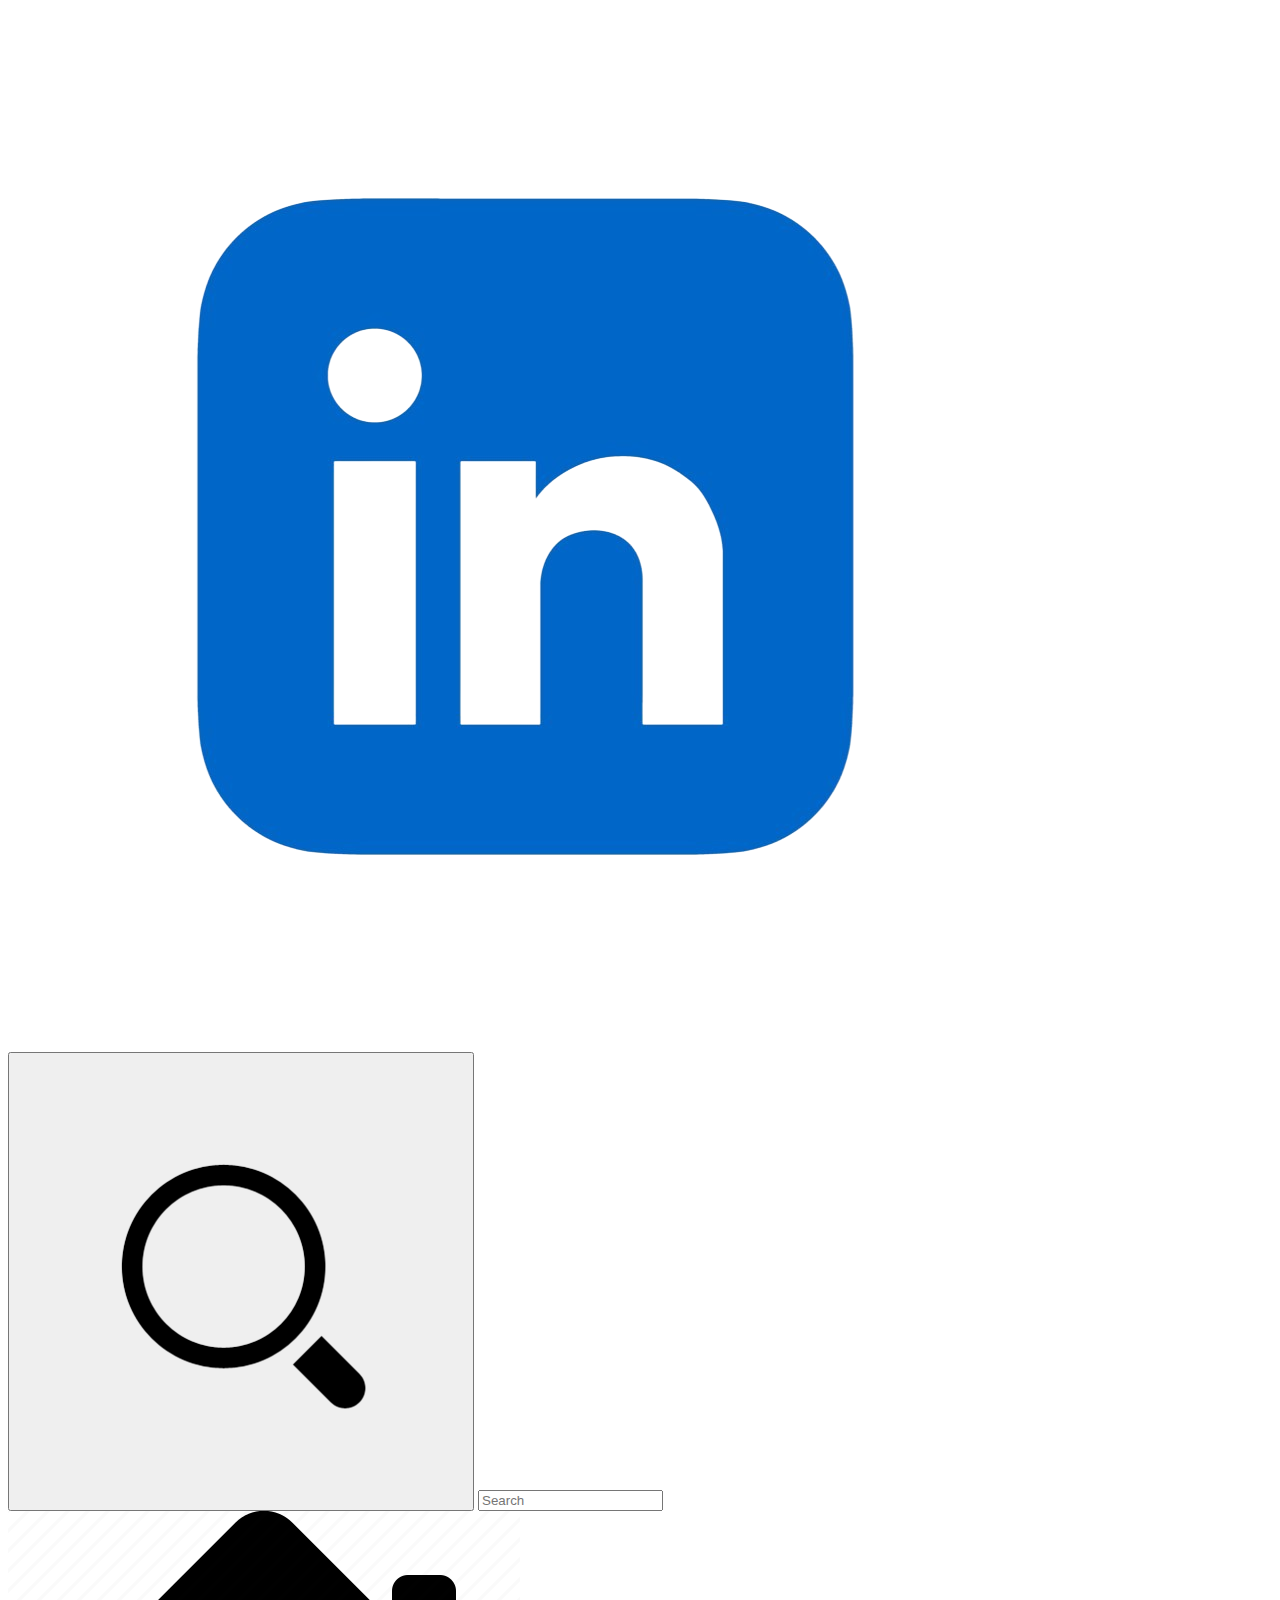
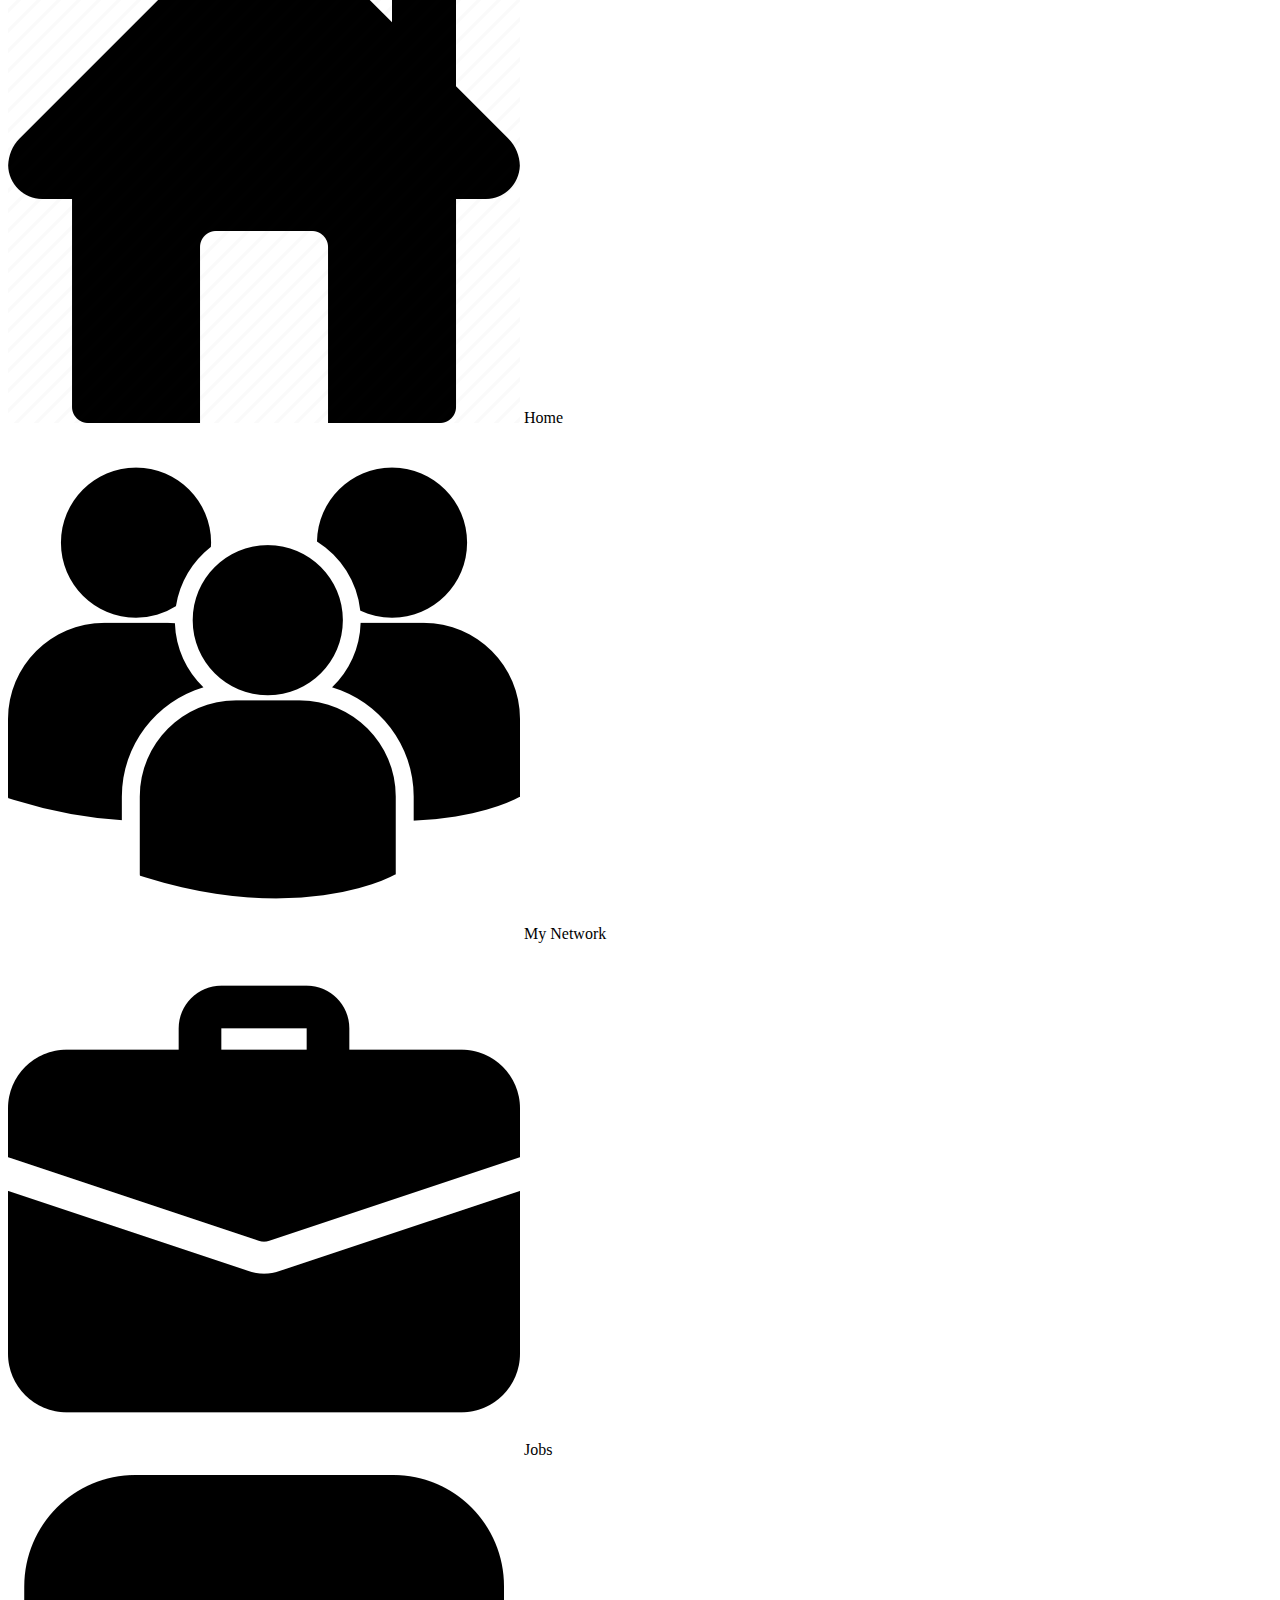
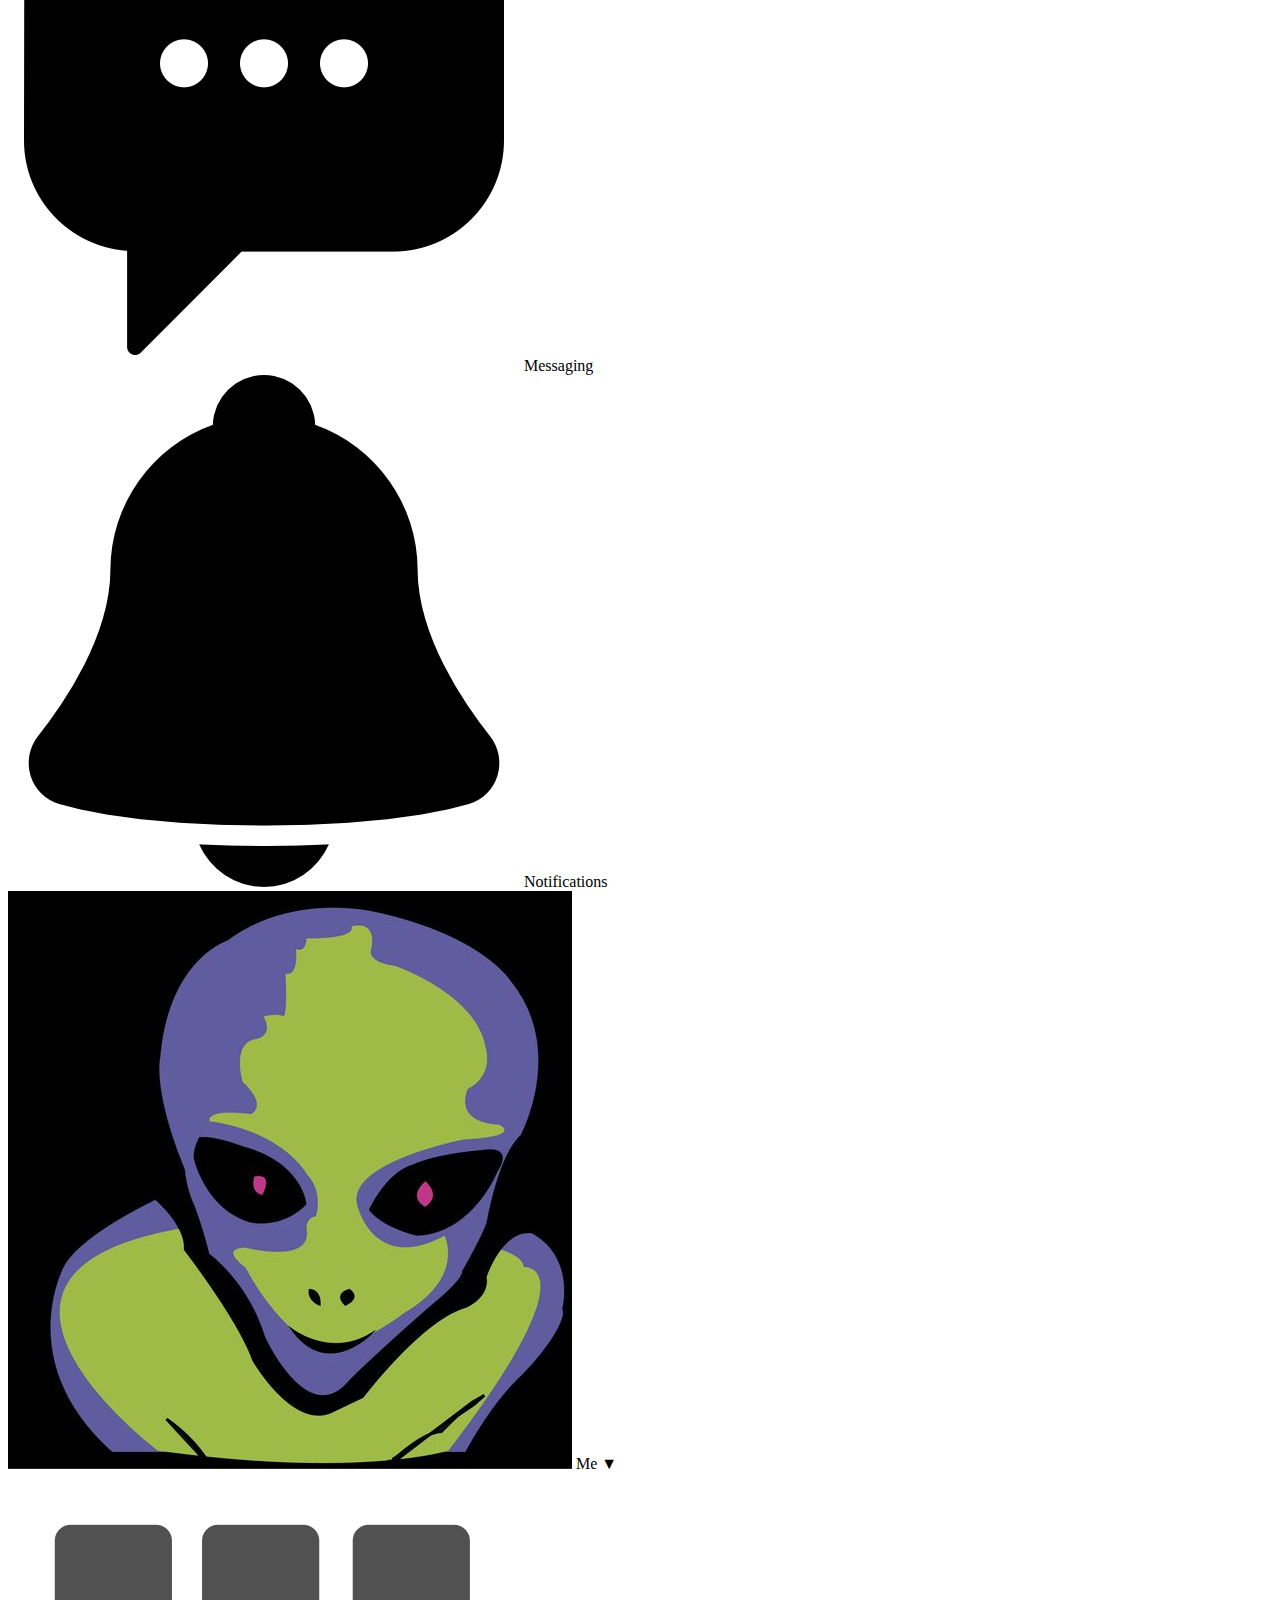
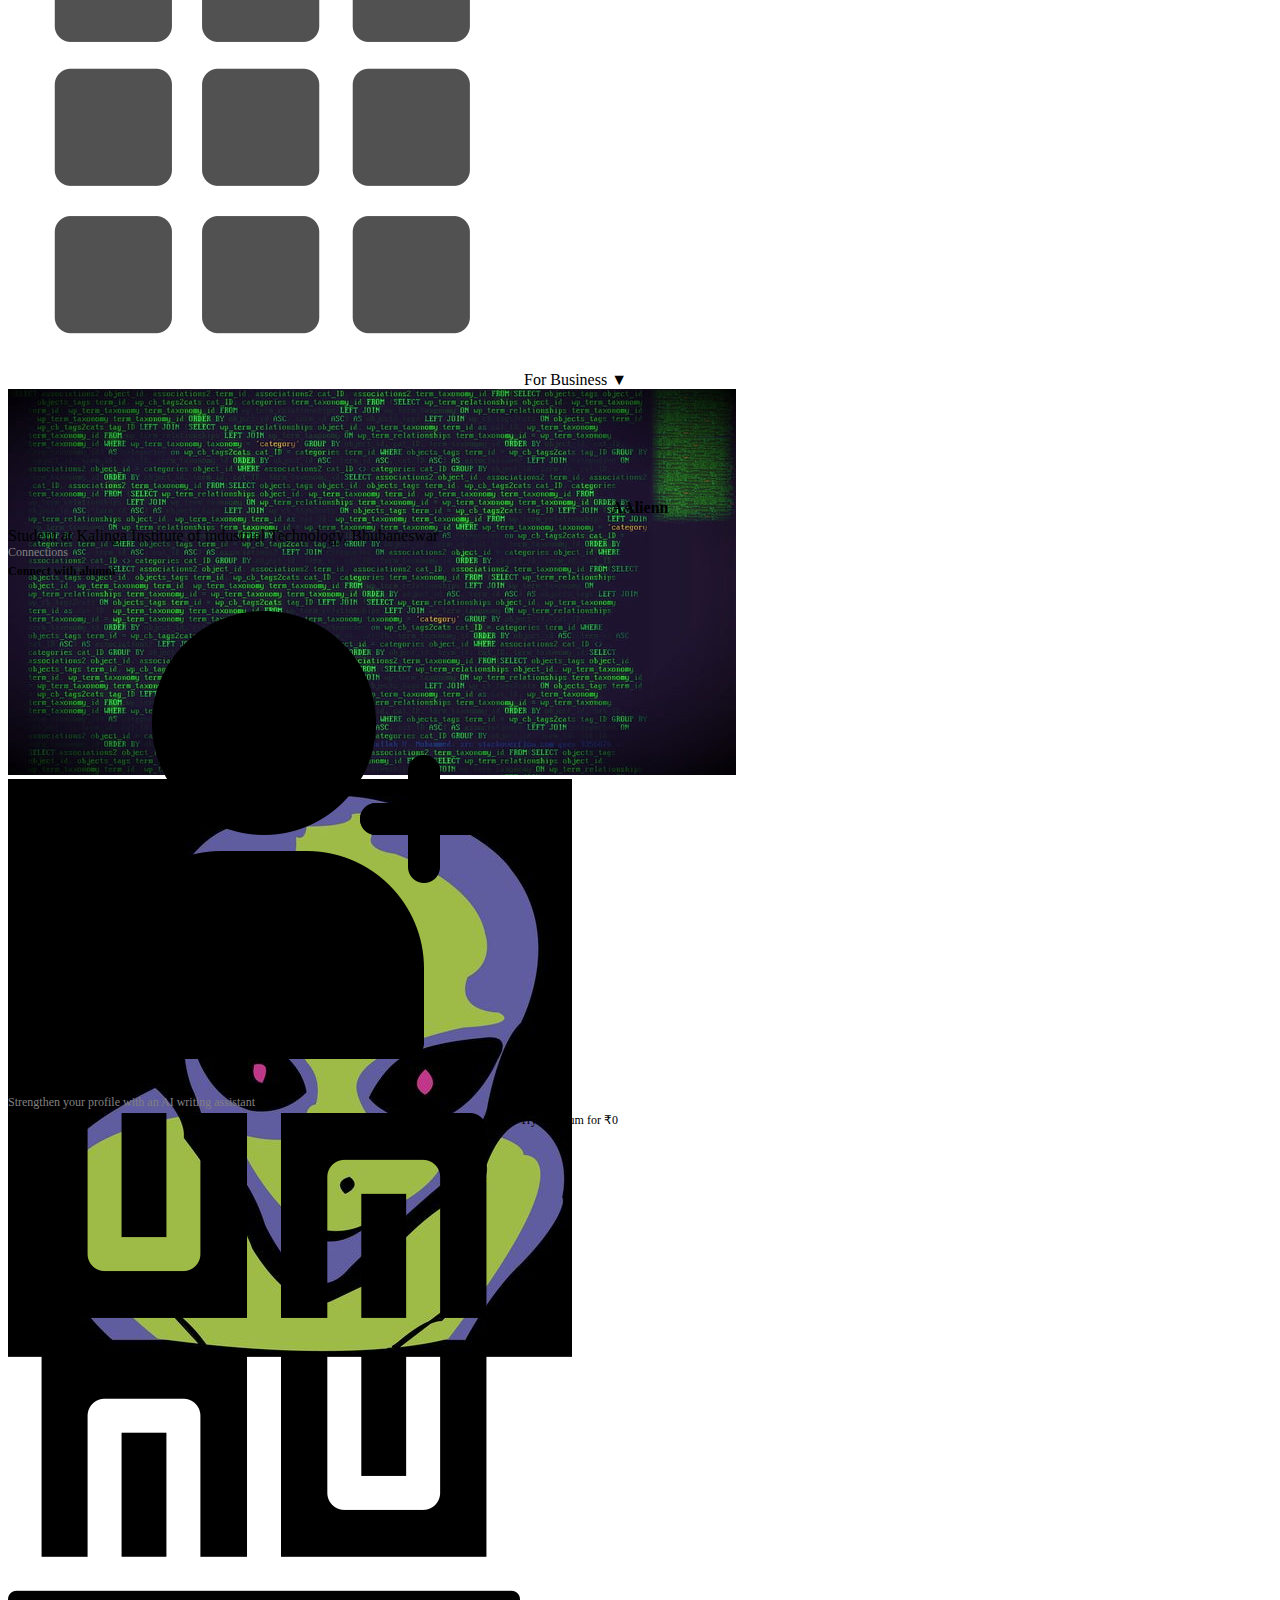
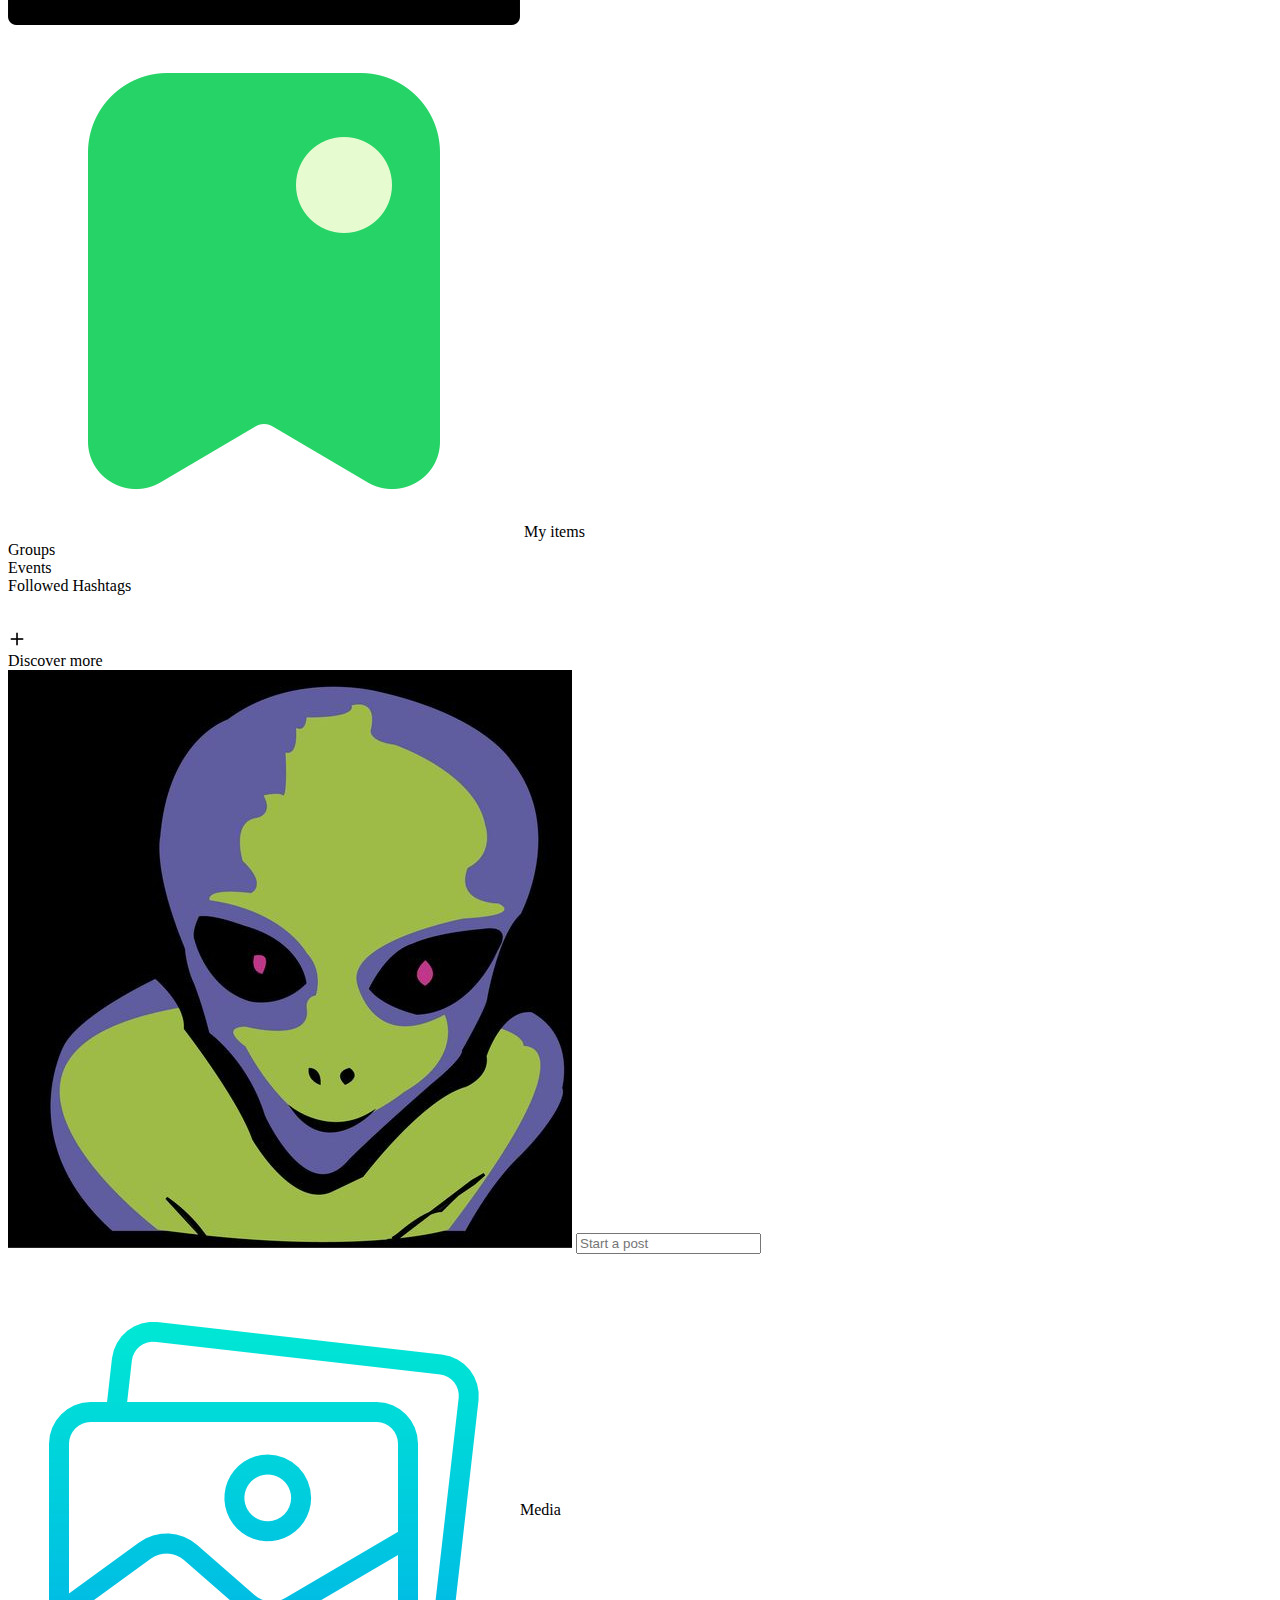
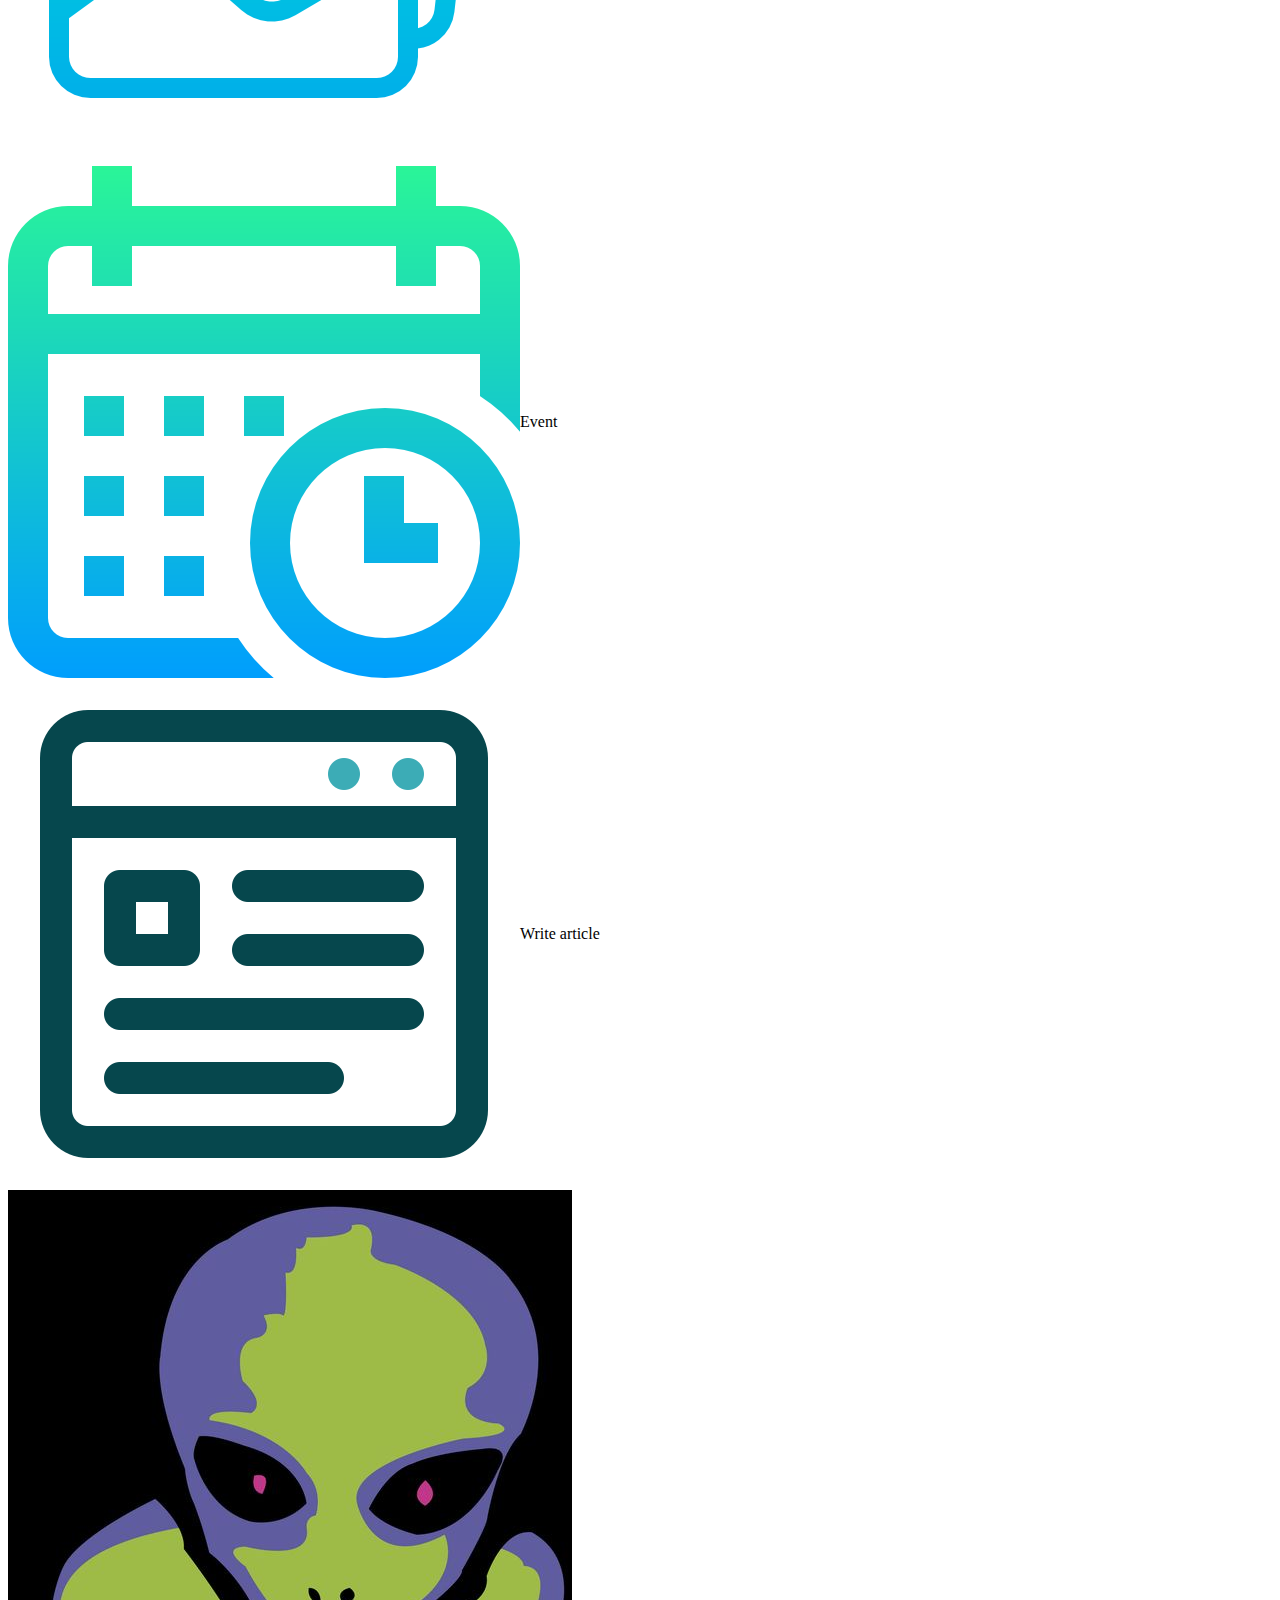
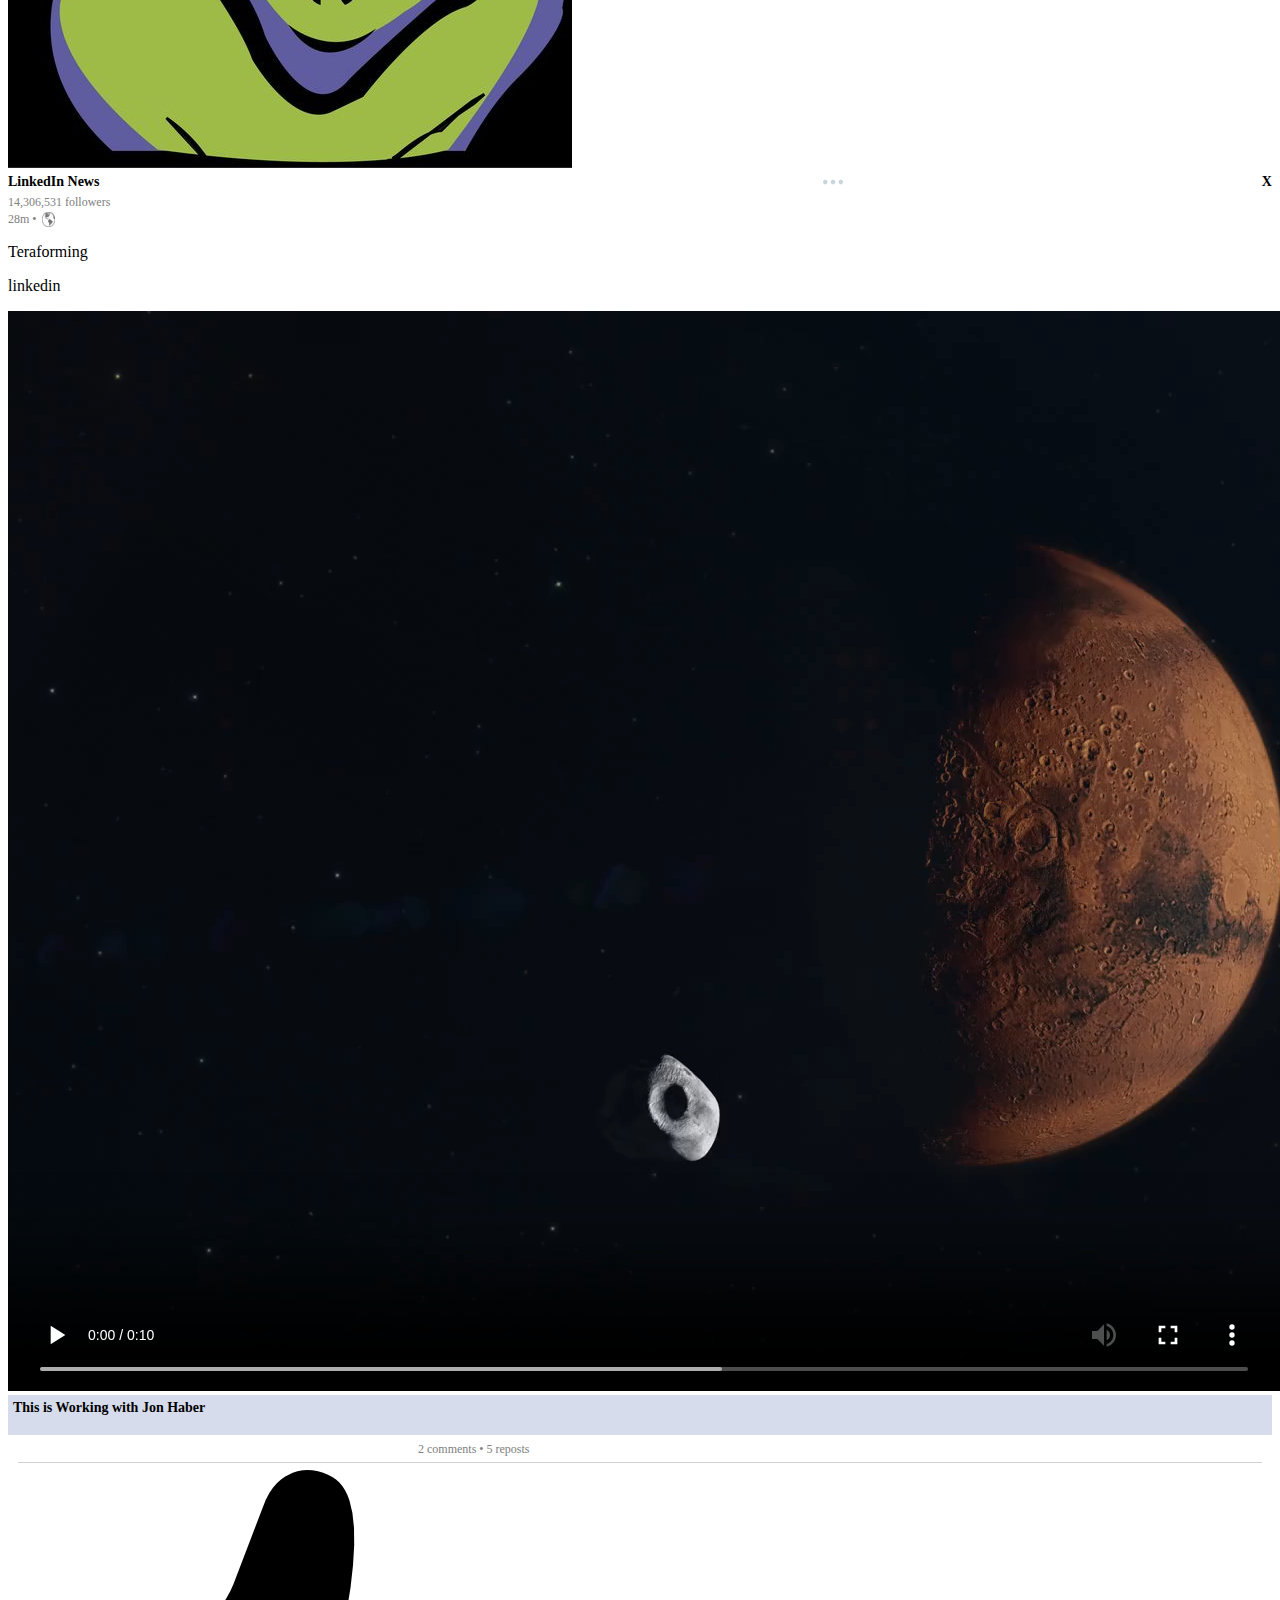
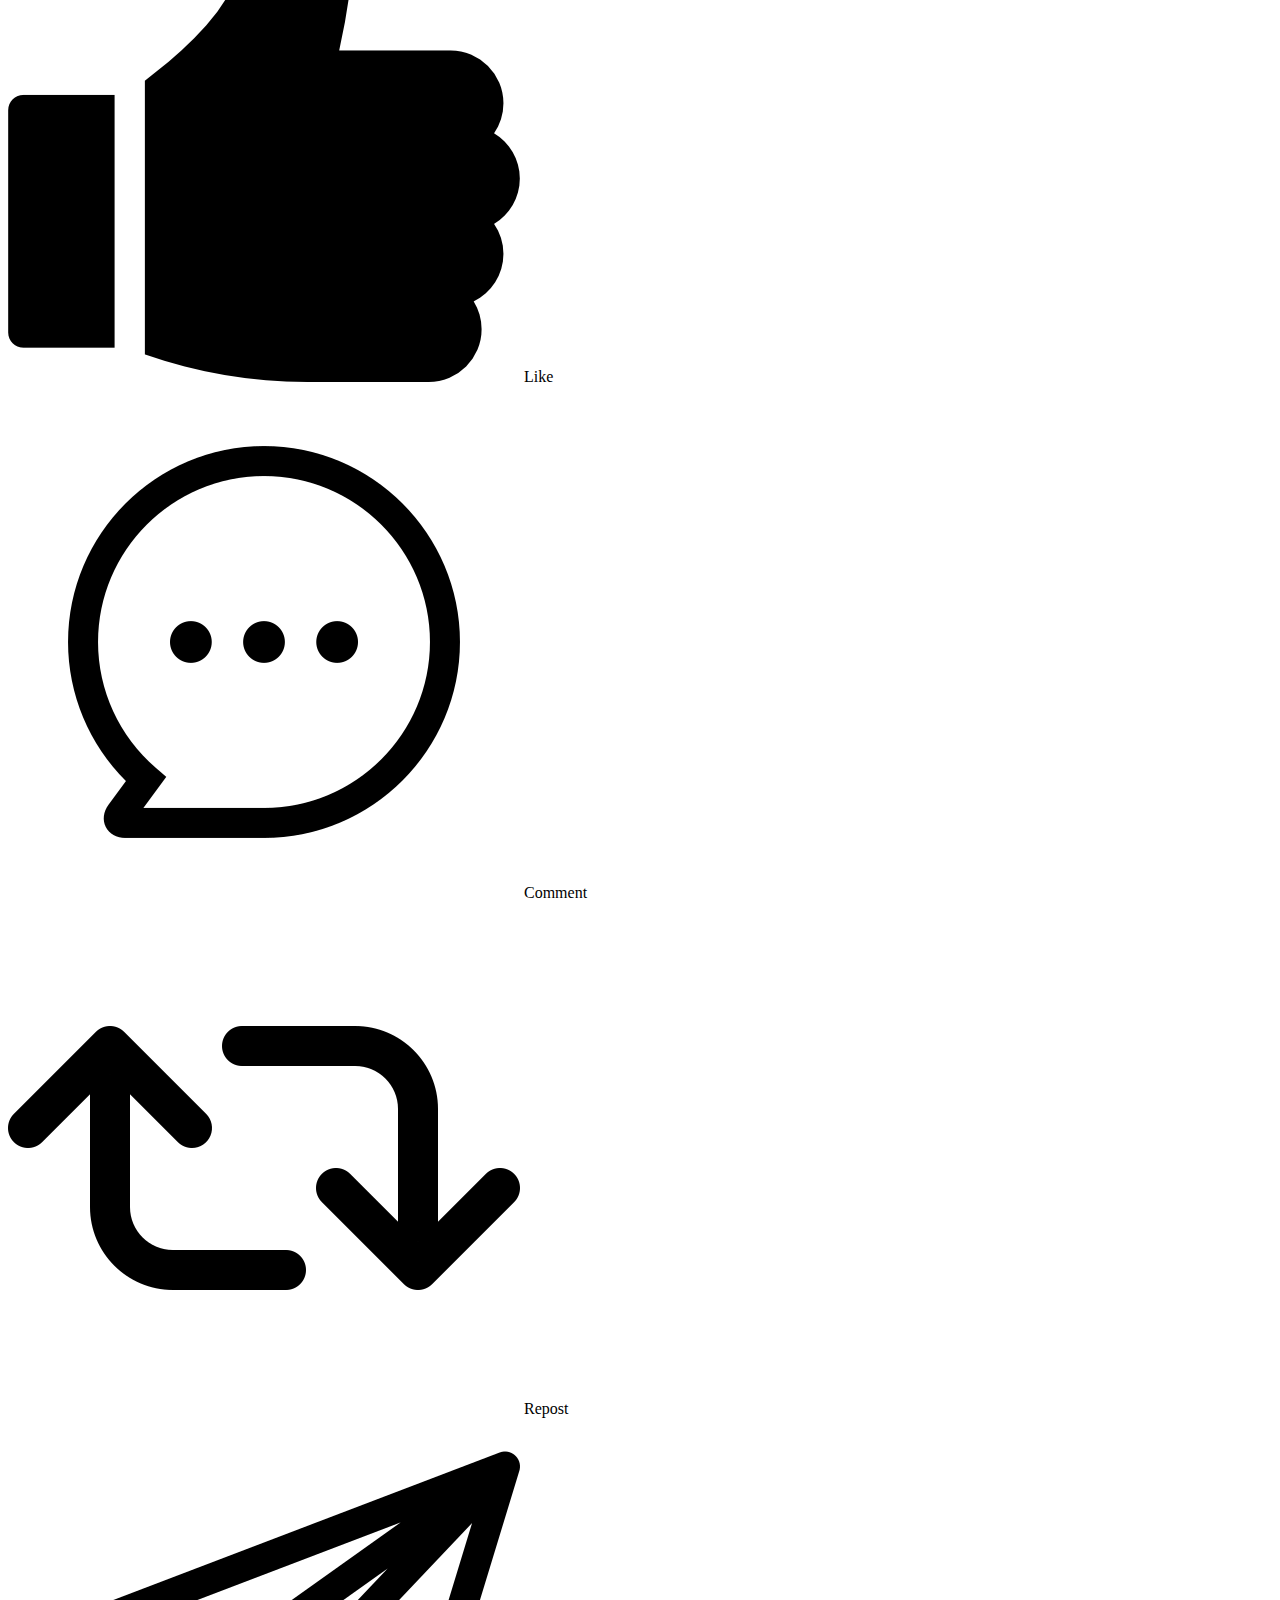
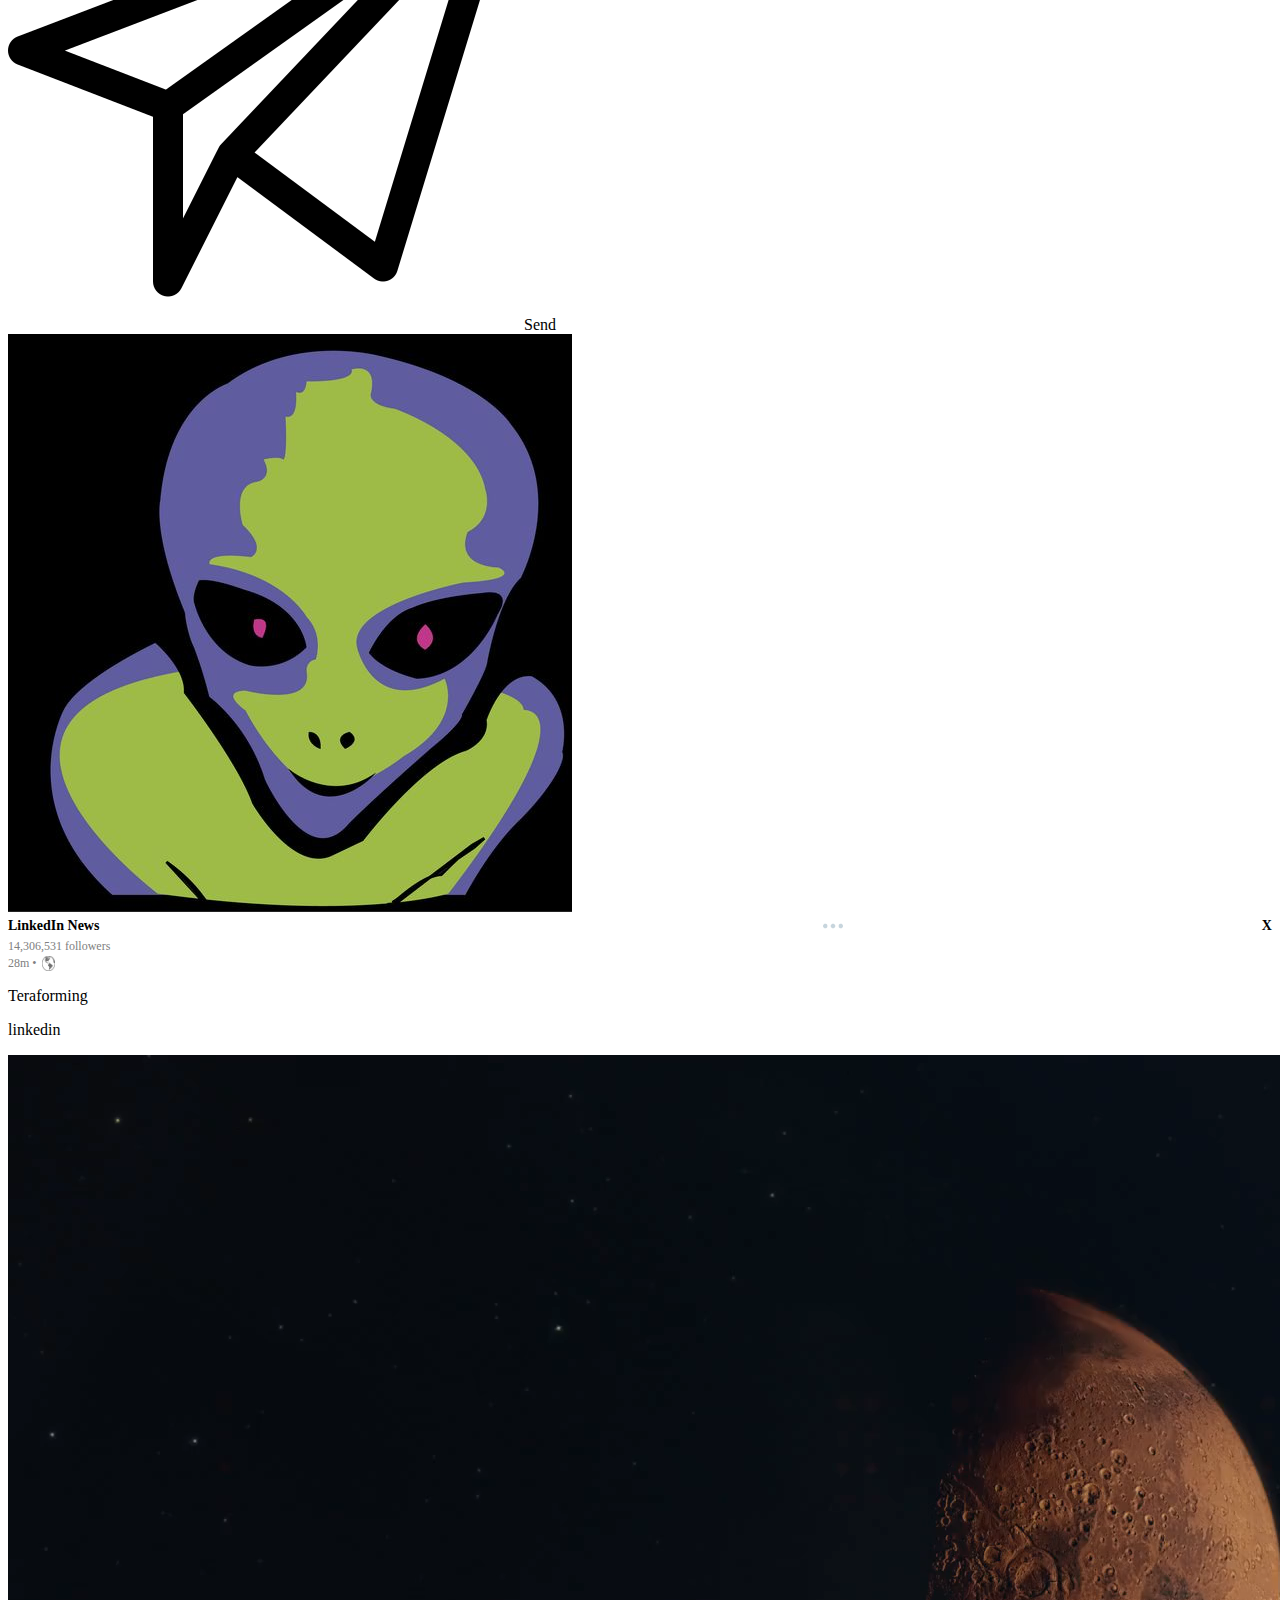
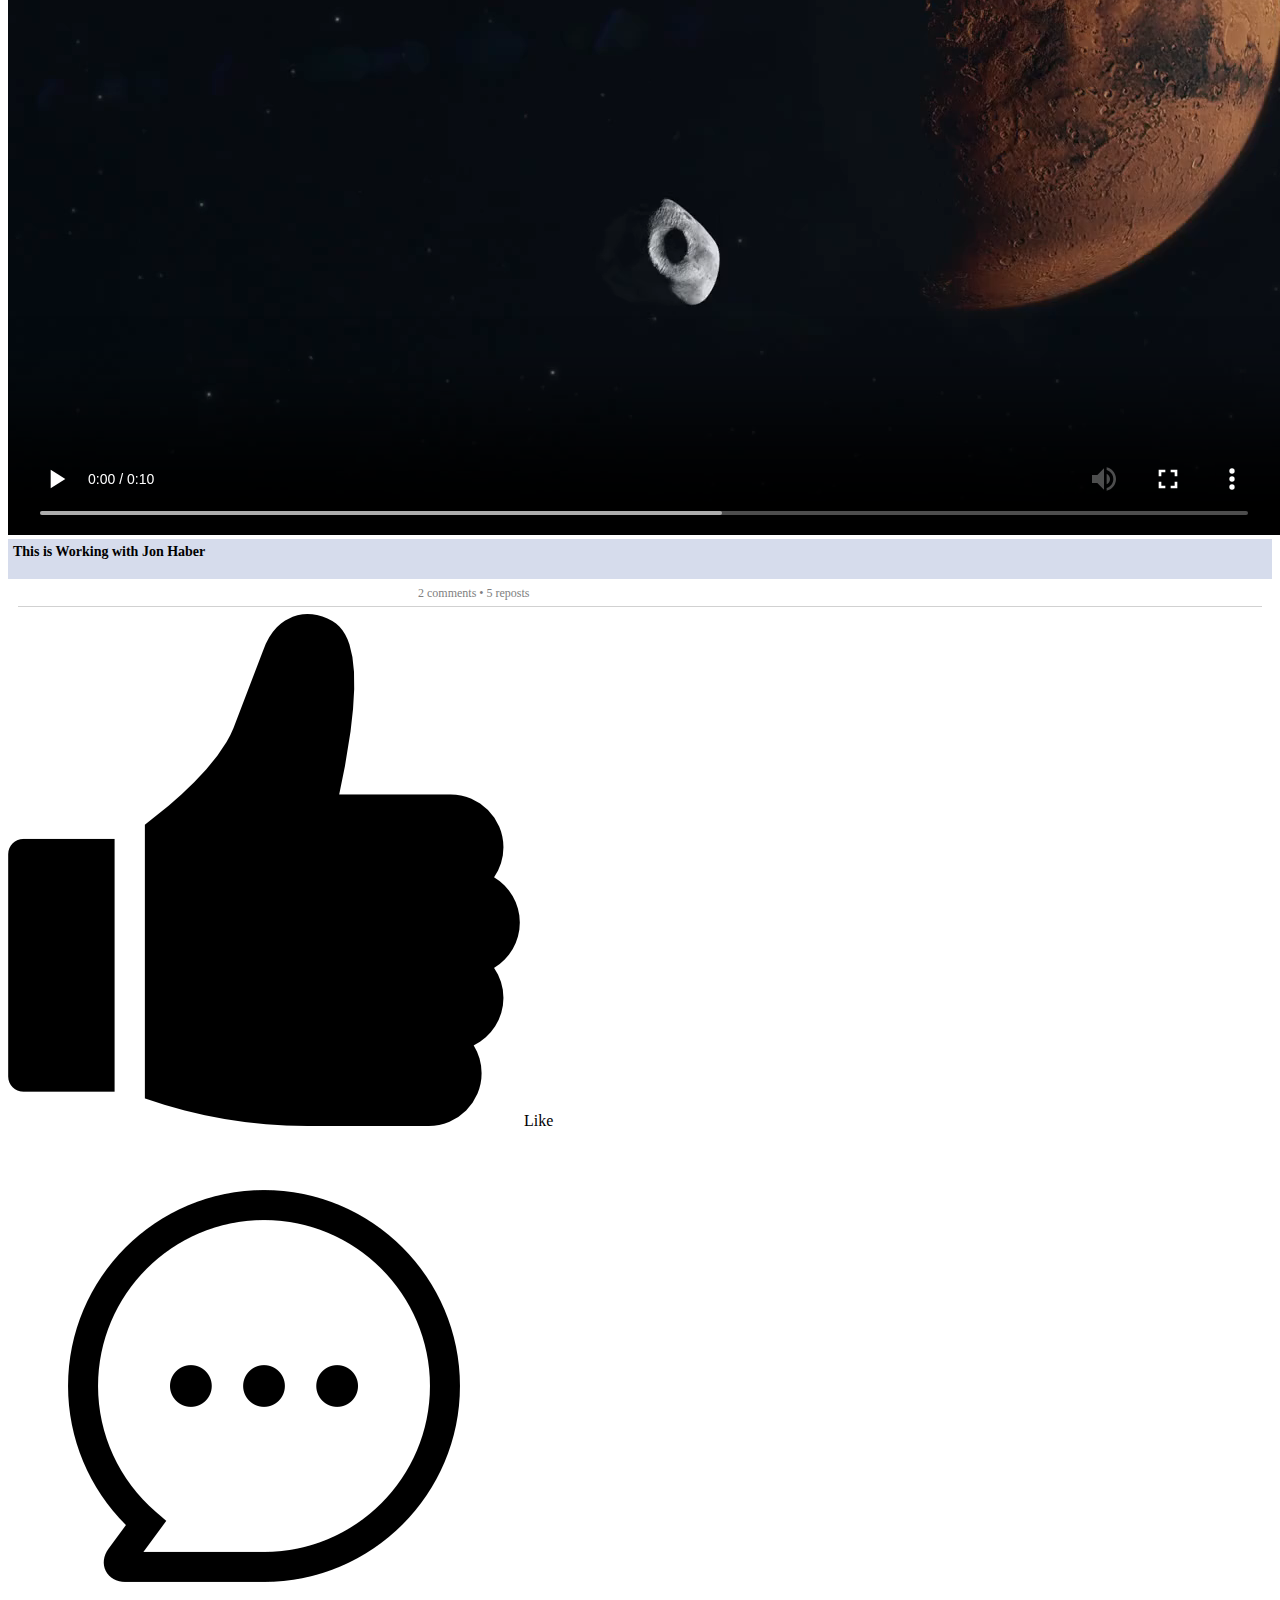
==== linkedinclone.html @ 108e6674 "Add files via upload" ====
<!DOCTYPE html>
<html>
  <head>
    <title>LinkedIn.com Cloned</title>
    <link rel="stylesheet" href="styles/header.css" />
    <link rel="stylesheet" href="styles/general.css" />
    <link rel="stylesheet" href="styles/homepage.css" />
    <link
      href="https://fonts.googleapis.com/css2?family=Roboto+Mono:ital,wght@0,400;1,600&display=swap"
      rel="stylesheet"
    />
  </head>

  <body>
    <div class="header">
      <div class="left">
        <a href="https://www.linkedin.com" target="_blank">
          <img class="linkedin-logo" src="linkedinlogo-removebg.png" alt="" />
        </a>
        <button class="search-button">
          <img class="search-img" src="search-26277.png" alt="" />
        </button>
        <input class="search-bar" type="search" placeholder="Search" />
      </div>
      <div class="right">
        <div class="container">
          <img class="icon" src="GlyphIcons-Home-512.webp" alt="" />
          Home
        </div>
        <div class="container">
          <img class="icon" src="multiple-users-silhouette.png" alt="" />
          My Network
        </div>
        <div class="container">
          <img class="icon" src="suitcase.png" alt="" />
          Jobs
        </div>
        <div class="container">
          <img class="icon" src="chat.png" alt="" />
          Messaging
        </div>
        <div class="container">
          <img class="icon" src="notification.png" alt="" />
          Notifications
        </div>
        <div class="containerpp">
          <img
            class="iconpp"
            src="447d552593fc4c7457441775d3afc184.jpg"
            alt=""
          />
          Me &#9660;
        </div>
        <div class="containerfb">
          <img class="icon" src="grid-2-01-512.webp" alt="" />
          For Business &#9660;
        </div>
      </div>
    </div>
    <div class="home-page-grid">
      <div class="home-page">
        <div class="left-section">
          <div class="l1">
            <div style="height: 100px">
              <img
                class="bp"
                src="sql-computer-minimalism-syntax-highlighting-wallpaper-preview.jpg"
                alt=""
              />
              <div class="pp">
                <img
                  class="profile-pic"
                  src="447d552593fc4c7457441775d3afc184.jpg"
                  alt=""
                />
              </div>
            </div>

            <div class="name-and-place">
              <div
                style="font-weight: bold; text-align: center; margin: 10px 10px"
              >
                AAlienn
              </div>
              <div class="school">
                Student at Kalinga Institute of industrial Technology,
                Bhubaneswar
              </div>

              <div class="connections">
                <div>
                  <div style="color: grey; font-size: 12px; margin-bottom: 4px">
                    Connections
                  </div>
                  <div style="color: black; font-size: 12px; font-weight: 550">
                    Connect with alumni
                  </div>
                </div>
                <div>
                  <img class="add-people" src="people.png" alt="" />
                </div>
              </div>

              <div class="AI">
                <div
                  style="
                    font-size: 12px;
                    margin-bottom: 3px;
                    font-weight: lighter;
                    color: grey;
                  "
                >
                  Strengthen your profile with an AI writing assistant
                </div>
                <div style="font-size: 12px; display: flex; font-weight: 500">
                  <img class="prem" src="house.png" alt="" />Try Premium for ₹0
                </div>
              </div>

              <div class="bookmark-tab">
                <img class="bookmark" src="bookmark.png" alt="" />
                My items
              </div>
            </div>
          </div>
          <div class="l2">
            <div class="GEF">
              <div>
                <div class="G">Groups</div>
                <div class="E">Events</div>
                <div class="F">Followed Hashtags</div>
              </div>
              <div>
                <img
                  class="add"
                  style="width: 18px; margin-top: 35px; border-radius: 50%"
                  src="add.png"
                  alt=""
                />
              </div>
            </div>
            <div class="discover">Discover more</div>
          </div>
        </div>

        <div class="middle-section">
          <div class="m1">
            <div class="startapost">
              <img
                class="premium-imgppp"
                src="447d552593fc4c7457441775d3afc184.jpg"
                alt=""
              />
              <input
                class="startapost-text"
                type="text"
                placeholder="Start a post"
              />
            </div>
            <div class="mew">
              <div
                class="mew1"
                style="align-items: center; display: flex; border-radius: 14px"
              >
                <img class="i1" src="gallery.png" alt="" />
                Media
              </div>
              <div
                class="mew1"
                style="align-items: center; display: flex; border-radius: 14px"
              >
                <img class="i1" src="calendar.png" alt="" />
                Event
              </div>
              <div
                class="mew1"
                style="align-items: center; display: flex; border-radius: 14px"
              >
                <img class="i1" src="blog.png" alt="" />
                Write article
              </div>
            </div>
          </div>

          <div class="m2">
            <div class="m2header">
              <div>
                <img
                  class="chanel-p"
                  src="447d552593fc4c7457441775d3afc184.jpg"
                  alt=""
                />
              </div>
              <div>
                <div
                  style="
                    font-size: 14px;
                    font-weight: bold;
                    margin-bottom: 3px;
                    display: flex;
                    align-items: center;
                    justify-content: space-between;
                  "
                >
                  LinkedIn News
                  <img
                    style="
                      width: 20px;
                      height: 20px;
                      padding-left: 5px;
                      margin-right: 15px;
                      margin-left: 315px;
                    "
                    src="more.png"
                    alt=""
                  />X
                </div>
                <div style="font-size: 12px; color: gray; margin-bottom: 2px">
                  14,306,531 followers
                </div>
                <div style="font-size: 12px; color: gray; display: flex">
                  28m &#x2022;
                  <img
                    style="width: 13px; margin-left: 5px"
                    src="Screenshot 2024-02-02 221219.png"
                    alt=""
                  />
                </div>
              </div>
            </div>
            <div class="content">
              <p>Teraforming</p>
              <p>linkedin</p>
              <video
                class="vid"
                src="147238 (Original).mp4"
                autoplay
                controls
                loop
              >
                <source src="147238 (Original).mp" type="video/mp4" />
                <source src="147238 (Original).ogg" type="video/ogg" />
              </video>
            </div>
            <div
              style="
                background-color: rgb(214, 220, 236);
                margin-top: 0px;
                height: 35px;
                font-weight: bold;
                font-size: 14px;
                padding-top: 5px;
                padding-left: 5px;
              "
            >
              This is Working with Jon Haber
            </div>
            <div
              style="
                font-size: 12px;
                color: gray;
                margin: 7px 10px;
                padding-left: 400px;
                border-bottom: solid;
                border-bottom-width: 1px;
                border-bottom-color: rgb(209, 209, 209);
                padding-bottom: 5px;
              "
            >
              2 comments &#x2022; 5 reposts
            </div>
            <div class="LCRS">
              <div class="lcrs-content">
                <img class="lcrs" src="like.png" alt="" />
                Like
              </div>
              <div class="lcrs-content">
                <img class="lcrs" src="comment.png" alt="" />
                Comment
              </div>
              <div class="lcrs-content">
                <img class="lcrs" src="loop.png" alt="" />
                Repost
              </div>
              <div class="lcrs-content">
                <img class="lcrs" src="send.png" alt="" />
                Send
              </div>
            </div>
          </div>

          <div class="m2">
            <div class="m2header">
              <div>
                <img
                  class="chanel-p"
                  src="447d552593fc4c7457441775d3afc184.jpg"
                  alt=""
                />
              </div>
              <div>
                <div
                  style="
                    font-size: 14px;
                    font-weight: bold;
                    margin-bottom: 3px;
                    display: flex;
                    align-items: center;
                    justify-content: space-between;
                  "
                >
                  LinkedIn News
                  <img
                    style="
                      width: 20px;
                      height: 20px;
                      padding-left: 5px;
                      margin-right: 15px;
                      margin-left: 315px;
                    "
                    src="more.png"
                    alt=""
                  />X
                </div>
                <div style="font-size: 12px; color: gray; margin-bottom: 2px">
                  14,306,531 followers
                </div>
                <div style="font-size: 12px; color: gray; display: flex">
                  28m &#x2022;
                  <img
                    style="width: 13px; margin-left: 5px"
                    src="Screenshot 2024-02-02 221219.png"
                    alt=""
                  />
                </div>
              </div>
            </div>
            <div class="content">
              <p>Teraforming</p>
              <p>linkedin</p>
              <video
                class="vid"
                src="147238 (Original).mp4"
                autoplay
                controls
                loop
              >
                <source src="147238 (Original).mp" type="video/mp4" />
                <source src="147238 (Original).ogg" type="video/ogg" />
              </video>
            </div>
            <div
              style="
                background-color: rgb(214, 220, 236);
                margin-top: 0px;
                height: 35px;
                font-weight: bold;
                font-size: 14px;
                padding-top: 5px;
                padding-left: 5px;
              "
            >
              This is Working with Jon Haber
            </div>
            <div
              style="
                font-size: 12px;
                color: gray;
                margin: 7px 10px;
                padding-left: 400px;
                border-bottom: solid;
                border-bottom-width: 1px;
                border-bottom-color: rgb(209, 209, 209);
                padding-bottom: 5px;
              "
            >
              2 comments &#x2022; 5 reposts
            </div>
            <div class="LCRS">
              <div class="lcrs-content">
                <img class="lcrs" src="like.png" alt="" />
                Like
              </div>
              <div class="lcrs-content">
                <img class="lcrs" src="comment.png" alt="" />
                Comment
              </div>
              <div class="lcrs-content">
                <img class="lcrs" src="loop.png" alt="" />
                Repost
              </div>
              <div class="lcrs-content">
                <img class="lcrs" src="send.png" alt="" />
                Send
              </div>
            </div>
          </div>

          <div class="m2">
            <div class="m2header">
              <div>
                <img
                  class="chanel-p"
                  src="447d552593fc4c7457441775d3afc184.jpg"
                  alt=""
                />
              </div>
              <div>
                <div
                  style="
                    font-size: 14px;
                    font-weight: bold;
                    margin-bottom: 3px;
                    display: flex;
                    align-items: center;
                    justify-content: space-between;
                  "
                >
                  LinkedIn News
                  <img
                    style="
                      width: 20px;
                      height: 20px;
                      padding-left: 5px;
                      margin-right: 15px;
                      margin-left: 315px;
                    "
                    src="more.png"
                    alt=""
                  />X
                </div>
                <div style="font-size: 12px; color: gray; margin-bottom: 2px">
                  14,306,531 followers
                </div>
                <div style="font-size: 12px; color: gray; display: flex">
                  28m &#x2022;
                  <img
                    style="width: 13px; margin-left: 5px"
                    src="Screenshot 2024-02-02 221219.png"
                    alt=""
                  />
                </div>
              </div>
            </div>
            <div class="content">
              <p>Teraforming</p>
              <p>linkedin</p>
              <video
                class="vid"
                src="147238 (Original).mp4"
                autoplay
                controls
                loop
              >
                <source src="147238 (Original).mp" type="video/mp4" />
                <source src="147238 (Original).ogg" type="video/ogg" />
              </video>
            </div>
            <div
              style="
                background-color: rgb(214, 220, 236);
                margin-top: 0px;
                height: 35px;
                font-weight: bold;
                font-size: 14px;
                padding-top: 5px;
                padding-left: 5px;
              "
            >
              This is Working with Jon Haber
            </div>
            <div
              style="
                font-size: 12px;
                color: gray;
                margin: 7px 10px;
                padding-left: 400px;
                border-bottom: solid;
                border-bottom-width: 1px;
                border-bottom-color: rgb(209, 209, 209);
                padding-bottom: 5px;
              "
            >
              2 comments &#x2022; 5 reposts
            </div>
            <div class="LCRS">
              <div class="lcrs-content">
                <img class="lcrs" src="like.png" alt="" />
                Like
              </div>
              <div class="lcrs-content">
                <img class="lcrs" src="comment.png" alt="" />
                Comment
              </div>
              <div class="lcrs-content">
                <img class="lcrs" src="loop.png" alt="" />
                Repost
              </div>
              <div class="lcrs-content">
                <img class="lcrs" src="send.png" alt="" />
                Send
              </div>
            </div>
          </div>

          <div class="m2">
            <div class="m2header">
              <div>
                <img
                  class="chanel-p"
                  src="447d552593fc4c7457441775d3afc184.jpg"
                  alt=""
                />
              </div>
              <div>
                <div
                  style="
                    font-size: 14px;
                    font-weight: bold;
                    margin-bottom: 3px;
                    display: flex;
                    align-items: center;
                    justify-content: space-between;
                  "
                >
                  LinkedIn News
                  <img
                    style="
                      width: 20px;
                      height: 20px;
                      padding-left: 5px;
                      margin-right: 15px;
                      margin-left: 315px;
                    "
                    src="more.png"
                    alt=""
                  />X
                </div>
                <div style="font-size: 12px; color: gray; margin-bottom: 2px">
                  14,306,531 followers
                </div>
                <div style="font-size: 12px; color: gray; display: flex">
                  28m &#x2022;
                  <img
                    style="width: 13px; margin-left: 5px"
                    src="Screenshot 2024-02-02 221219.png"
                    alt=""
                  />
                </div>
              </div>
            </div>
            <div class="content">
              <p>Teraforming</p>
              <p>linkedin</p>
              <video
                class="vid"
                src="147238 (Original).mp4"
                autoplay
                controls
                loop
              >
                <source src="147238 (Original).mp" type="video/mp4" />
                <source src="147238 (Original).ogg" type="video/ogg" />
              </video>
            </div>
            <div
              style="
                background-color: rgb(214, 220, 236);
                margin-top: 0px;
                height: 35px;
                font-weight: bold;
                font-size: 14px;
                padding-top: 5px;
                padding-left: 5px;
              "
            >
              This is Working with Jon Haber
            </div>
            <div
              style="
                font-size: 12px;
                color: gray;
                margin: 7px 10px;
                padding-left: 400px;
                border-bottom: solid;
                border-bottom-width: 1px;
                border-bottom-color: rgb(209, 209, 209);
                padding-bottom: 5px;
              "
            >
              2 comments &#x2022; 5 reposts
            </div>
            <div class="LCRS">
              <div class="lcrs-content">
                <img class="lcrs" src="like.png" alt="" />
                Like
              </div>
              <div class="lcrs-content">
                <img class="lcrs" src="comment.png" alt="" />
                Comment
              </div>
              <div class="lcrs-content">
                <img class="lcrs" src="loop.png" alt="" />
                Repost
              </div>
              <div class="lcrs-content">
                <img class="lcrs" src="send.png" alt="" />
                Send
              </div>
            </div>
          </div>

          <div style="margin-top: 500px;text-align: center;">Copyright to Anoop2005</div>
          </div>
         

        <div class="right-section">
          <div class="news">
            <div
              style="
                font-weight: 550;
                margin-left: 10px;
                padding-top: 15px;
                padding-bottom: 5px;
                display: flex;
                justify-content: space-between;
              "
            >
              LinkedIn News
              <img
                style="width: 16px; height: 16px; margin-right: 10px"
                src="i.png"
                alt=""
              />
            </div>
            <div class="lnews">
              <div class="news-container">
                <div
                  style="font-size: 26px; margin-top: 3px; margin-left: 10px"
                >
                  &#x2022;
                </div>
                <div style="margin-left: 12px; line-height: 5px">
                  <p style="font-size: 14px; font-weight: bold">
                    Top newsletters of this week
                  </p>
                  <p style="color: gray; font-size: 11px">
                    Top news &#x2022; 408 readers
                  </p>
                </div>
              </div>
              <div class="news-container">
                <div
                  style="font-size: 26px; margin-top: 3px; margin-left: 10px"
                >
                  &#x2022;
                </div>
                <div style="margin-left: 12px; line-height: 5px">
                  <p style="font-size: 14px; font-weight: bold">
                    Kore.ai raises $150 million
                  </p>
                  <p style="color: gray; font-size: 11px">
                    1d ago &#x2022; 3,264 readers
                  </p>
                </div>
              </div>
              <div class="news-container">
                <div
                  style="font-size: 26px; margin-top: 3px; margin-left: 10px"
                >
                  &#x2022;
                </div>
                <div style="margin-left: 12px; line-height: 5px">
                  <p style="font-size: 14px; font-weight: bold">
                    Indian aviation takes flight
                  </p>
                  <p style="color: gray; font-size: 11px">
                    1d ago &#x2022; 40,688 readers
                  </p>
                </div>
              </div>
              <div class="news-container">
                <div
                  style="font-size: 26px; margin-top: 3px; margin-left: 10px"
                >
                  &#x2022;
                </div>
                <div style="margin-left: 12px; line-height: 5px">
                  <p style="font-size: 14px; font-weight: bold">
                    More CEOs turn to coaches
                  </p>
                  <p style="color: gray; font-size: 11px">
                    2d ago &#x2022; 928 readers
                  </p>
                </div>
              </div>
              <div class="news-container">
                <div
                  style="font-size: 26px; margin-top: 3px; margin-left: 10px"
                >
                  &#x2022;
                </div>
                <div style="margin-left: 12px; line-height: 5px">
                  <p style="font-size: 14px; font-weight: bold">
                    Strartups ramp up hiring
                  </p>
                  <p style="color: gray; font-size: 11px">
                    3d ago &#x2022; 2,615 readers
                  </p>
                </div>
              </div>
              <div
                class="news-container"
                style="
                  border-bottom-right-radius: 14px;
                  border-bottom-left-radius: 14px;
                "
              >
                <div
                  style="font-size: 26px; margin-top: 3px; margin-left: 10px"
                >
                  &#x2022;
                </div>
                <div style="margin-left: 12px; line-height: 5px">
                  <p style="font-size: 14px; font-weight: bold">
                    Water discovered on moon
                  </p>
                  <p style="color: gray; font-size: 11px">
                    1.4By ago &#x2022; 000 readers
                  </p>
                </div>
              </div>
            </div>
          </div>
          <div class="key">
            <div
              style="
                font-size: 10px;
                display: flex;
                margin-left: 285px;
                margin-bottom: 0;
              "
            >
              Ad
              <img
                style="width: 14px; height: 14px; padding-left: 5px"
                src="more.png"
                alt=""
              />
            </div>
            <div class="premium-text">
              Alienn, unlock your full potential with LinkedIn Premium
            </div>
            <div class="premium-img-container">
              <img
                class="premium-imgpp"
                src="447d552593fc4c7457441775d3afc184.jpg"
                alt=""
              />
              <img class="premium-img" src="key.png" alt="" />
            </div>
            <div class="seen">
              See who's viewed your profile in last 90 days
            </div>
            <div class="buttonfree">
              <button class="tryfree">Try for Free</button>
            </div>
          </div>
          <div class="about">
            <div class="about-container">
              <div class="ul">About</div>
              <div class="ul">Accessibility</div>
              <div class="ul">Help Center</div>
            </div>
            <div class="about-container">
              <div class="ul" style="padding-left: 10px">
                Privacy & Terms &#9660;
              </div>
              <div class="ul" style="padding-right: 10px">Ad Choices</div>
            </div>
            <div class="about-container">
              <div class="ul">Advertising</div>
              <div class="ul">Business Services &#9660;</div>
            </div>
            <div class="about-container">
              <div class="ul" style="padding-left: 10px">
                Get the LinkedIn app
              </div>
              <div class="ul" style="padding-right: 20px">More</div>
            </div>
            <div style="display: flex; align-items: center; font-size: 12px">
              <img class="lilogo" src="Linkedin-Logo.png" alt="" />
              Linkedln Corporation &#169; 2024
            </div>
          </div>
        </div>
      </div>
    </div>
  </body>
</html>
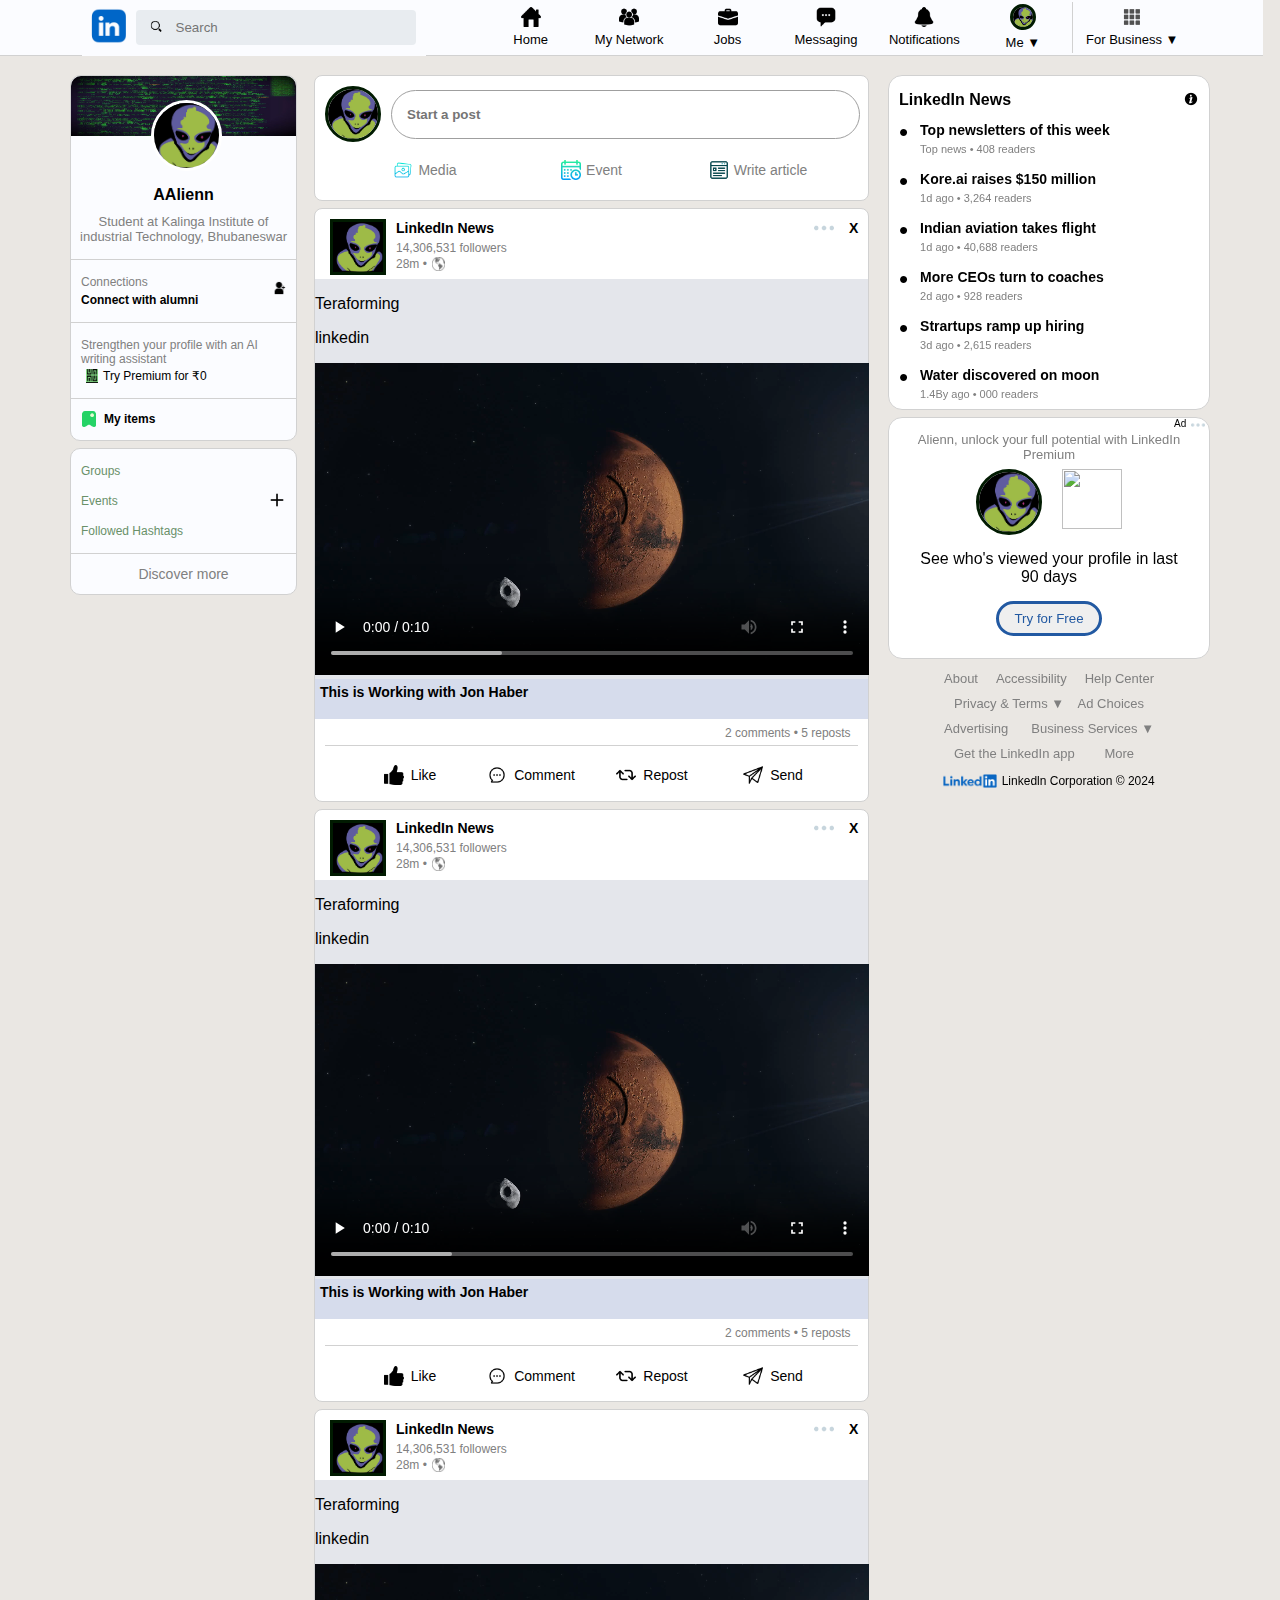
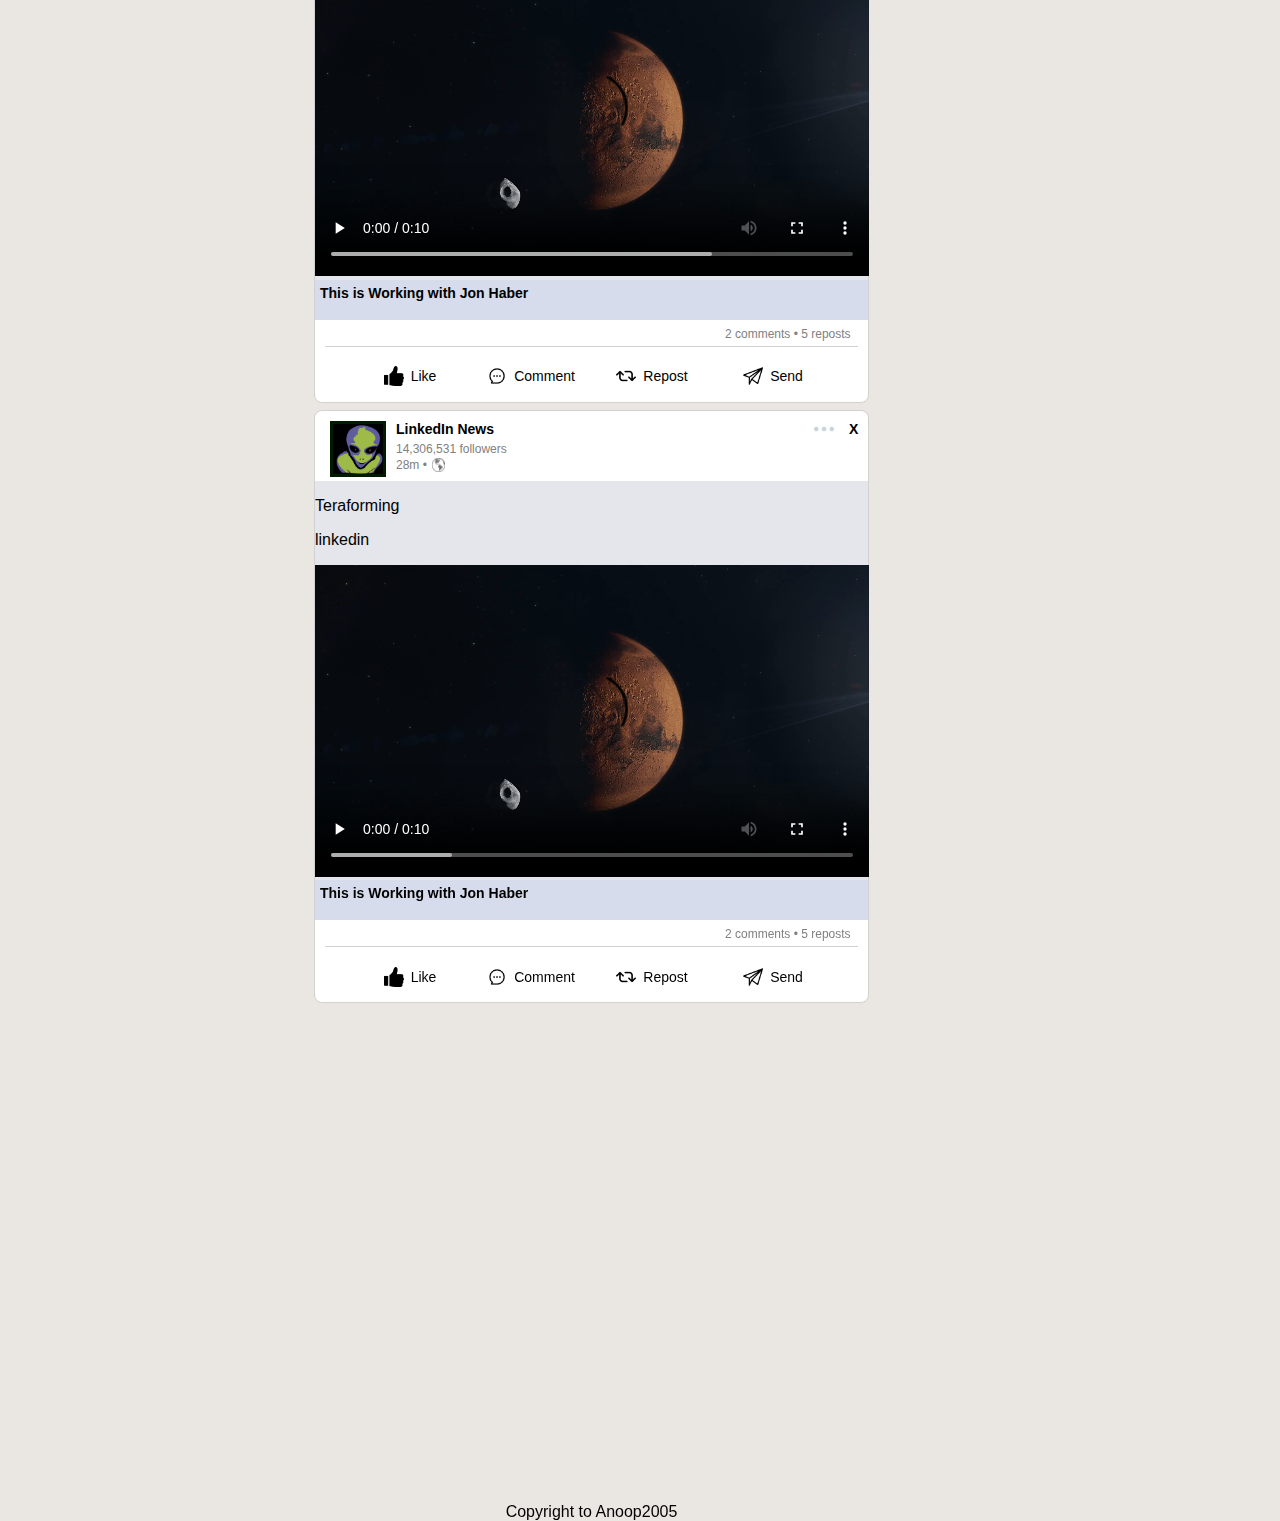
==== commit 0d5062a1: "folder created" ====
--- a/linkedinclone.html
+++ b/linkedinclone.html
@@ -15,44 +15,44 @@
     <div class="header">
       <div class="left">
         <a href="https://www.linkedin.com" target="_blank">
-          <img class="linkedin-logo" src="linkedinlogo-removebg.png" alt="" />
+          <img class="linkedin-logo" src="Icons/linkedinlogo-removebg.png" alt="" />
         </a>
         <button class="search-button">
-          <img class="search-img" src="search-26277.png" alt="" />
+          <img class="search-img" src="Icons/search-26277.png" alt="" />
         </button>
         <input class="search-bar" type="search" placeholder="Search" />
       </div>
       <div class="right">
         <div class="container">
-          <img class="icon" src="GlyphIcons-Home-512.webp" alt="" />
+          <img class="icon" src="Icons/GlyphIcons-Home-512.webp" alt="" />
           Home
         </div>
         <div class="container">
-          <img class="icon" src="multiple-users-silhouette.png" alt="" />
+          <img class="icon" src="Icons/multiple-users-silhouette.png" alt="" />
           My Network
         </div>
         <div class="container">
-          <img class="icon" src="suitcase.png" alt="" />
+          <img class="icon" src="Icons/suitcase.png" alt="" />
           Jobs
         </div>
         <div class="container">
-          <img class="icon" src="chat.png" alt="" />
+          <img class="icon" src="Icons/chat.png" alt="" />
           Messaging
         </div>
         <div class="container">
-          <img class="icon" src="notification.png" alt="" />
+          <img class="icon" src="Icons/notification.png" alt="" />
           Notifications
         </div>
         <div class="containerpp">
           <img
             class="iconpp"
-            src="447d552593fc4c7457441775d3afc184.jpg"
+            src="Icons/447d552593fc4c7457441775d3afc184.jpg"
             alt=""
           />
           Me &#9660;
         </div>
         <div class="containerfb">
-          <img class="icon" src="grid-2-01-512.webp" alt="" />
+          <img class="icon" src="Icons/grid-2-01-512.webp" alt="" />
           For Business &#9660;
         </div>
       </div>
@@ -64,13 +64,13 @@
             <div style="height: 100px">
               <img
                 class="bp"
-                src="sql-computer-minimalism-syntax-highlighting-wallpaper-preview.jpg"
+                src="Icons/sql-computer-minimalism-syntax-highlighting-wallpaper-preview.jpg"
                 alt=""
               />
               <div class="pp">
                 <img
                   class="profile-pic"
-                  src="447d552593fc4c7457441775d3afc184.jpg"
+                  src="Icons/447d552593fc4c7457441775d3afc184.jpg"
                   alt=""
                 />
               </div>
@@ -97,7 +97,7 @@
                   </div>
                 </div>
                 <div>
-                  <img class="add-people" src="people.png" alt="" />
+                  <img class="add-people" src="Icons/people.png" alt="" />
                 </div>
               </div>
 
@@ -113,12 +113,12 @@
                   Strengthen your profile with an AI writing assistant
                 </div>
                 <div style="font-size: 12px; display: flex; font-weight: 500">
-                  <img class="prem" src="house.png" alt="" />Try Premium for ₹0
+                  <img class="prem" src="Icons/house.png" alt="" />Try Premium for ₹0
                 </div>
               </div>
 
               <div class="bookmark-tab">
-                <img class="bookmark" src="bookmark.png" alt="" />
+                <img class="bookmark" src="Icons/bookmark.png" alt="" />
                 My items
               </div>
             </div>
@@ -134,7 +134,7 @@
                 <img
                   class="add"
                   style="width: 18px; margin-top: 35px; border-radius: 50%"
-                  src="add.png"
+                  src="Icons/add.png"
                   alt=""
                 />
               </div>
@@ -148,7 +148,7 @@
             <div class="startapost">
               <img
                 class="premium-imgppp"
-                src="447d552593fc4c7457441775d3afc184.jpg"
+                src="Icons/447d552593fc4c7457441775d3afc184.jpg"
                 alt=""
               />
               <input
@@ -162,21 +162,21 @@
                 class="mew1"
                 style="align-items: center; display: flex; border-radius: 14px"
               >
-                <img class="i1" src="gallery.png" alt="" />
+                <img class="i1" src="Icons/gallery.png" alt="" />
                 Media
               </div>
               <div
                 class="mew1"
                 style="align-items: center; display: flex; border-radius: 14px"
               >
-                <img class="i1" src="calendar.png" alt="" />
+                <img class="i1" src="Icons/calendar.png" alt="" />
                 Event
               </div>
               <div
                 class="mew1"
                 style="align-items: center; display: flex; border-radius: 14px"
               >
-                <img class="i1" src="blog.png" alt="" />
+                <img class="i1" src="Icons/blog.png" alt="" />
                 Write article
               </div>
             </div>
@@ -187,7 +187,7 @@
               <div>
                 <img
                   class="chanel-p"
-                  src="447d552593fc4c7457441775d3afc184.jpg"
+                  src="Icons/447d552593fc4c7457441775d3afc184.jpg"
                   alt=""
                 />
               </div>
@@ -211,7 +211,7 @@
                       margin-right: 15px;
                       margin-left: 315px;
                     "
-                    src="more.png"
+                    src="Icons/more.png"
                     alt=""
                   />X
                 </div>
@@ -222,7 +222,7 @@
                   28m &#x2022;
                   <img
                     style="width: 13px; margin-left: 5px"
-                    src="Screenshot 2024-02-02 221219.png"
+                    src="Icons/Screenshot 2024-02-02 221219.png"
                     alt=""
                   />
                 </div>
@@ -233,13 +233,13 @@
               <p>linkedin</p>
               <video
                 class="vid"
-                src="147238 (Original).mp4"
+                src="Vid/147238 (Original).mp4"
                 autoplay
                 controls
                 loop
               >
-                <source src="147238 (Original).mp" type="video/mp4" />
-                <source src="147238 (Original).ogg" type="video/ogg" />
+                <source src="Vid/147238 (Original).mp4" type="video/mp4" />
+                <source src="Vid/147238 (Original).mp4" type="video/ogg" />
               </video>
             </div>
             <div
@@ -271,19 +271,19 @@
             </div>
             <div class="LCRS">
               <div class="lcrs-content">
-                <img class="lcrs" src="like.png" alt="" />
+                <img class="lcrs" src="Icons/like.png" alt="" />
                 Like
               </div>
               <div class="lcrs-content">
-                <img class="lcrs" src="comment.png" alt="" />
+                <img class="lcrs" src="Icons/comment.png" alt="" />
                 Comment
               </div>
               <div class="lcrs-content">
-                <img class="lcrs" src="loop.png" alt="" />
+                <img class="lcrs" src="Icons/loop.png" alt="" />
                 Repost
               </div>
               <div class="lcrs-content">
-                <img class="lcrs" src="send.png" alt="" />
+                <img class="lcrs" src="Icons/send.png" alt="" />
                 Send
               </div>
             </div>
@@ -294,7 +294,7 @@
               <div>
                 <img
                   class="chanel-p"
-                  src="447d552593fc4c7457441775d3afc184.jpg"
+                  src="Icons/447d552593fc4c7457441775d3afc184.jpg"
                   alt=""
                 />
               </div>
@@ -318,7 +318,7 @@
                       margin-right: 15px;
                       margin-left: 315px;
                     "
-                    src="more.png"
+                    src="Icons/more.png"
                     alt=""
                   />X
                 </div>
@@ -329,7 +329,7 @@
                   28m &#x2022;
                   <img
                     style="width: 13px; margin-left: 5px"
-                    src="Screenshot 2024-02-02 221219.png"
+                    src="Icons/Screenshot 2024-02-02 221219.png"
                     alt=""
                   />
                 </div>
@@ -340,13 +340,13 @@
               <p>linkedin</p>
               <video
                 class="vid"
-                src="147238 (Original).mp4"
+                src="Vid/147238 (Original).mp4"
                 autoplay
                 controls
                 loop
               >
-                <source src="147238 (Original).mp" type="video/mp4" />
-                <source src="147238 (Original).ogg" type="video/ogg" />
+                <source src="Vid/147238 (Original).mp4" type="video/mp4" />
+                <source src="Vid/147238 (Original).mp4" type="video/ogg" />
               </video>
             </div>
             <div
@@ -378,30 +378,29 @@
             </div>
             <div class="LCRS">
               <div class="lcrs-content">
-                <img class="lcrs" src="like.png" alt="" />
+                <img class="lcrs" src="Icons/like.png" alt="" />
                 Like
               </div>
               <div class="lcrs-content">
-                <img class="lcrs" src="comment.png" alt="" />
+                <img class="lcrs" src="Icons/comment.png" alt="" />
                 Comment
               </div>
               <div class="lcrs-content">
-                <img class="lcrs" src="loop.png" alt="" />
+                <img class="lcrs" src="Icons/loop.png" alt="" />
                 Repost
               </div>
               <div class="lcrs-content">
-                <img class="lcrs" src="send.png" alt="" />
+                <img class="lcrs" src="Icons/send.png" alt="" />
                 Send
               </div>
             </div>
           </div>
-
           <div class="m2">
             <div class="m2header">
               <div>
                 <img
                   class="chanel-p"
-                  src="447d552593fc4c7457441775d3afc184.jpg"
+                  src="Icons/447d552593fc4c7457441775d3afc184.jpg"
                   alt=""
                 />
               </div>
@@ -425,7 +424,7 @@
                       margin-right: 15px;
                       margin-left: 315px;
                     "
-                    src="more.png"
+                    src="Icons/more.png"
                     alt=""
                   />X
                 </div>
@@ -436,7 +435,7 @@
                   28m &#x2022;
                   <img
                     style="width: 13px; margin-left: 5px"
-                    src="Screenshot 2024-02-02 221219.png"
+                    src="Icons/Screenshot 2024-02-02 221219.png"
                     alt=""
                   />
                 </div>
@@ -447,13 +446,13 @@
               <p>linkedin</p>
               <video
                 class="vid"
-                src="147238 (Original).mp4"
+                src="Vid/147238 (Original).mp4"
                 autoplay
                 controls
                 loop
               >
-                <source src="147238 (Original).mp" type="video/mp4" />
-                <source src="147238 (Original).ogg" type="video/ogg" />
+                <source src="Vid/147238 (Original).mp4" type="video/mp4" />
+                <source src="Vid/147238 (Original).mp4" type="video/ogg" />
               </video>
             </div>
             <div
@@ -485,30 +484,29 @@
             </div>
             <div class="LCRS">
               <div class="lcrs-content">
-                <img class="lcrs" src="like.png" alt="" />
+                <img class="lcrs" src="Icons/like.png" alt="" />
                 Like
               </div>
               <div class="lcrs-content">
-                <img class="lcrs" src="comment.png" alt="" />
+                <img class="lcrs" src="Icons/comment.png" alt="" />
                 Comment
               </div>
               <div class="lcrs-content">
-                <img class="lcrs" src="loop.png" alt="" />
+                <img class="lcrs" src="Icons/loop.png" alt="" />
                 Repost
               </div>
               <div class="lcrs-content">
-                <img class="lcrs" src="send.png" alt="" />
+                <img class="lcrs" src="Icons/send.png" alt="" />
                 Send
               </div>
             </div>
           </div>
-
           <div class="m2">
             <div class="m2header">
               <div>
                 <img
                   class="chanel-p"
-                  src="447d552593fc4c7457441775d3afc184.jpg"
+                  src="Icons/447d552593fc4c7457441775d3afc184.jpg"
                   alt=""
                 />
               </div>
@@ -532,7 +530,7 @@
                       margin-right: 15px;
                       margin-left: 315px;
                     "
-                    src="more.png"
+                    src="Icons/more.png"
                     alt=""
                   />X
                 </div>
@@ -543,7 +541,7 @@
                   28m &#x2022;
                   <img
                     style="width: 13px; margin-left: 5px"
-                    src="Screenshot 2024-02-02 221219.png"
+                    src="Icons/Screenshot 2024-02-02 221219.png"
                     alt=""
                   />
                 </div>
@@ -554,13 +552,13 @@
               <p>linkedin</p>
               <video
                 class="vid"
-                src="147238 (Original).mp4"
+                src="Vid/147238 (Original).mp4"
                 autoplay
                 controls
                 loop
               >
-                <source src="147238 (Original).mp" type="video/mp4" />
-                <source src="147238 (Original).ogg" type="video/ogg" />
+                <source src="Vid/147238 (Original).mp4" type="video/mp4" />
+                <source src="Vid/147238 (Original).mp4" type="video/ogg" />
               </video>
             </div>
             <div
@@ -592,19 +590,19 @@
             </div>
             <div class="LCRS">
               <div class="lcrs-content">
-                <img class="lcrs" src="like.png" alt="" />
+                <img class="lcrs" src="Icons/like.png" alt="" />
                 Like
               </div>
               <div class="lcrs-content">
-                <img class="lcrs" src="comment.png" alt="" />
+                <img class="lcrs" src="Icons/comment.png" alt="" />
                 Comment
               </div>
               <div class="lcrs-content">
-                <img class="lcrs" src="loop.png" alt="" />
+                <img class="lcrs" src="Icons/loop.png" alt="" />
                 Repost
               </div>
               <div class="lcrs-content">
-                <img class="lcrs" src="send.png" alt="" />
+                <img class="lcrs" src="Icons/send.png" alt="" />
                 Send
               </div>
             </div>
--- a/styles/header.css
+++ b/styles/header.css
@@ -0,0 +1,98 @@
+.linkedin-logo{
+    width: 54px;
+    height: 52px;
+}
+.header{
+    display: flex;
+    flex-direction: row;
+    justify-content: space-between;
+    height: 55px;
+    width: 1100px;
+    align-items: center;
+    padding: 0px 81.5px;
+    margin: 0px;
+    position: fixed;
+    background-color: rgb(251, 252, 255);
+    z-index: 1000;
+    border-bottom: solid;
+    border-width: 0.5px;
+    border-bottom-color: rgb(209, 209, 209);
+}
+.left{
+    background-color: rgb(251, 252, 255);
+    align-items: center;
+    display: flex;
+    padding-right: 10px;
+}
+.search-img {
+    height: 20px;
+    width: 20px;
+    padding: 0px 10px;
+    margin: 0px;
+    border: none;
+    border-radius: 0px;
+    background-color:#e8ecf0;
+    border-color: #e8ecf0;
+}
+.search-bar{
+    height: 35px;
+    width: 250px;
+    padding: 12.5px 10px;
+    border: none;
+    border-radius: 0px;
+    background-color: #e8ecf0;
+    border-bottom-right-radius: 4px;
+    border-top-right-radius: 4px;
+    font-family: arial;
+}
+.search-button{
+    height: 35px;
+    width: 30px;
+    padding: 0px;
+    margin: 0px;
+    border: none;
+    border-radius: 0;
+    background-color:#e8ecf0;
+    border-color: #e8ecf0;
+    border-bottom-left-radius: 4px;
+    border-top-left-radius: 4px;
+}
+.right{
+    width: 700px;
+    display: flex;
+    justify-content: space-between;
+}
+.icon,.iconpp{
+    width: 20px;
+    height: 20px;
+    margin-bottom: 5px;
+    margin-top: 5px;
+}
+.iconpp{
+    margin-top: 2px;
+    border-radius: 50%;
+    border: solid;
+    border-color: rgb(1, 27, 1);
+}
+.container,.containerpp,.containerfb{
+    font-size: 13px;
+    font-weight: lighter;
+    height: 51px;
+    width: 100px;
+    display: flex;
+    flex-direction: column;
+    align-items: center;
+    transition: background-color 0.2s;
+}
+.container:hover,.containerpp:hover,.containerfb:hover{
+    background-color: rgb(227, 231, 232);
+    cursor: not-allowed;
+}
+.containerpp{
+    border-right: solid;
+    border-width: 1px;
+    border-right-color: rgb(209, 209, 209);
+}
+.containerfb{
+    margin-left: 10px;
+}
--- a/styles/general.css
+++ b/styles/general.css
@@ -0,0 +1,6 @@
+body{
+    padding-bottom: 1000px;
+    font-family: Roboto , Arial;
+    margin: 0px;
+    background-color: #eae7e3;
+}--- a/styles/homepage.css
+++ b/styles/homepage.css
@@ -0,0 +1,373 @@
+.home-page-grid {
+  padding: 75px 70px;
+}
+.home-page {
+  background-color:#eae7e3;;
+  display: flex;
+  flex-direction: row;
+  justify-content: space-between;
+  border-radius: 10px;
+}
+.left-section {
+  width: 225px;
+  height: 520px;
+}
+.l1 {
+  background-color: rgb(251, 252, 255);
+  width: 225px;
+  height: 364px;
+  border-radius: 10px;
+  margin-bottom: 7px;
+  border: solid;
+  border-width: 1px;
+  border-color: rgb(209, 209, 209);
+}
+.l2 {
+  background-color:rgb(251, 252, 255);
+  width: 225px;
+  height: 145px;
+  border-radius: 10px;
+  border: solid;
+  border-width: 1px;
+  border-color: rgb(209, 209, 209);
+}
+
+
+.bp {
+  border-top-left-radius: 10px;
+  border-top-right-radius: 10px;
+  width: 225px;
+  height: 60px;
+}
+.pp {
+  position: relative;
+  top: -40px;
+  left: 80px;
+  z-index: 1;
+}
+.profile-pic {
+  height: 65px;
+  width: 65px;
+  border-radius: 50%;
+  border: solid;
+  border-color: white;
+}
+.school {
+  text-align: center;
+  font-size: 13px;
+  color: grey;
+  border-bottom: solid;
+  font-weight: lighter;
+  border-width: 1px;
+  border-bottom-color: rgb(209, 209, 209);
+  padding-bottom: 15px;
+}
+.connections {
+  padding: 15px 10px;
+  padding-bottom: 15px;
+  display: flex;
+  justify-content: space-between;
+  border-bottom: solid;
+  border-width: 1px;
+  border-bottom-color: rgb(209, 209, 209);
+  transition: background-color 0.2s;
+}
+.connections:hover {
+  background-color: rgb(227, 231, 232);
+  cursor: pointer;
+}
+.add-people {
+  margin-top: 6px;
+  width: 14px;
+}
+.AI {
+  padding: 15px 10px;
+  border-bottom: solid;
+  border-width: 1px;
+  border-bottom-color: rgb(209, 209, 209);
+  transition: background-color 0.2s;
+}
+.AI:hover {
+  background-color: rgb(227, 231, 232);
+  cursor: pointer;
+}
+.prem {
+  margin-left: 5px;
+  width: 12px;
+  background-color: lightgreen;
+  margin-right: 5px;
+}
+.bookmark {
+  width: 20px;
+  margin-right: 5px;
+}
+.bookmark-tab {
+  display: flex;
+  padding: 10px 8px;
+  font-size: 12px;
+  align-items: center;
+  font-weight: 550;
+  transition: background-color 0.2s;
+  border-bottom-left-radius: 10px;
+  border-bottom-right-radius: 10px;
+}
+.bookmark-tab:hover {
+  background-color: rgb(227, 231, 232);
+  cursor: pointer;
+}
+.GEF {
+  color: rgb(105, 144, 105);
+  font-weight: 540;
+  font-size: 12px;
+  padding: 7px 10px;
+  display: flex;
+  justify-content: space-between;
+  line-height: 30px;
+  border-bottom: solid;
+  border-width: 1px;
+  border-bottom-color: rgb(209, 209, 209);
+}
+.G:hover,
+.E:hover,
+.F:hover {
+  cursor: pointer;
+  text-decoration: underline;
+}
+.add:hover {
+  background-color: rgb(227, 231, 232);
+  cursor: pointer;
+}
+.discover {
+  text-align: center;
+  font-size: 14px;
+  color: grey;
+  padding: 12px;
+  font-weight: 525;
+  transition: background-color 0.2s;
+}
+.discover:hover{
+  background-color: rgb(227, 231, 232);
+  cursor: pointer;
+  border-bottom-left-radius: 10px;
+  border-bottom-right-radius: 10px;
+}
+.right-section {
+  background-color: #eae7e3;
+  width: 322px;
+  height: 300px;
+  border-radius: 4px;
+}
+.news{
+  background-color: white;
+  height: 333px;
+  margin-bottom: 5px;
+  border-radius: 14px;
+  margin-bottom: 7px;
+  border: solid;
+  border-width: 1px;
+  border-color: rgb(209, 209, 209);
+}
+
+.news-container{
+  display: flex;
+  transition: background-color 0.2s;
+}
+.news-container:hover{
+  background-color: rgb(227, 231, 232);
+  cursor: pointer;
+}
+.key{
+  background-color: white;
+  height: 240px;
+  border-radius: 14px;
+  border: solid;
+  border-width: 1px;
+  border-color: rgb(209, 209, 209);
+}
+.premium-text{
+  color: gray;
+  font-size: 13px;
+  padding: 0px 20px;
+  text-align: center;
+}
+.premium-img-container{
+  display: flex;
+  justify-content: center;
+  margin-top: 7px;
+}
+.premium-img{
+  height: 60px;
+  width: 60px;
+}
+.premium-imgpp{
+  margin-right:20px;
+  height: 60px;
+  width: 60px;
+  border-radius: 50%;
+  border: solid;
+  border-color: rgb(1, 27, 1);
+}
+.seen{
+  font-size: 16px;
+  padding: 15px 25px;
+  text-align: center;
+}
+.tryfree{
+  color:#2259a2;
+  padding: 7px 15px;
+  border-radius: 20px;
+  border: solid;
+  border-color:#2259a2;
+  transition: all 0.2s;
+}
+.buttonfree{
+  display: flex;
+  align-items: center;
+  justify-content: center;
+}
+.tryfree:hover{
+  background-color: #2259a2;
+  color:black;
+  border-color: black;
+  cursor: not-allowed;
+}
+.lilogo{
+  height: 30px;
+  padding-right: 5px;
+}
+.about-container{
+  width: 210px;
+  color: gray;
+  font-size: 13px;
+  display: flex;
+  padding: 5px 10px;
+  justify-content: space-between;
+}
+.about{
+  margin-top: 7px;
+  display: flex;
+  flex-direction: column;
+  justify-content: center;
+  align-items: center;
+}
+.ul:hover{
+  color: #2259a2;
+  text-decoration: underline;
+  cursor: pointer;
+}
+.middle-section {
+  width: 555px;
+  height: 965px;
+}
+.startapost-text{
+  width: 450px;
+  height: 45px;
+  border-radius: 50px;
+  border: solid;
+  border-width: 1px;
+  border-color: rgb(159, 159, 159);
+  padding-left: 15px;
+  font-family: arial;
+  font-weight: 550;
+  transition: background-color 0.2s;
+}
+.startapost-text:hover{
+background-color: rgb(227, 231, 232);
+cursor: pointer;
+}
+.startapost{
+  display: flex;
+  padding-left: 10px;
+  align-items: center;
+  padding-top: 10px;
+
+}
+.premium-imgppp{
+  margin-right:10px;
+  height: 50px;
+  width: 50px;
+  border-radius: 50%;
+  border: solid;
+  border-color: rgb(1, 27, 1);
+}
+.i1{
+  height: 20px;
+  margin-right: 5px;
+}
+.mew{
+  display: flex;
+  justify-content: space-between;
+  padding: 0px 50px;
+  align-items: center;
+  color: gray;
+  font-size: 14px;
+}
+.mew1{
+  display: flex;
+  justify-content: center;
+  align-items: center;
+  height: 55px;
+  width: 120px;
+  border-radius: 2px;
+  transition: background-color 0.2s;
+}
+.mew1:hover{
+  background-color: rgb(227, 231, 232);
+  cursor: pointer;
+}
+.m1,.m2{
+  margin-bottom: 7px;
+  padding-bottom: 3px;
+  display: flex;
+  flex-direction: column;
+  background-color: white;
+  border-radius: 8px;
+  border: solid;
+  border-width: 1px;
+  border-color: rgb(209, 209, 209);
+}
+.chanel-p{
+  margin-right:10px;
+  margin-left: 15px;
+  margin-top: 10px;
+  height: 50px;
+  width: 50px;
+  border: solid;
+  border-color: rgb(1, 27, 1);
+}
+.m2header{
+  display: flex;
+  align-items: center;
+}
+.vid{
+  height: 311.5px;
+  margin-bottom: 0px;
+  padding-bottom: 0px;
+}
+.content{
+  background-color: rgb(228, 230, 235);
+}
+.lcrs{
+  width: 20px;
+  margin-right: 7px;
+}
+.LCRS{
+  display: flex;
+  justify-content: space-between;
+  padding: 0px 40px;
+  font-size: 14px;
+ margin: 0px;
+
+}
+.lcrs-content{
+display: flex;
+align-items: center;
+height: 45px;
+width: 110px;
+justify-content: center;
+border-radius: 6px;
+}
+.lcrs-content:hover{
+  background-color: rgb(227, 231, 232);
+  cursor: pointer;
+}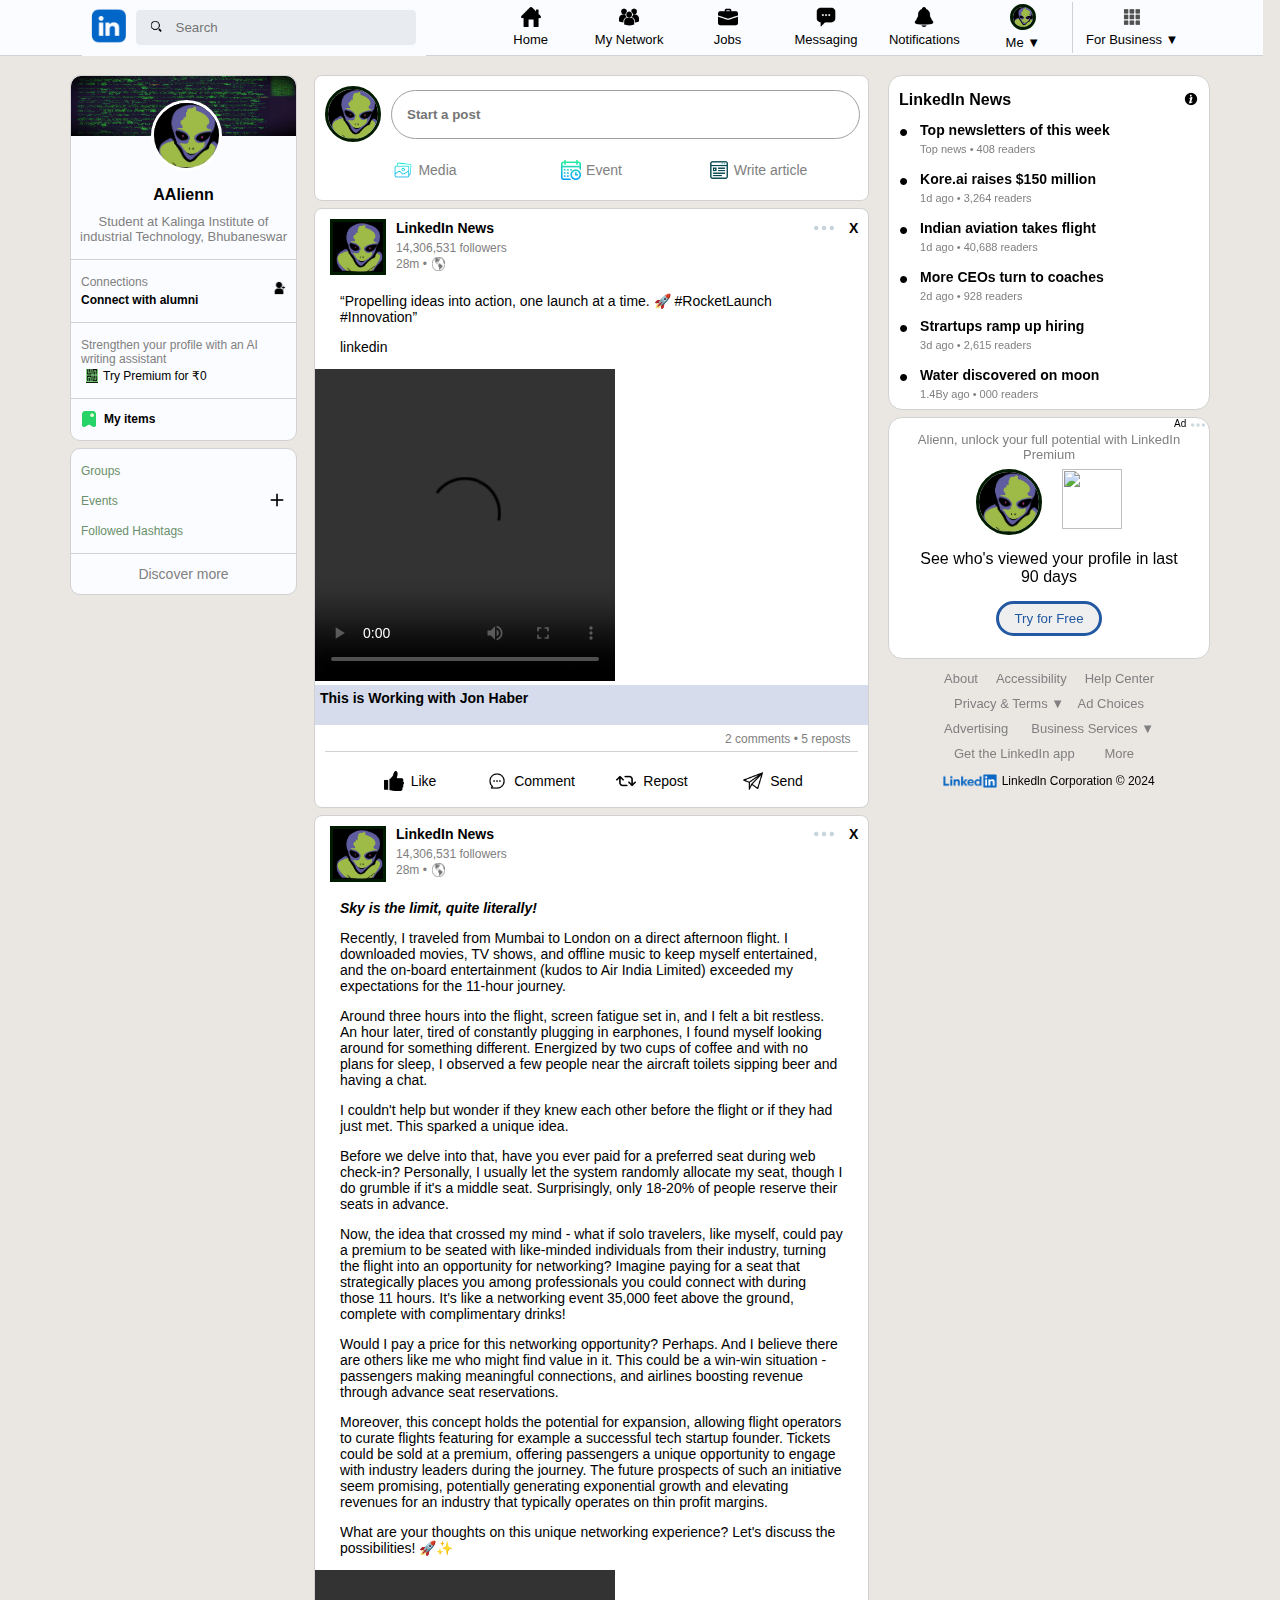
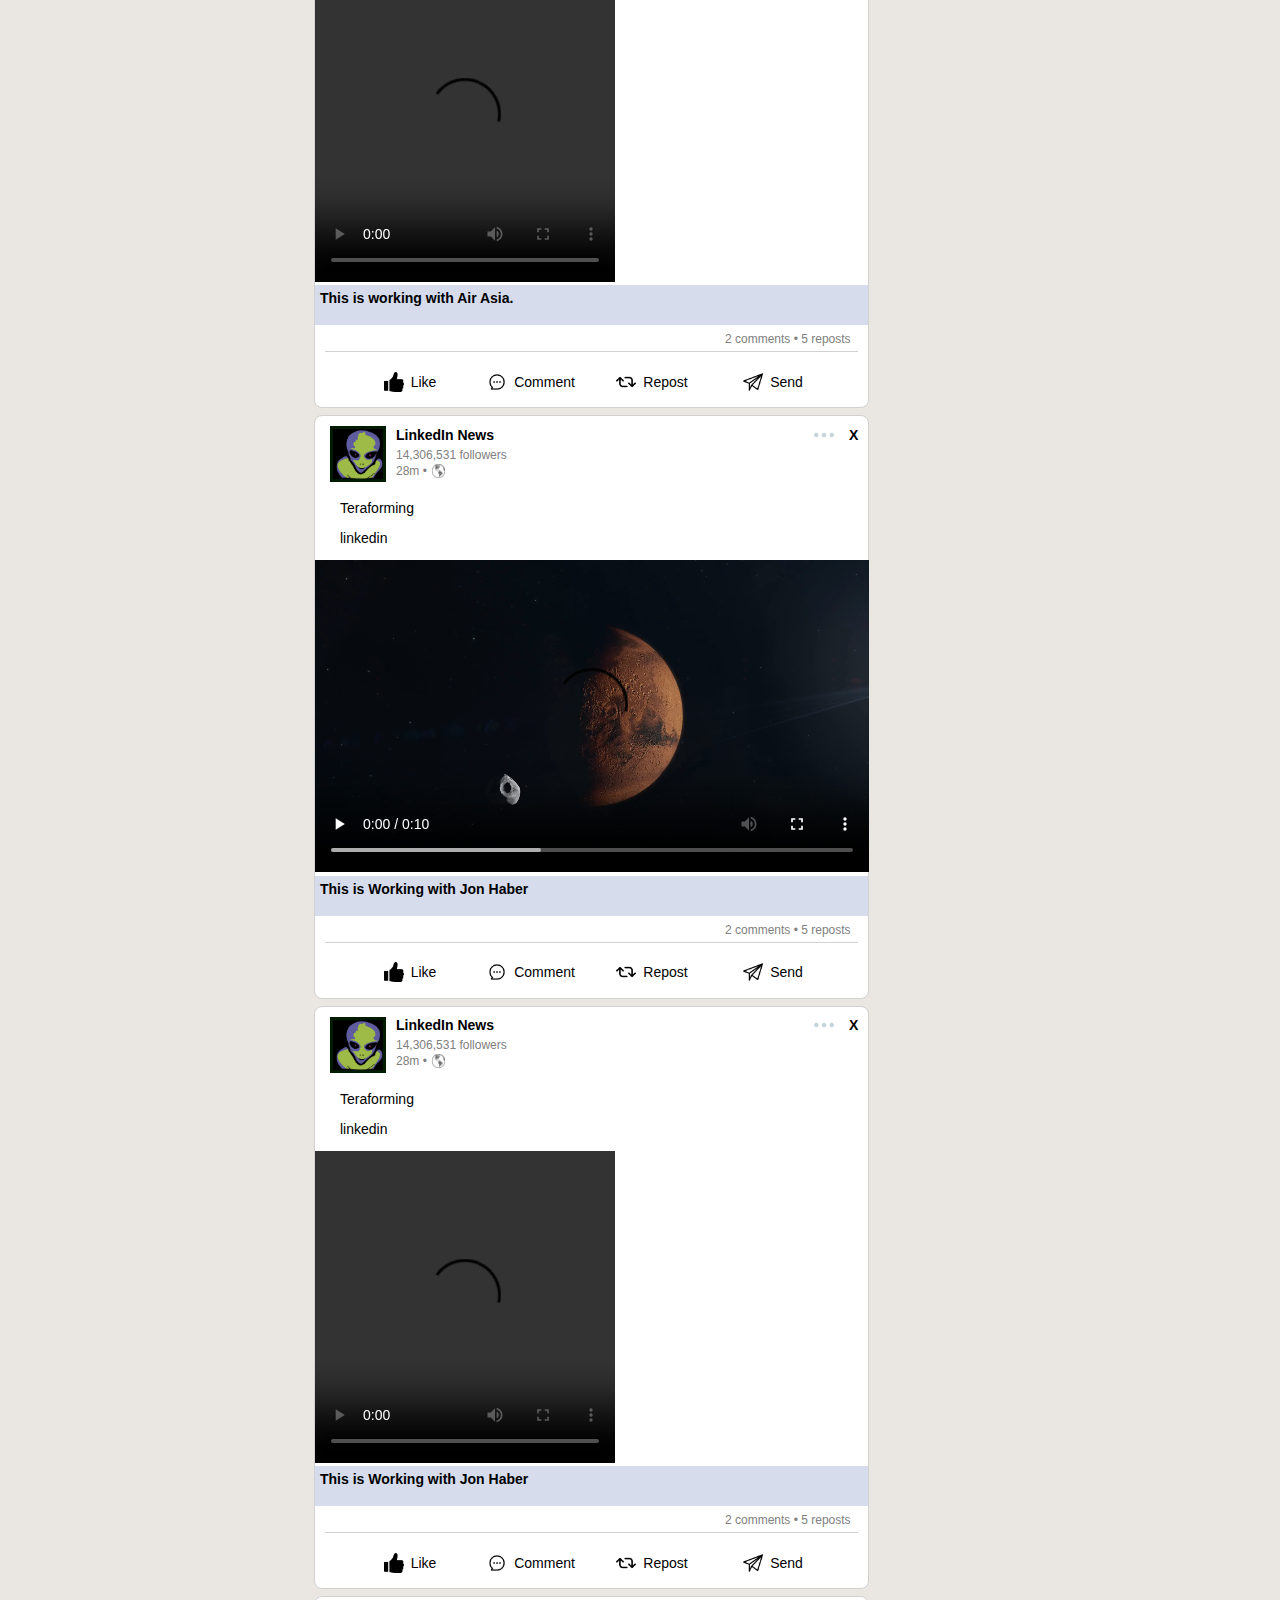
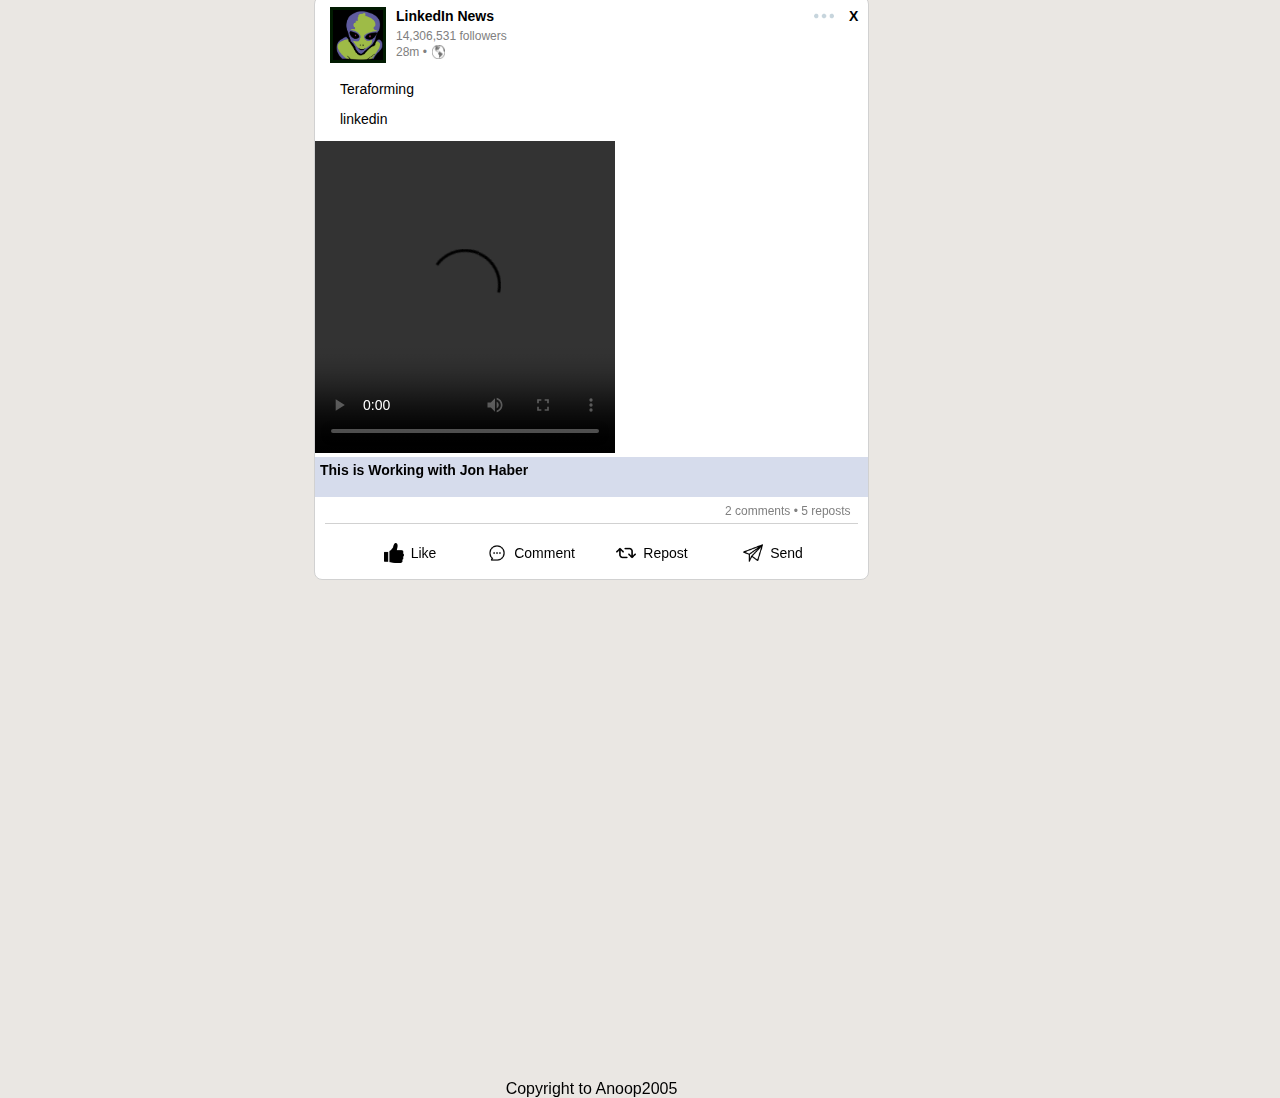
==== commit 8951b5fc: "vids" ====
--- a/linkedinclone.html
+++ b/linkedinclone.html
@@ -15,7 +15,11 @@
     <div class="header">
       <div class="left">
         <a href="https://www.linkedin.com" target="_blank">
-          <img class="linkedin-logo" src="Icons/linkedinlogo-removebg.png" alt="" />
+          <img
+            class="linkedin-logo"
+            src="Icons/linkedinlogo-removebg.png"
+            alt=""
+          />
         </a>
         <button class="search-button">
           <img class="search-img" src="Icons/search-26277.png" alt="" />
@@ -113,7 +117,8 @@
                   Strengthen your profile with an AI writing assistant
                 </div>
                 <div style="font-size: 12px; display: flex; font-weight: 500">
-                  <img class="prem" src="Icons/house.png" alt="" />Try Premium for ₹0
+                  <img class="prem" src="Icons/house.png" alt="" />Try Premium
+                  for ₹0
                 </div>
               </div>
 
@@ -229,17 +234,24 @@
               </div>
             </div>
             <div class="content">
-              <p>Teraforming</p>
+              <p>
+                “Propelling ideas into action, one launch at a time. 🚀
+                #RocketLaunch #Innovation”
+              </p>
               <p>linkedin</p>
               <video
                 class="vid"
-                src="Vid/147238 (Original).mp4"
-                autoplay
+                src="Vid/rocket_launch_-_228 (Original).mp4"
                 controls
-                loop
               >
-                <source src="Vid/147238 (Original).mp4" type="video/mp4" />
-                <source src="Vid/147238 (Original).mp4" type="video/ogg" />
+                <source
+                  src="Vid/rocket_launch_-_228 (Original).mp4"
+                  type="video/mp4"
+                />
+                <source
+                  src="Vid/rocket_launch_-_228 (Original).mp4"
+                  type="video/ogg"
+                />
               </video>
             </div>
             <div
@@ -289,6 +301,172 @@
             </div>
           </div>
 
+          <div class="m2">
+            <div class="m2header">
+              <div>
+                <img
+                  class="chanel-p"
+                  src="Icons/447d552593fc4c7457441775d3afc184.jpg"
+                  alt=""
+                />
+              </div>
+              <div>
+                <div
+                  style="
+                    font-size: 14px;
+                    font-weight: bold;
+                    margin-bottom: 3px;
+                    display: flex;
+                    align-items: center;
+                    justify-content: space-between;
+                  "
+                >
+                  LinkedIn News
+                  <img
+                    style="
+                      width: 20px;
+                      height: 20px;
+                      padding-left: 5px;
+                      margin-right: 15px;
+                      margin-left: 315px;
+                    "
+                    src="Icons/more.png"
+                    alt=""
+                  />X
+                </div>
+                <div style="font-size: 12px; color: gray; margin-bottom: 2px">
+                  14,306,531 followers
+                </div>
+                <div style="font-size: 12px; color: gray; display: flex">
+                  28m &#x2022;
+                  <img
+                    style="width: 13px; margin-left: 5px"
+                    src="Icons/Screenshot 2024-02-02 221219.png"
+                    alt=""
+                  />
+                </div>
+              </div>
+            </div>
+            <div class="content">
+              <p style="font-weight: bold; font-style: italic; font-size: 14px">
+                Sky is the limit, quite literally!
+              </p>
+              <p>
+                Recently, I traveled from Mumbai to London on a direct afternoon
+                flight. I downloaded movies, TV shows, and offline music to keep
+                myself entertained, and the on-board entertainment (kudos to Air
+                India Limited) exceeded my expectations for the 11-hour journey.
+              </p>
+              <p>
+                Around three hours into the flight, screen fatigue set in, and I
+                felt a bit restless. An hour later, tired of constantly plugging
+                in earphones, I found myself looking around for something
+                different. Energized by two cups of coffee and with no plans for
+                sleep, I observed a few people near the aircraft toilets sipping
+                beer and having a chat.
+              </p>
+              <p>
+                I couldn't help but wonder if they knew each other before the
+                flight or if they had just met. This sparked a unique idea.
+              </p>
+              <p>
+                Before we delve into that, have you ever paid for a preferred
+                seat during web check-in? Personally, I usually let the system
+                randomly allocate my seat, though I do grumble if it's a middle
+                seat. Surprisingly, only 18-20% of people reserve their seats in
+                advance.
+              </p>
+              <p>
+                Now, the idea that crossed my mind - what if solo travelers,
+                like myself, could pay a premium to be seated with like-minded
+                individuals from their industry, turning the flight into an
+                opportunity for networking? Imagine paying for a seat that
+                strategically places you among professionals you could connect
+                with during those 11 hours. It's like a networking event 35,000
+                feet above the ground, complete with complimentary drinks!
+              </p>
+              <p> Would I pay a price for this networking opportunity? Perhaps.
+                And I believe there are others like me who might find value in
+                it. This could be a win-win situation - passengers making
+                meaningful connections, and airlines boosting revenue through
+                advance seat reservations.</p>
+              <p>
+                Moreover, this concept holds the
+                potential for expansion, allowing flight operators to curate
+                flights featuring for example a successful tech startup founder.
+                Tickets could be sold at a premium, offering passengers a unique
+                opportunity to engage with industry leaders during the journey.
+                The future prospects of such an initiative seem promising,
+                potentially generating exponential growth and elevating revenues
+                for an industry that typically operates on thin profit margins.
+              </p>
+              <p>
+                What are your thoughts on this unique networking experience?
+                Let's discuss the possibilities! 🚀✨
+              </p>
+              <video
+                class="vid"
+                src="Vid/bangkok_-_29804 (Original).mp4"
+                autoplay
+                controls
+                loop
+              >
+                <source
+                  src="Vid/bangkok_-_29804 (Original).mp4 (Original).mp4"
+                  type="video/mp4"
+                />
+                <source
+                  src="Vid/bangkok_-_29804 (Original).mp4 (Original).mp4"
+                  type="video/ogg"
+                />
+              </video>
+            </div>
+            <div
+              style="
+                background-color: rgb(214, 220, 236);
+                margin-top: 0px;
+                height: 35px;
+                font-weight: bold;
+                font-size: 14px;
+                padding-top: 5px;
+                padding-left: 5px;
+              "
+            >
+              This is working with Air Asia.
+            </div>
+            <div
+              style="
+                font-size: 12px;
+                color: gray;
+                margin: 7px 10px;
+                padding-left: 400px;
+                border-bottom: solid;
+                border-bottom-width: 1px;
+                border-bottom-color: rgb(209, 209, 209);
+                padding-bottom: 5px;
+              "
+            >
+              2 comments &#x2022; 5 reposts
+            </div>
+            <div class="LCRS">
+              <div class="lcrs-content">
+                <img class="lcrs" src="Icons/like.png" alt="" />
+                Like
+              </div>
+              <div class="lcrs-content">
+                <img class="lcrs" src="Icons/comment.png" alt="" />
+                Comment
+              </div>
+              <div class="lcrs-content">
+                <img class="lcrs" src="Icons/loop.png" alt="" />
+                Repost
+              </div>
+              <div class="lcrs-content">
+                <img class="lcrs" src="Icons/send.png" alt="" />
+                Send
+              </div>
+            </div>
+          </div>
           <div class="m2">
             <div class="m2header">
               <div>
@@ -446,13 +624,19 @@
               <p>linkedin</p>
               <video
                 class="vid"
-                src="Vid/147238 (Original).mp4"
+                src="Vid/planet_-_72540 (Original).mp4"
                 autoplay
                 controls
                 loop
               >
-                <source src="Vid/147238 (Original).mp4" type="video/mp4" />
-                <source src="Vid/147238 (Original).mp4" type="video/ogg" />
+                <source
+                  src="Vid/planet_-_72540 (Original).mp4"
+                  type="video/mp4"
+                />
+                <source
+                  src="Vid/planet_-_72540 (Original).mp4"
+                  type="video/ogg"
+                />
               </video>
             </div>
             <div
@@ -552,13 +736,17 @@
               <p>linkedin</p>
               <video
                 class="vid"
-                src="Vid/147238 (Original).mp4"
-                autoplay
+                src="Vid/space_ship_-_3 (Original).mp4"
                 controls
-                loop
               >
-                <source src="Vid/147238 (Original).mp4" type="video/mp4" />
-                <source src="Vid/147238 (Original).mp4" type="video/ogg" />
+                <source
+                  src="Vid/space_ship_-_3 (Original).mp4"
+                  type="video/mp4"
+                />
+                <source
+                  src="Vid/space_ship_-_3 (Original).mp4"
+                  type="video/ogg"
+                />
               </video>
             </div>
             <div
@@ -608,9 +796,10 @@
             </div>
           </div>
 
-          <div style="margin-top: 500px;text-align: center;">Copyright to Anoop2005</div>
-          </div>
-         
+          <div style="margin-top: 500px; text-align: center">
+            Copyright to Anoop2005
+          </div>
+        </div>
 
         <div class="right-section">
           <div class="news">
--- a/styles/homepage.css
+++ b/styles/homepage.css
@@ -345,7 +345,7 @@
   padding-bottom: 0px;
 }
 .content{
-  background-color: rgb(228, 230, 235);
+  background-color: rgb(255, 255, 255);
 }
 .lcrs{
   width: 20px;
@@ -370,4 +370,8 @@
 .lcrs-content:hover{
   background-color: rgb(227, 231, 232);
   cursor: pointer;
+}
+.content p{
+  padding: 0px 25px;
+  font-size: 14px;
 }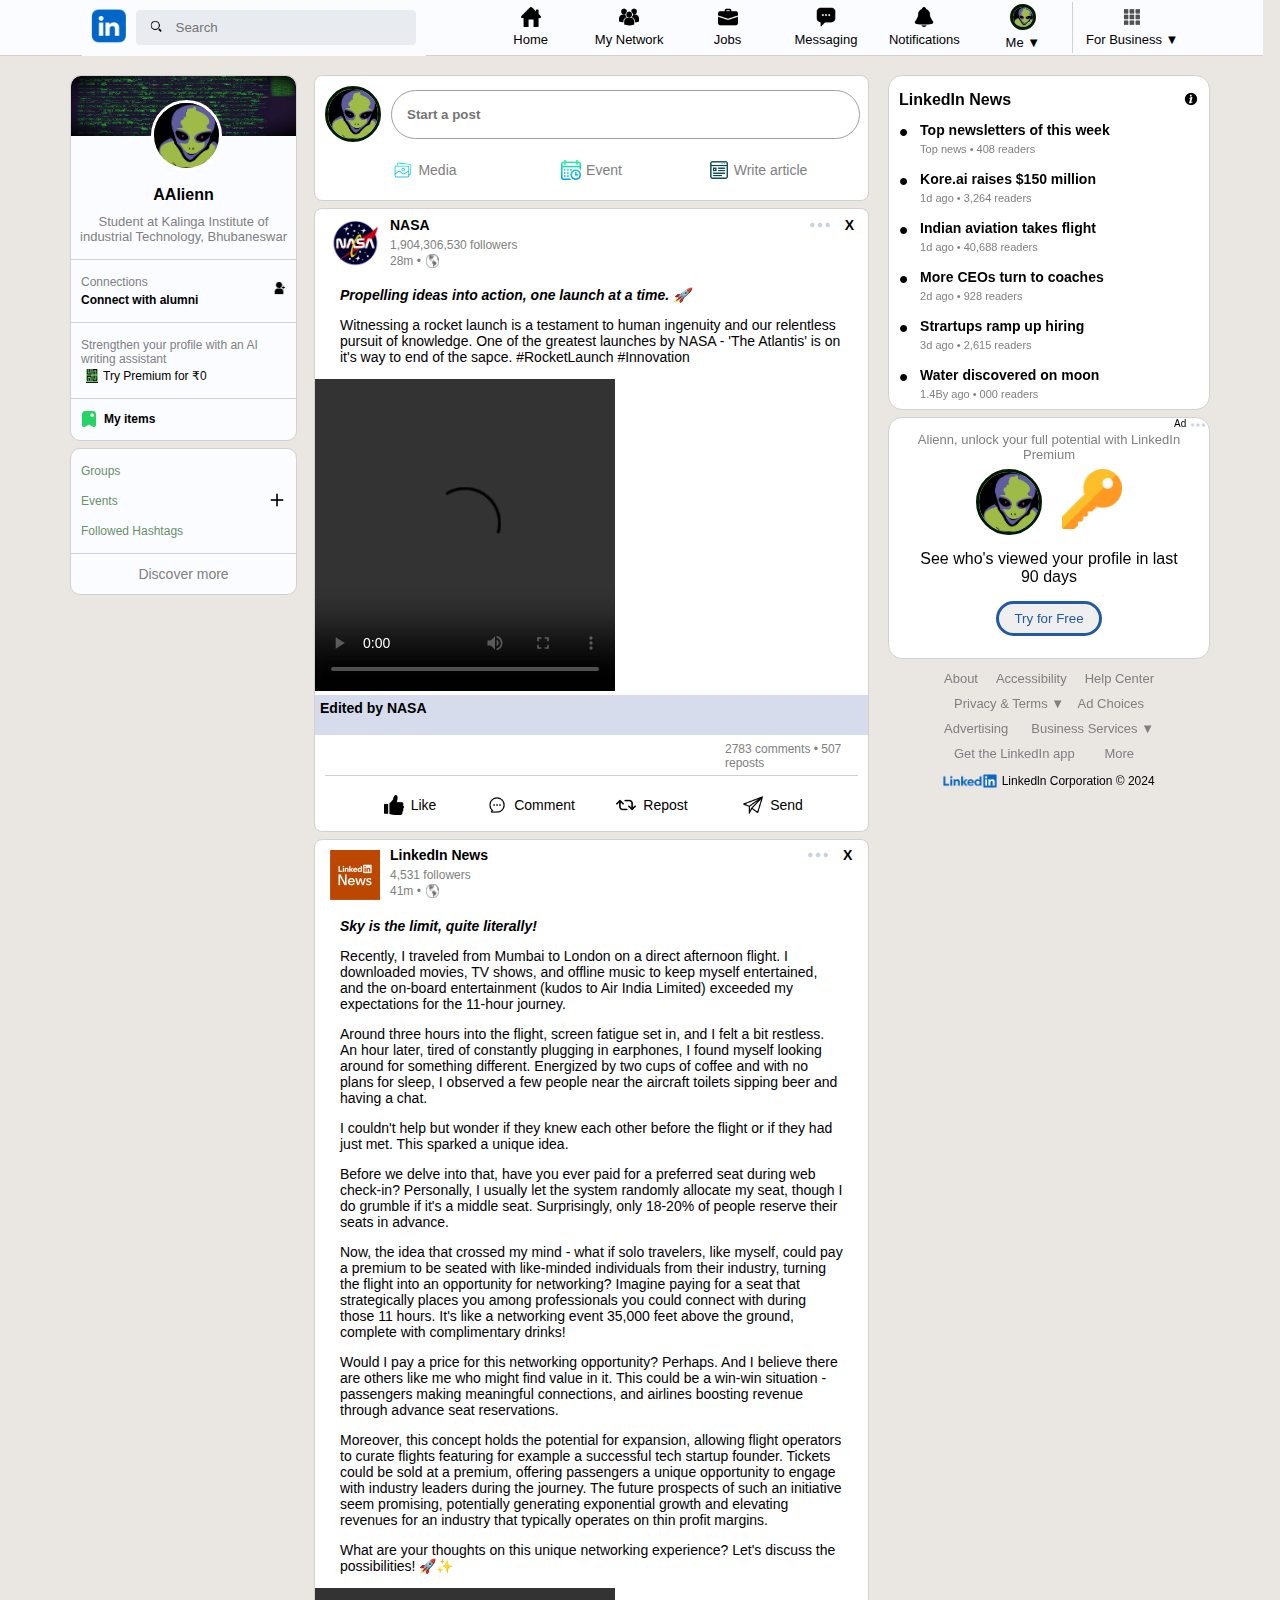
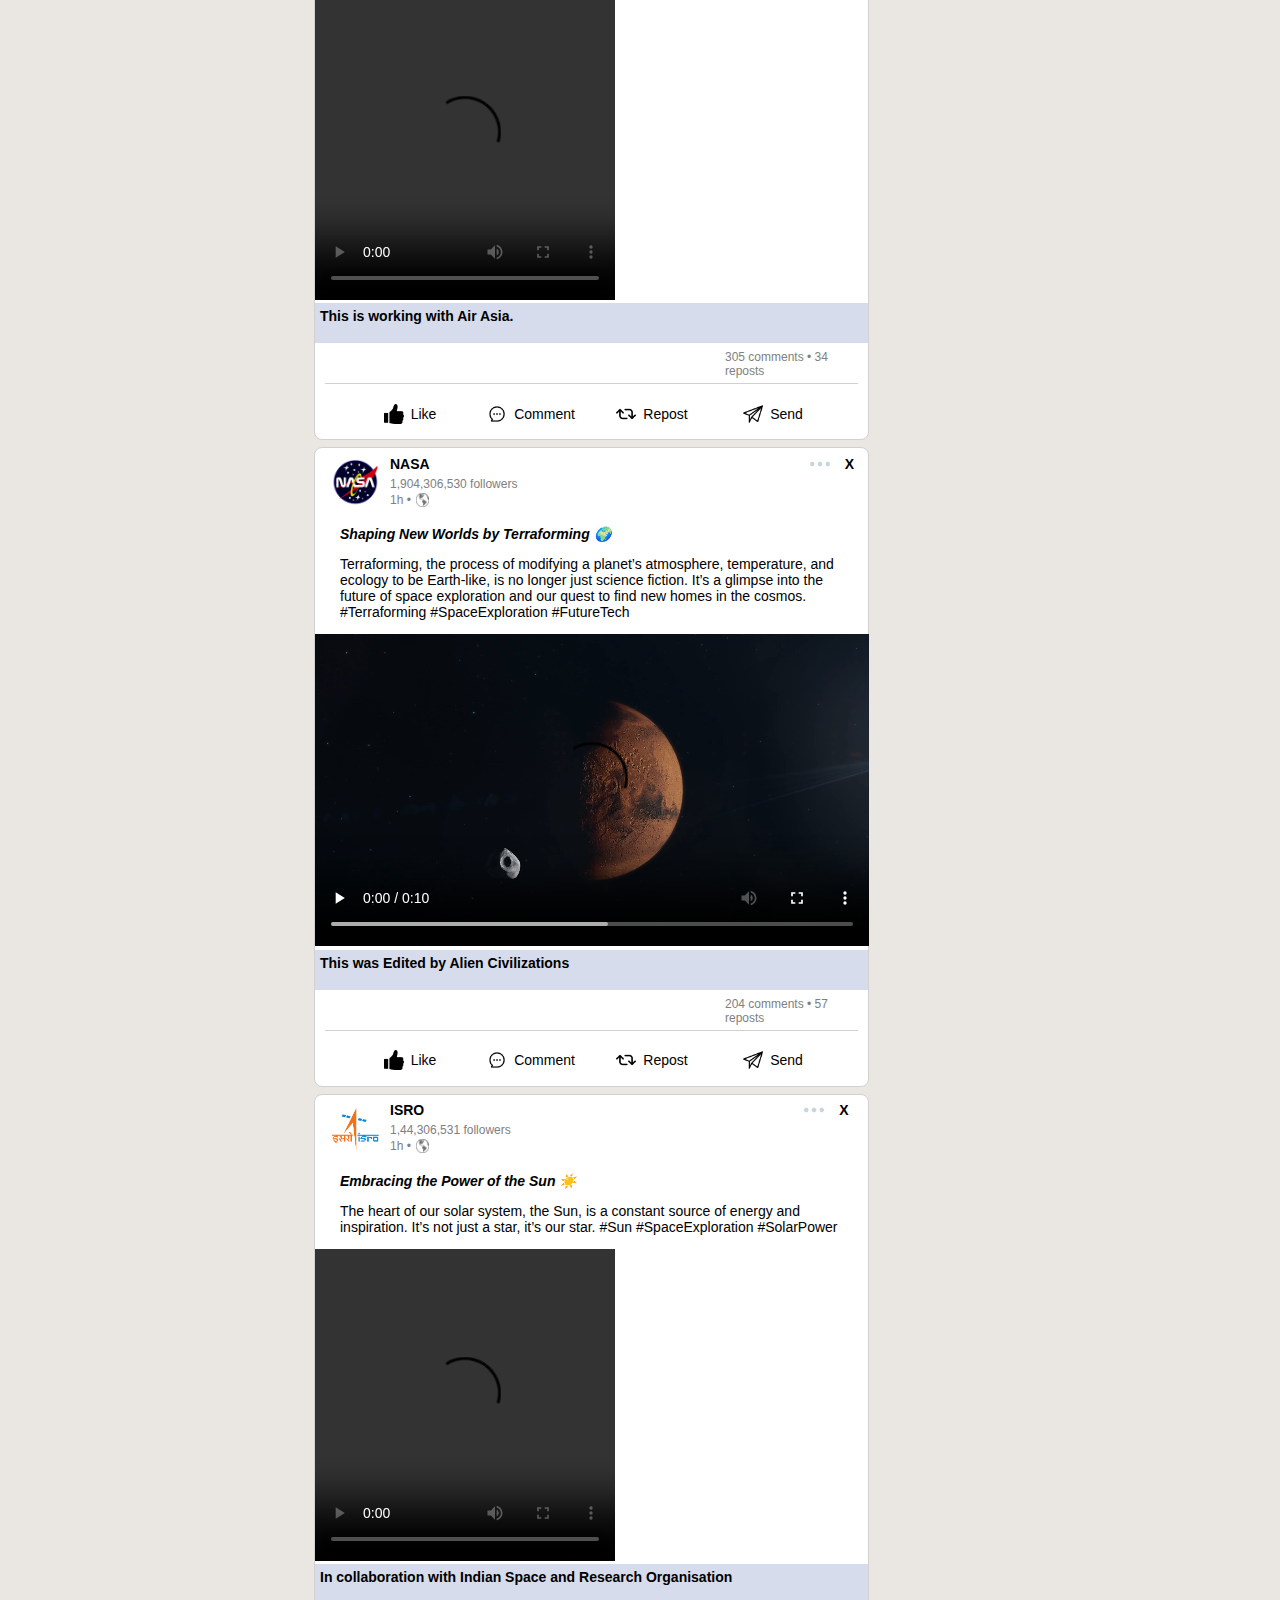
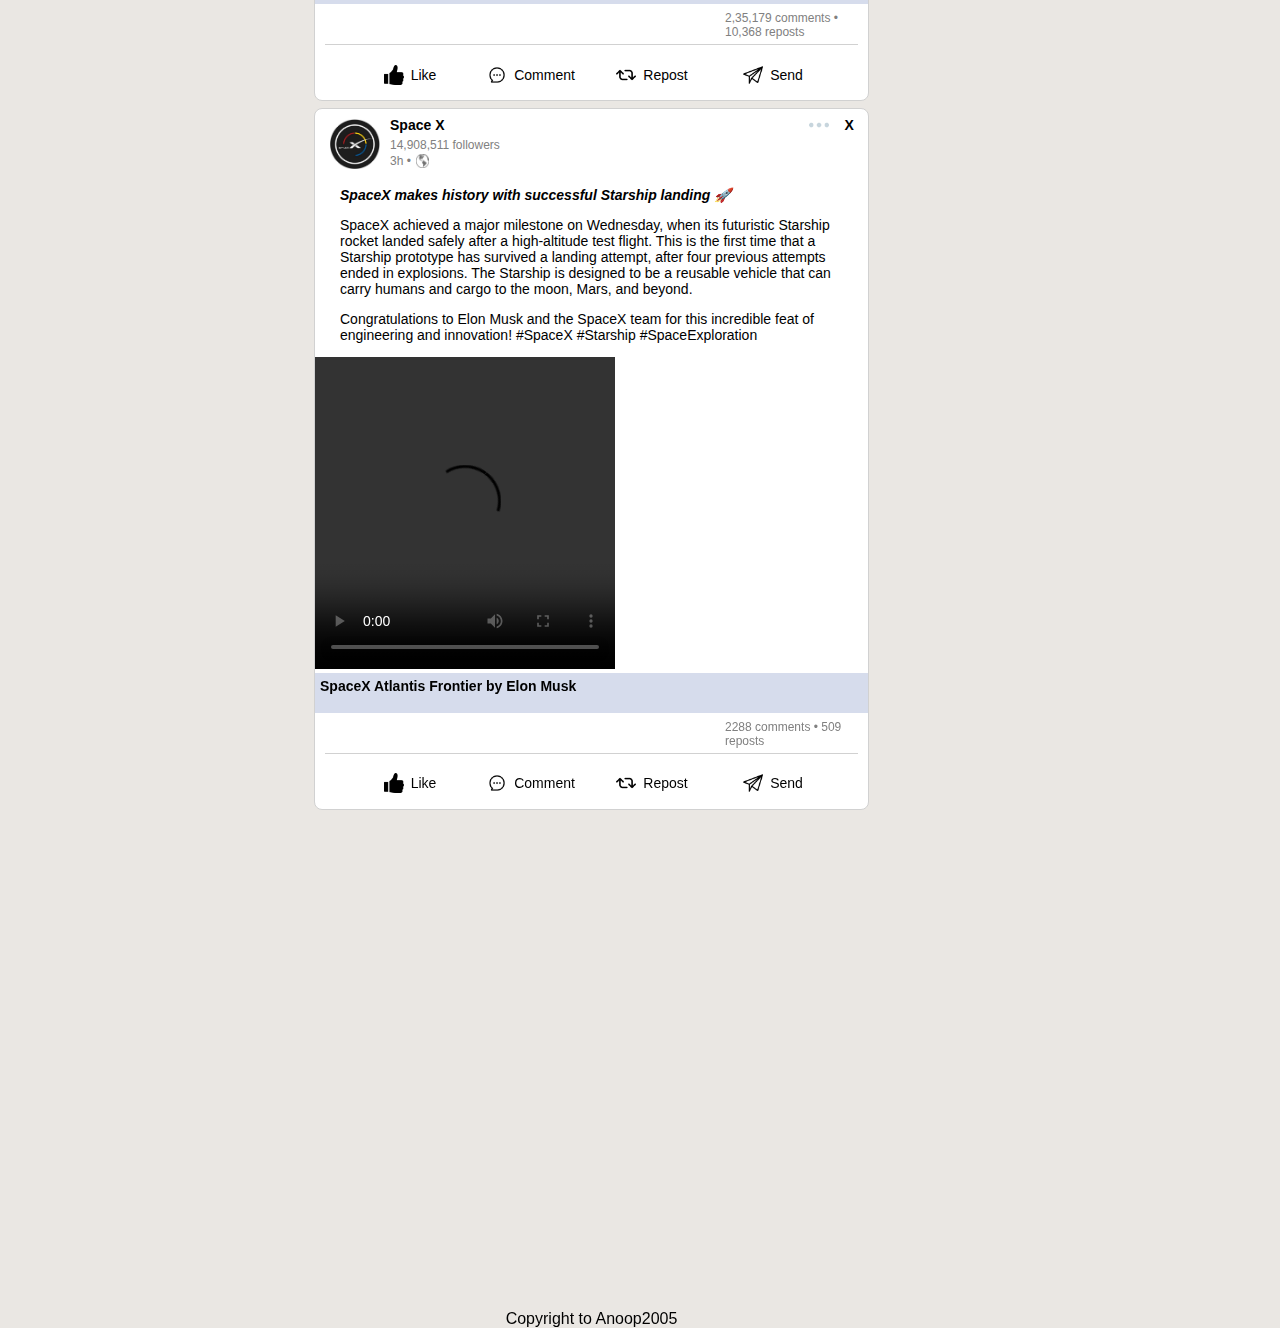
==== commit a3d52045: "final 1" ====
--- a/linkedinclone.html
+++ b/linkedinclone.html
@@ -192,7 +192,125 @@
               <div>
                 <img
                   class="chanel-p"
-                  src="Icons/447d552593fc4c7457441775d3afc184.jpg"
+                  src="Icons/R.png"
+                  alt=""
+                />
+              </div>
+              <div>
+                <div
+                  style="
+                    font-size: 14px;
+                    font-weight: bold;
+                    margin-bottom: 3px;
+                    display: flex;
+                    align-items: center;
+                    justify-content: space-between;
+                  "
+                >
+                  NASA
+                  <img
+                    style="
+                      width: 20px;
+                      height: 20px;
+                      padding-left: 5px;
+                      margin-right: 15px;
+                      margin-left: 375px;
+                    "
+                    src="Icons/more.png"
+                    alt=""
+                  />X
+                </div>
+                <div style="font-size: 12px; color: gray; margin-bottom: 2px">
+                  1,904,306,530 followers
+                </div>
+                <div style="font-size: 12px; color: gray; display: flex">
+                  28m &#x2022;
+                  <img
+                    style="width: 13px; margin-left: 5px"
+                    src="Icons/Screenshot 2024-02-02 221219.png"
+                    alt=""
+                  />
+                </div>
+              </div>
+            </div>
+            <div class="content">
+              <p style="font-weight: bold; font-style: italic; font-size: 14px">
+                Propelling ideas into action, one launch at a time. 🚀
+              </p>
+              <p>
+                Witnessing a rocket launch is a testament to human ingenuity and
+                our relentless pursuit of knowledge. One of the greatest
+                launches by NASA - 'The Atlantis' is on it's way to end of the
+                sapce. #RocketLaunch #Innovation
+              </p>
+              <video
+                class="vid"
+                src="Vid/rocket_launch_-_228 (Original).mp4"
+                controls
+              >
+                <source
+                  src="Vid/rocket_launch_-_228 (Original).mp4"
+                  type="video/mp4"
+                />
+                <source
+                  src="Vid/rocket_launch_-_228 (Original).mp4"
+                  type="video/ogg"
+                />
+              </video>
+            </div>
+            <div
+              style="
+                background-color: rgb(214, 220, 236);
+                margin-top: 0px;
+                height: 35px;
+                font-weight: bold;
+                font-size: 14px;
+                padding-top: 5px;
+                padding-left: 5px;
+              "
+            >
+              Edited by NASA
+            </div>
+            <div
+              style="
+                font-size: 12px;
+                color: gray;
+                margin: 7px 10px;
+                padding-left: 400px;
+                border-bottom: solid;
+                border-bottom-width: 1px;
+                border-bottom-color: rgb(209, 209, 209);
+                padding-bottom: 5px;
+              "
+            >
+              2783 comments &#x2022; 507 reposts
+            </div>
+            <div class="LCRS">
+              <div class="lcrs-content">
+                <img class="lcrs" src="Icons/like.png" alt="" />
+                Like
+              </div>
+              <div class="lcrs-content">
+                <img class="lcrs" src="Icons/comment.png" alt="" />
+                Comment
+              </div>
+              <div class="lcrs-content">
+                <img class="lcrs" src="Icons/loop.png" alt="" />
+                Repost
+              </div>
+              <div class="lcrs-content">
+                <img class="lcrs" src="Icons/send.png" alt="" />
+                Send
+              </div>
+            </div>
+          </div>
+
+          <div class="m2">
+            <div class="m2header">
+              <div>
+                <img
+                  class="chanel-p"
+                  src="Icons/1606953510145.jpeg"
                   alt=""
                 />
               </div>
@@ -221,124 +339,10 @@
                   />X
                 </div>
                 <div style="font-size: 12px; color: gray; margin-bottom: 2px">
-                  14,306,531 followers
+                  4,531 followers
                 </div>
                 <div style="font-size: 12px; color: gray; display: flex">
-                  28m &#x2022;
-                  <img
-                    style="width: 13px; margin-left: 5px"
-                    src="Icons/Screenshot 2024-02-02 221219.png"
-                    alt=""
-                  />
-                </div>
-              </div>
-            </div>
-            <div class="content">
-              <p>
-                “Propelling ideas into action, one launch at a time. 🚀
-                #RocketLaunch #Innovation”
-              </p>
-              <p>linkedin</p>
-              <video
-                class="vid"
-                src="Vid/rocket_launch_-_228 (Original).mp4"
-                controls
-              >
-                <source
-                  src="Vid/rocket_launch_-_228 (Original).mp4"
-                  type="video/mp4"
-                />
-                <source
-                  src="Vid/rocket_launch_-_228 (Original).mp4"
-                  type="video/ogg"
-                />
-              </video>
-            </div>
-            <div
-              style="
-                background-color: rgb(214, 220, 236);
-                margin-top: 0px;
-                height: 35px;
-                font-weight: bold;
-                font-size: 14px;
-                padding-top: 5px;
-                padding-left: 5px;
-              "
-            >
-              This is Working with Jon Haber
-            </div>
-            <div
-              style="
-                font-size: 12px;
-                color: gray;
-                margin: 7px 10px;
-                padding-left: 400px;
-                border-bottom: solid;
-                border-bottom-width: 1px;
-                border-bottom-color: rgb(209, 209, 209);
-                padding-bottom: 5px;
-              "
-            >
-              2 comments &#x2022; 5 reposts
-            </div>
-            <div class="LCRS">
-              <div class="lcrs-content">
-                <img class="lcrs" src="Icons/like.png" alt="" />
-                Like
-              </div>
-              <div class="lcrs-content">
-                <img class="lcrs" src="Icons/comment.png" alt="" />
-                Comment
-              </div>
-              <div class="lcrs-content">
-                <img class="lcrs" src="Icons/loop.png" alt="" />
-                Repost
-              </div>
-              <div class="lcrs-content">
-                <img class="lcrs" src="Icons/send.png" alt="" />
-                Send
-              </div>
-            </div>
-          </div>
-
-          <div class="m2">
-            <div class="m2header">
-              <div>
-                <img
-                  class="chanel-p"
-                  src="Icons/447d552593fc4c7457441775d3afc184.jpg"
-                  alt=""
-                />
-              </div>
-              <div>
-                <div
-                  style="
-                    font-size: 14px;
-                    font-weight: bold;
-                    margin-bottom: 3px;
-                    display: flex;
-                    align-items: center;
-                    justify-content: space-between;
-                  "
-                >
-                  LinkedIn News
-                  <img
-                    style="
-                      width: 20px;
-                      height: 20px;
-                      padding-left: 5px;
-                      margin-right: 15px;
-                      margin-left: 315px;
-                    "
-                    src="Icons/more.png"
-                    alt=""
-                  />X
-                </div>
-                <div style="font-size: 12px; color: gray; margin-bottom: 2px">
-                  14,306,531 followers
-                </div>
-                <div style="font-size: 12px; color: gray; display: flex">
-                  28m &#x2022;
+                  41m &#x2022;
                   <img
                     style="width: 13px; margin-left: 5px"
                     src="Icons/Screenshot 2024-02-02 221219.png"
@@ -385,20 +389,22 @@
                 with during those 11 hours. It's like a networking event 35,000
                 feet above the ground, complete with complimentary drinks!
               </p>
-              <p> Would I pay a price for this networking opportunity? Perhaps.
+              <p>
+                Would I pay a price for this networking opportunity? Perhaps.
                 And I believe there are others like me who might find value in
                 it. This could be a win-win situation - passengers making
                 meaningful connections, and airlines boosting revenue through
-                advance seat reservations.</p>
-              <p>
-                Moreover, this concept holds the
-                potential for expansion, allowing flight operators to curate
-                flights featuring for example a successful tech startup founder.
-                Tickets could be sold at a premium, offering passengers a unique
-                opportunity to engage with industry leaders during the journey.
-                The future prospects of such an initiative seem promising,
-                potentially generating exponential growth and elevating revenues
-                for an industry that typically operates on thin profit margins.
+                advance seat reservations.
+              </p>
+              <p>
+                Moreover, this concept holds the potential for expansion,
+                allowing flight operators to curate flights featuring for
+                example a successful tech startup founder. Tickets could be sold
+                at a premium, offering passengers a unique opportunity to engage
+                with industry leaders during the journey. The future prospects
+                of such an initiative seem promising, potentially generating
+                exponential growth and elevating revenues for an industry that
+                typically operates on thin profit margins.
               </p>
               <p>
                 What are your thoughts on this unique networking experience?
@@ -446,7 +452,7 @@
                 padding-bottom: 5px;
               "
             >
-              2 comments &#x2022; 5 reposts
+              305 comments &#x2022; 34 reposts
             </div>
             <div class="LCRS">
               <div class="lcrs-content">
@@ -472,7 +478,7 @@
               <div>
                 <img
                   class="chanel-p"
-                  src="Icons/447d552593fc4c7457441775d3afc184.jpg"
+                  src="Icons/R.png"
                   alt=""
                 />
               </div>
@@ -487,24 +493,24 @@
                     justify-content: space-between;
                   "
                 >
-                  LinkedIn News
+                  NASA
                   <img
                     style="
                       width: 20px;
                       height: 20px;
                       padding-left: 5px;
                       margin-right: 15px;
-                      margin-left: 315px;
+                      margin-left: 375px;
                     "
                     src="Icons/more.png"
                     alt=""
                   />X
                 </div>
                 <div style="font-size: 12px; color: gray; margin-bottom: 2px">
-                  14,306,531 followers
+                  1,904,306,530 followers
                 </div>
                 <div style="font-size: 12px; color: gray; display: flex">
-                  28m &#x2022;
+                  1h &#x2022;
                   <img
                     style="width: 13px; margin-left: 5px"
                     src="Icons/Screenshot 2024-02-02 221219.png"
@@ -514,8 +520,16 @@
               </div>
             </div>
             <div class="content">
-              <p>Teraforming</p>
-              <p>linkedin</p>
+              <p style="font-weight: bold; font-style: italic; font-size: 14px">
+                Shaping New Worlds by Terraforming 🌍
+              </p>
+              <p>
+                Terraforming, the process of modifying a planet’s atmosphere,
+                temperature, and ecology to be Earth-like, is no longer just
+                science fiction. It’s a glimpse into the future of space
+                exploration and our quest to find new homes in the cosmos.
+                #Terraforming #SpaceExploration #FutureTech
+              </p>
               <video
                 class="vid"
                 src="Vid/147238 (Original).mp4"
@@ -538,7 +552,7 @@
                 padding-left: 5px;
               "
             >
-              This is Working with Jon Haber
+              This was Edited by Alien Civilizations
             </div>
             <div
               style="
@@ -552,7 +566,7 @@
                 padding-bottom: 5px;
               "
             >
-              2 comments &#x2022; 5 reposts
+              204 comments &#x2022; 57 reposts
             </div>
             <div class="LCRS">
               <div class="lcrs-content">
@@ -578,7 +592,7 @@
               <div>
                 <img
                   class="chanel-p"
-                  src="Icons/447d552593fc4c7457441775d3afc184.jpg"
+                  src="Icons/Indian_Space_Research_Organisation-Logo.wine.png"
                   alt=""
                 />
               </div>
@@ -593,24 +607,24 @@
                     justify-content: space-between;
                   "
                 >
-                  LinkedIn News
+                  ISRO
                   <img
                     style="
                       width: 20px;
                       height: 20px;
                       padding-left: 5px;
                       margin-right: 15px;
-                      margin-left: 315px;
+                      margin-left: 375px;
                     "
                     src="Icons/more.png"
                     alt=""
                   />X
                 </div>
                 <div style="font-size: 12px; color: gray; margin-bottom: 2px">
-                  14,306,531 followers
+                  1,44,306,531 followers
                 </div>
                 <div style="font-size: 12px; color: gray; display: flex">
-                  28m &#x2022;
+                  1h &#x2022;
                   <img
                     style="width: 13px; margin-left: 5px"
                     src="Icons/Screenshot 2024-02-02 221219.png"
@@ -620,8 +634,14 @@
               </div>
             </div>
             <div class="content">
-              <p>Teraforming</p>
-              <p>linkedin</p>
+              <p style="font-weight: bold; font-style: italic; font-size: 14px">
+                Embracing the Power of the Sun ☀️
+              </p>
+              <p>
+                The heart of our solar system, the Sun, is a constant source of
+                energy and inspiration. It’s not just a star, it’s our star.
+                #Sun #SpaceExploration #SolarPower
+              </p>
               <video
                 class="vid"
                 src="Vid/planet_-_72540 (Original).mp4"
@@ -650,7 +670,7 @@
                 padding-left: 5px;
               "
             >
-              This is Working with Jon Haber
+            In collaboration with Indian Space and Research Organisation
             </div>
             <div
               style="
@@ -664,7 +684,7 @@
                 padding-bottom: 5px;
               "
             >
-              2 comments &#x2022; 5 reposts
+              2,35,179 comments &#x2022; 10,368 reposts
             </div>
             <div class="LCRS">
               <div class="lcrs-content">
@@ -690,7 +710,7 @@
               <div>
                 <img
                   class="chanel-p"
-                  src="Icons/447d552593fc4c7457441775d3afc184.jpg"
+                  src="Icons/unnamed.jpg"
                   alt=""
                 />
               </div>
@@ -705,24 +725,24 @@
                     justify-content: space-between;
                   "
                 >
-                  LinkedIn News
+                  Space X
                   <img
                     style="
                       width: 20px;
                       height: 20px;
                       padding-left: 5px;
                       margin-right: 15px;
-                      margin-left: 315px;
+                      margin-left: 360px;
                     "
                     src="Icons/more.png"
                     alt=""
                   />X
                 </div>
                 <div style="font-size: 12px; color: gray; margin-bottom: 2px">
-                  14,306,531 followers
+                  14,908,511 followers
                 </div>
                 <div style="font-size: 12px; color: gray; display: flex">
-                  28m &#x2022;
+                  3h &#x2022;
                   <img
                     style="width: 13px; margin-left: 5px"
                     src="Icons/Screenshot 2024-02-02 221219.png"
@@ -732,8 +752,23 @@
               </div>
             </div>
             <div class="content">
-              <p>Teraforming</p>
-              <p>linkedin</p>
+              <p style="font-weight: bold; font-style: italic; font-size: 14px">
+                SpaceX makes history with successful Starship landing 🚀
+              </p>
+              <p>
+                SpaceX achieved a major milestone on Wednesday, when its
+                futuristic Starship rocket landed safely after a high-altitude
+                test flight. This is the first time that a Starship prototype
+                has survived a landing attempt, after four previous attempts
+                ended in explosions. The Starship is designed to be a reusable
+                vehicle that can carry humans and cargo to the moon, Mars, and
+                beyond.
+              </p>
+              <p>
+                Congratulations to Elon Musk and the SpaceX team for this
+                incredible feat of engineering and innovation! #SpaceX #Starship
+                #SpaceExploration
+              </p>
               <video
                 class="vid"
                 src="Vid/space_ship_-_3 (Original).mp4"
@@ -760,7 +795,7 @@
                 padding-left: 5px;
               "
             >
-              This is Working with Jon Haber
+              SpaceX Atlantis Frontier by Elon Musk
             </div>
             <div
               style="
@@ -774,7 +809,7 @@
                 padding-bottom: 5px;
               "
             >
-              2 comments &#x2022; 5 reposts
+              2288 comments &#x2022; 509 reposts
             </div>
             <div class="LCRS">
               <div class="lcrs-content">
@@ -816,7 +851,7 @@
               LinkedIn News
               <img
                 style="width: 16px; height: 16px; margin-right: 10px"
-                src="i.png"
+                src="Icons/i.png"
                 alt=""
               />
             </div>
@@ -931,7 +966,7 @@
               Ad
               <img
                 style="width: 14px; height: 14px; padding-left: 5px"
-                src="more.png"
+                src="Icons/more.png"
                 alt=""
               />
             </div>
@@ -941,10 +976,10 @@
             <div class="premium-img-container">
               <img
                 class="premium-imgpp"
-                src="447d552593fc4c7457441775d3afc184.jpg"
+                src="Icons/447d552593fc4c7457441775d3afc184.jpg"
                 alt=""
               />
-              <img class="premium-img" src="key.png" alt="" />
+              <img class="premium-img" src="Icons/key.png" alt="" />
             </div>
             <div class="seen">
               See who's viewed your profile in last 90 days
@@ -976,7 +1011,7 @@
               <div class="ul" style="padding-right: 20px">More</div>
             </div>
             <div style="display: flex; align-items: center; font-size: 12px">
-              <img class="lilogo" src="Linkedin-Logo.png" alt="" />
+              <img class="lilogo" src="Icons/Linkedin-Logo.png" alt="" />
               Linkedln Corporation &#169; 2024
             </div>
           </div>
--- a/styles/homepage.css
+++ b/styles/homepage.css
@@ -332,8 +332,7 @@
   margin-top: 10px;
   height: 50px;
   width: 50px;
-  border: solid;
-  border-color: rgb(1, 27, 1);
+  border:none;
 }
 .m2header{
   display: flex;
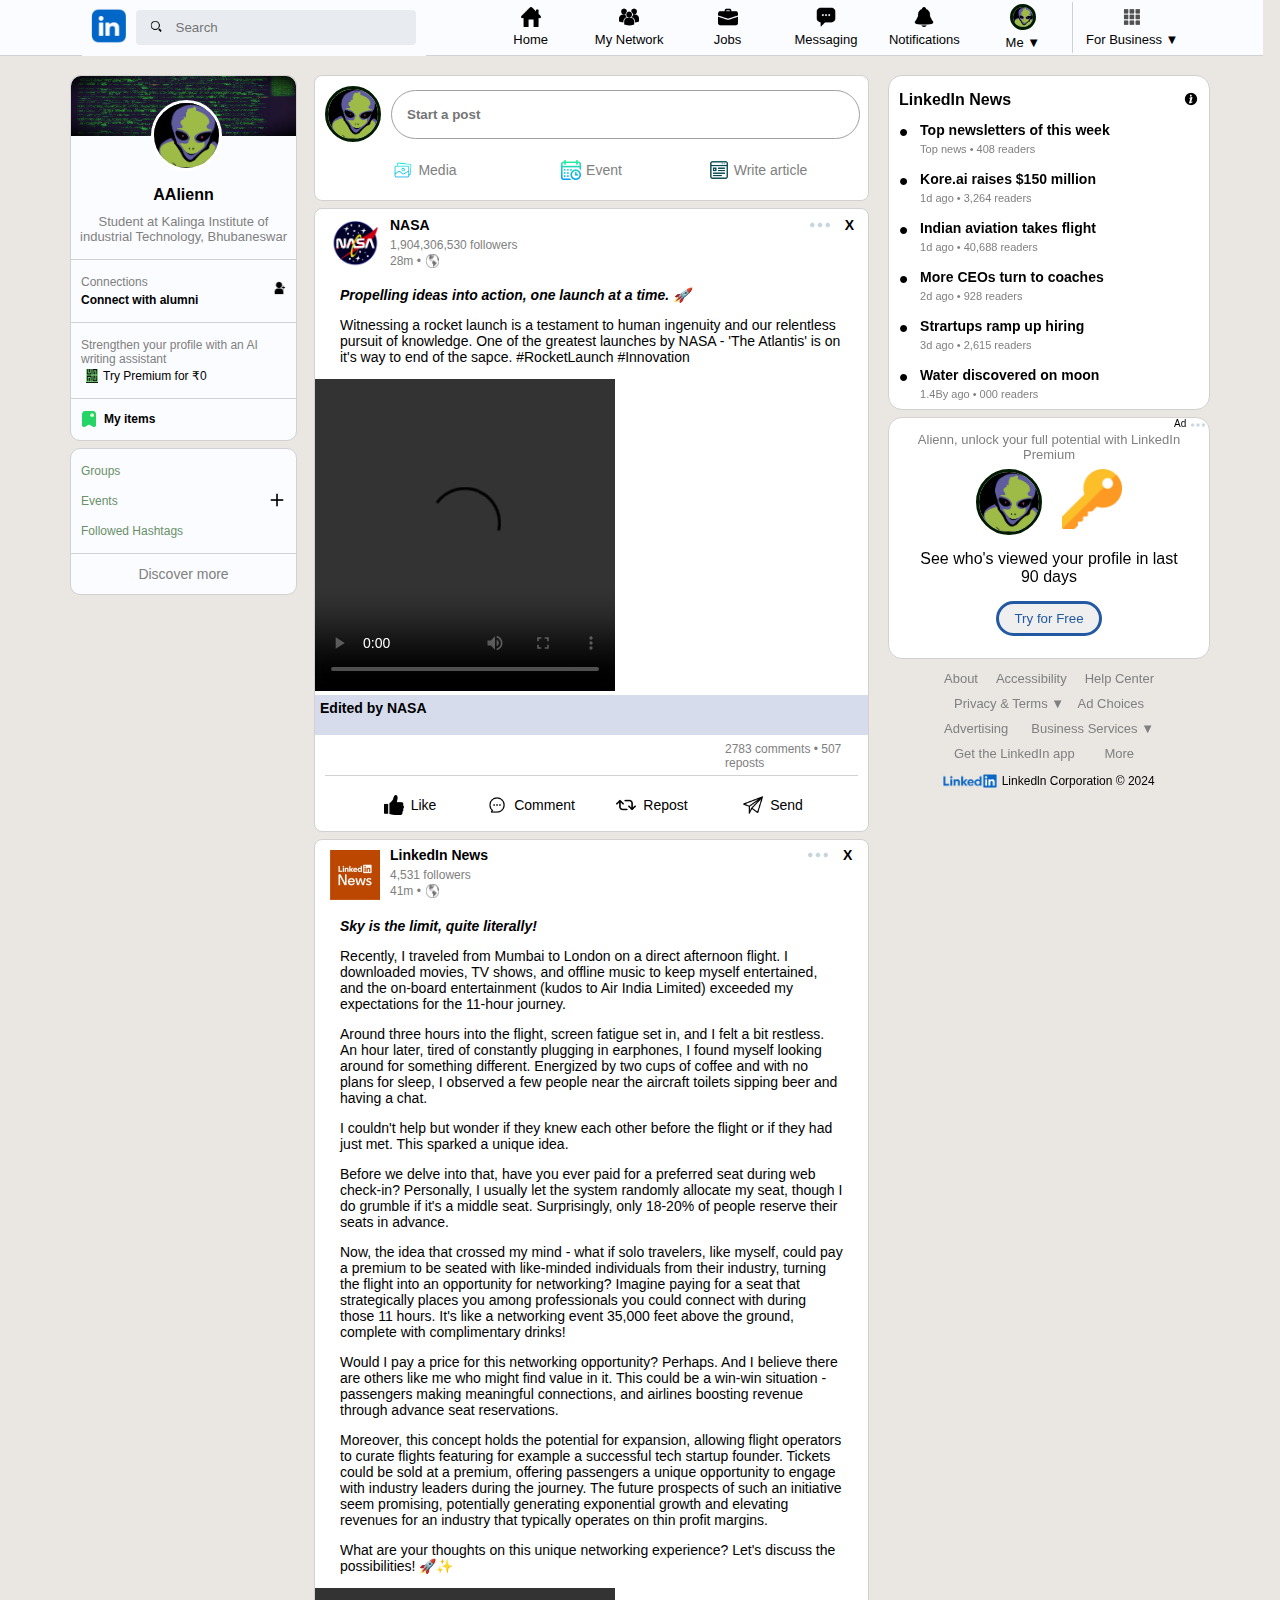
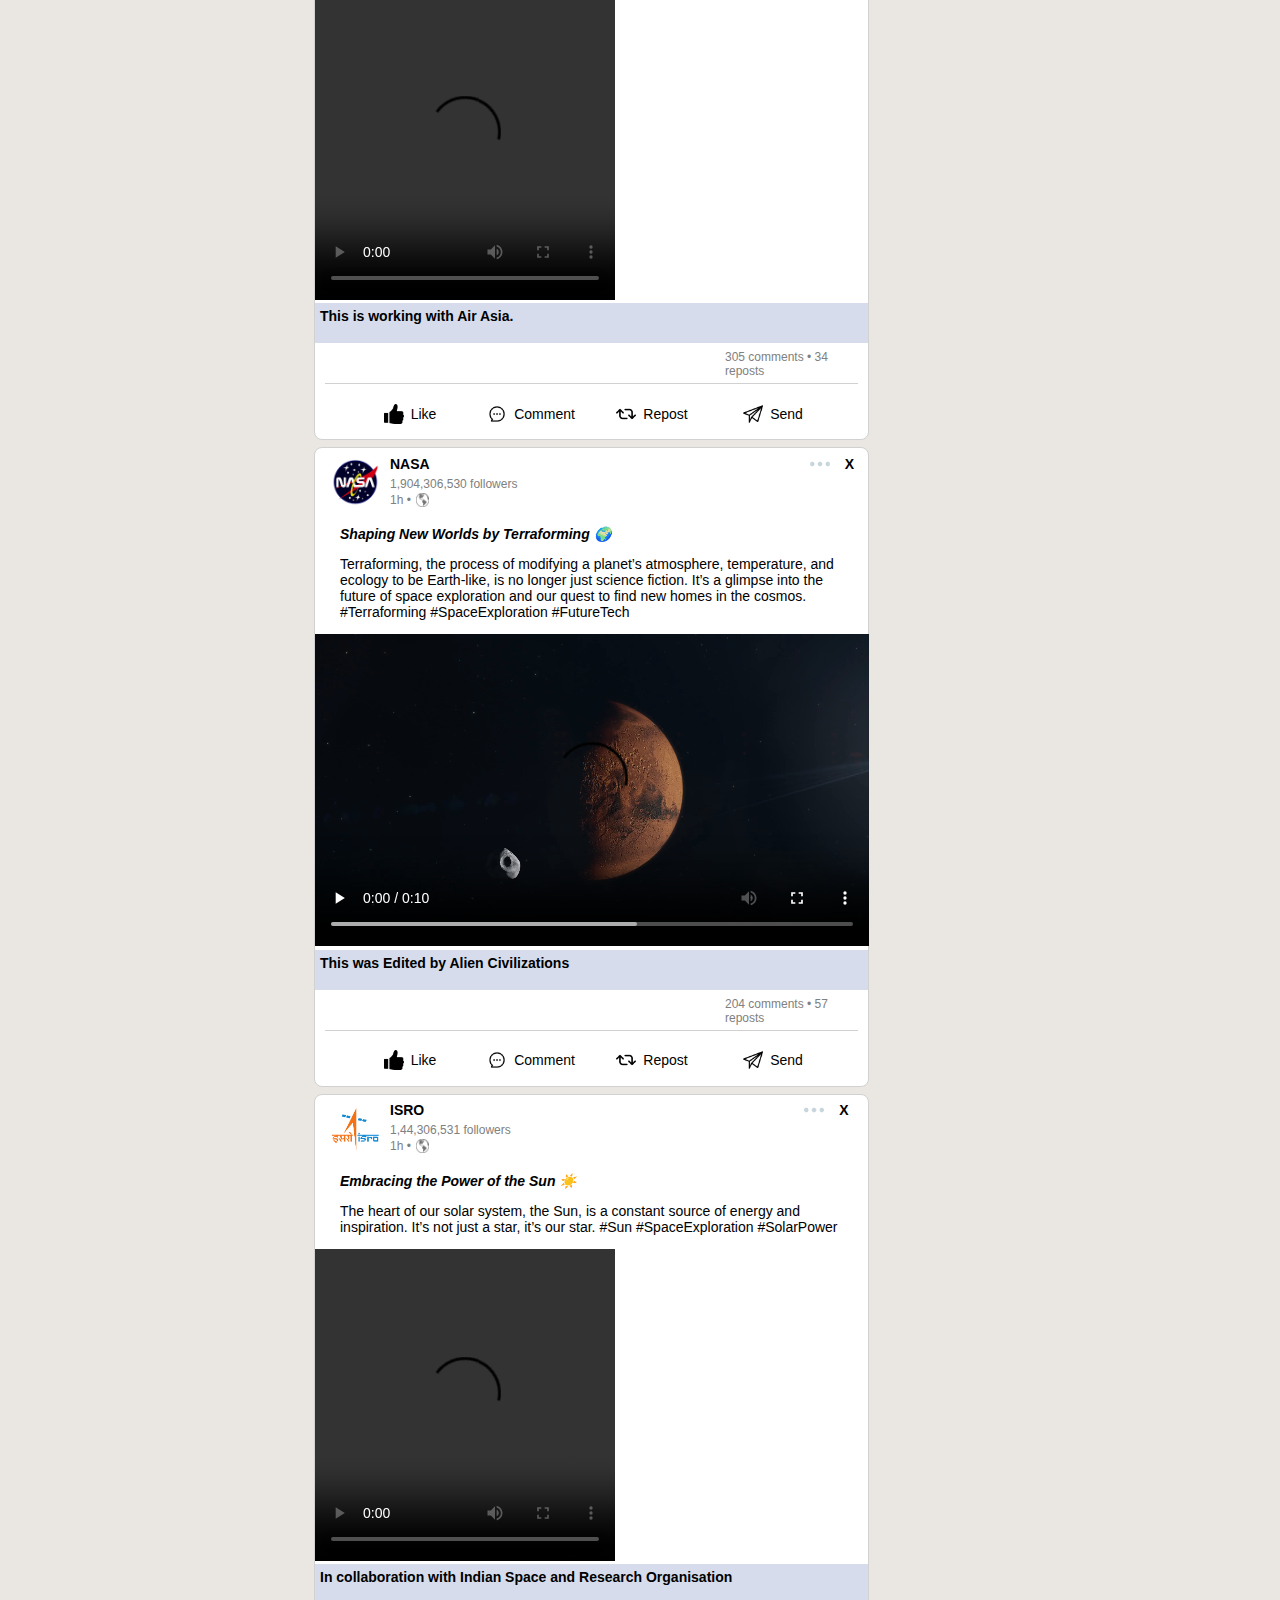
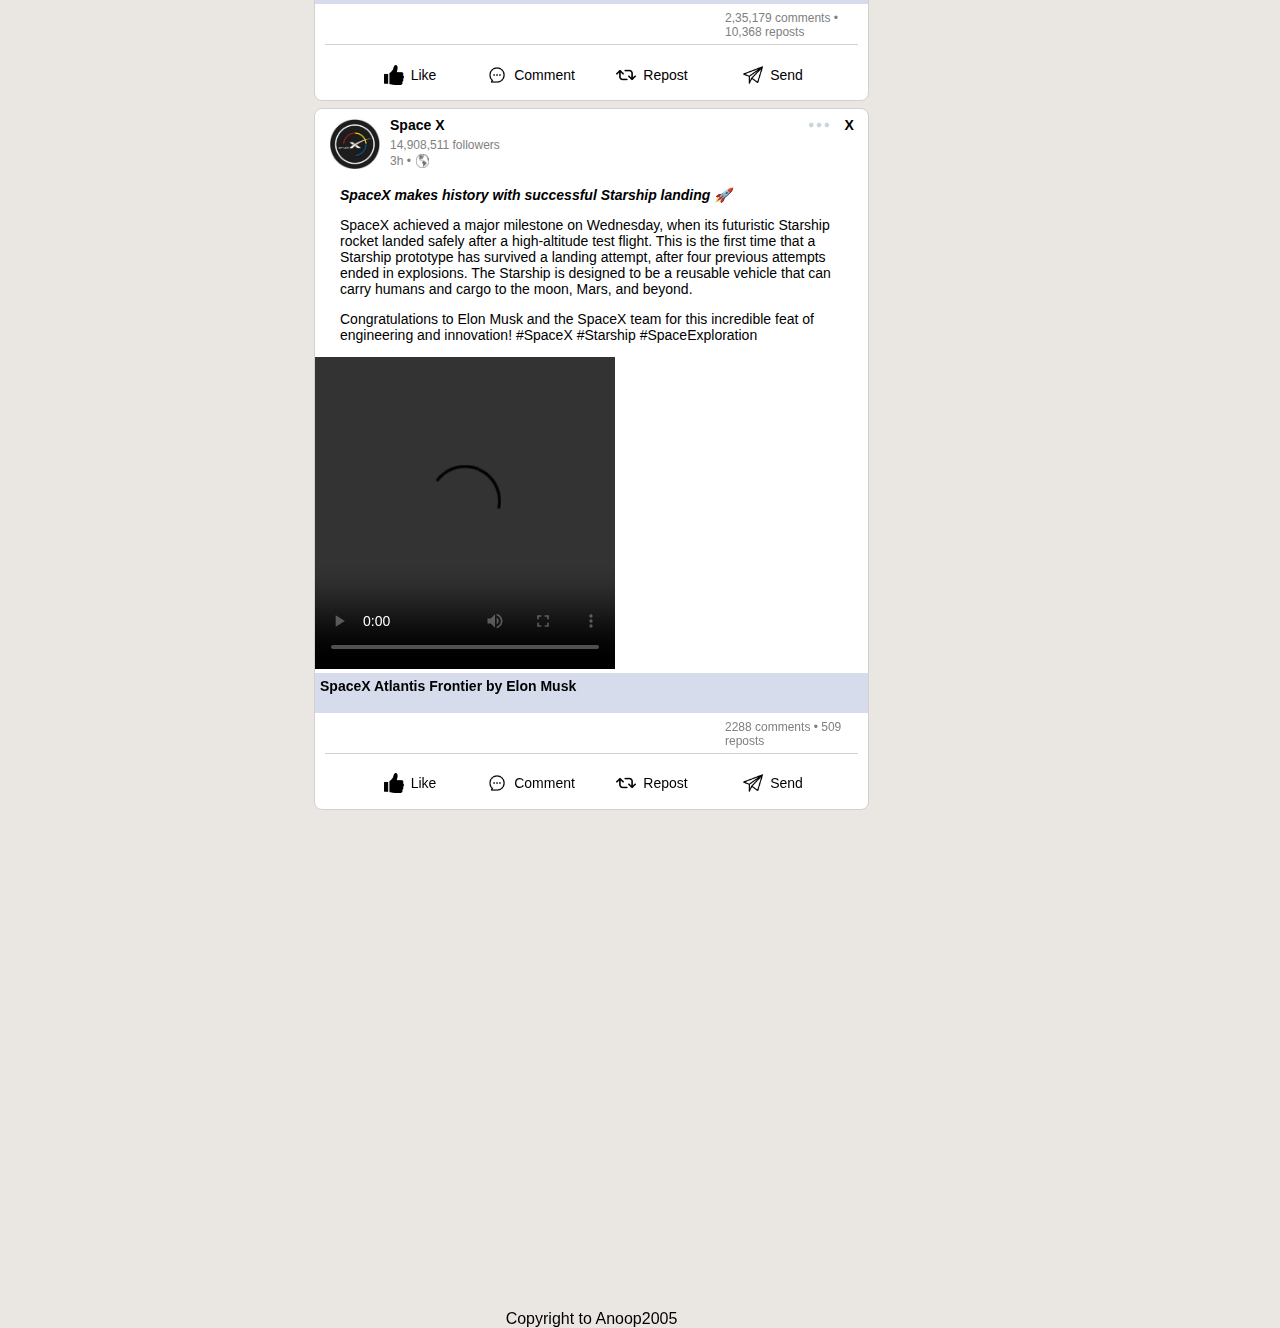
==== commit 557bc6c2: "final2" ====
--- a/linkedinclone.html
+++ b/linkedinclone.html
@@ -247,6 +247,7 @@
                 class="vid"
                 src="Vid/rocket_launch_-_228 (Original).mp4"
                 controls
+                autoplay
               >
                 <source
                   src="Vid/rocket_launch_-_228 (Original).mp4"
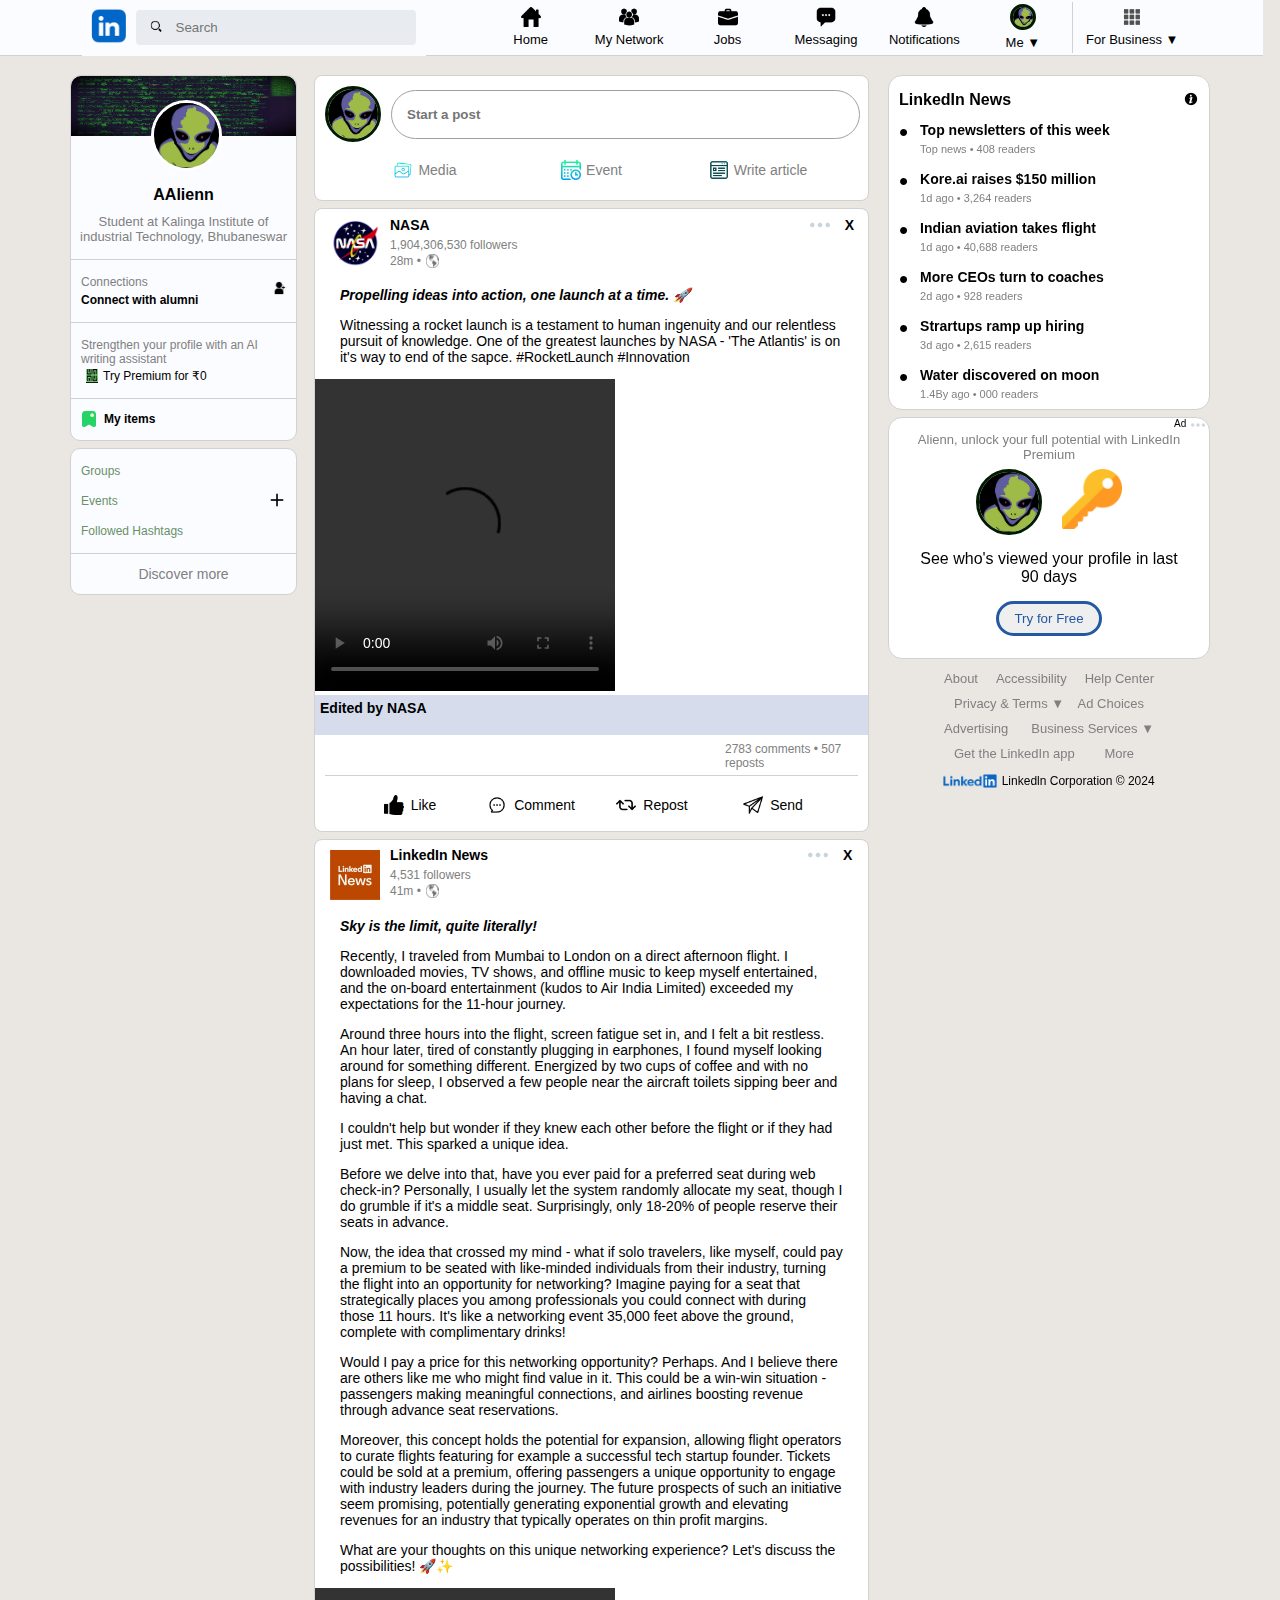
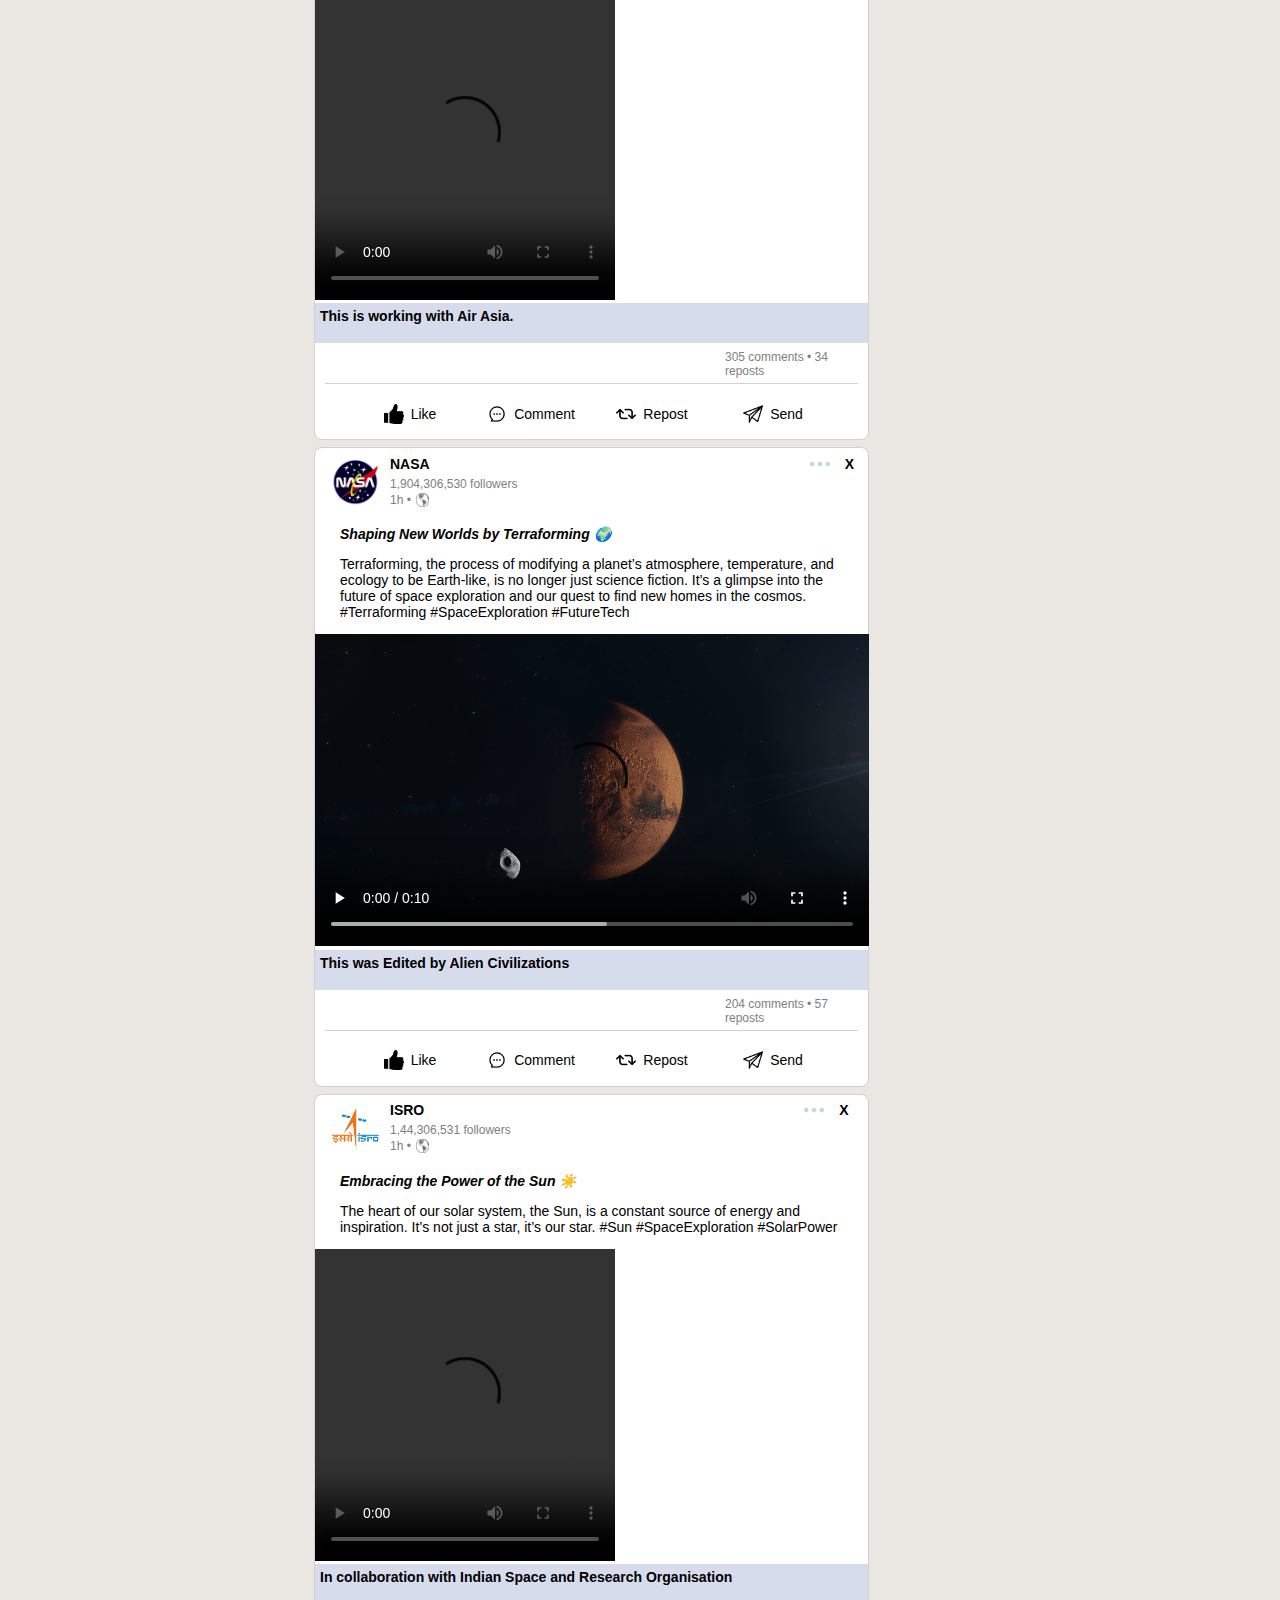
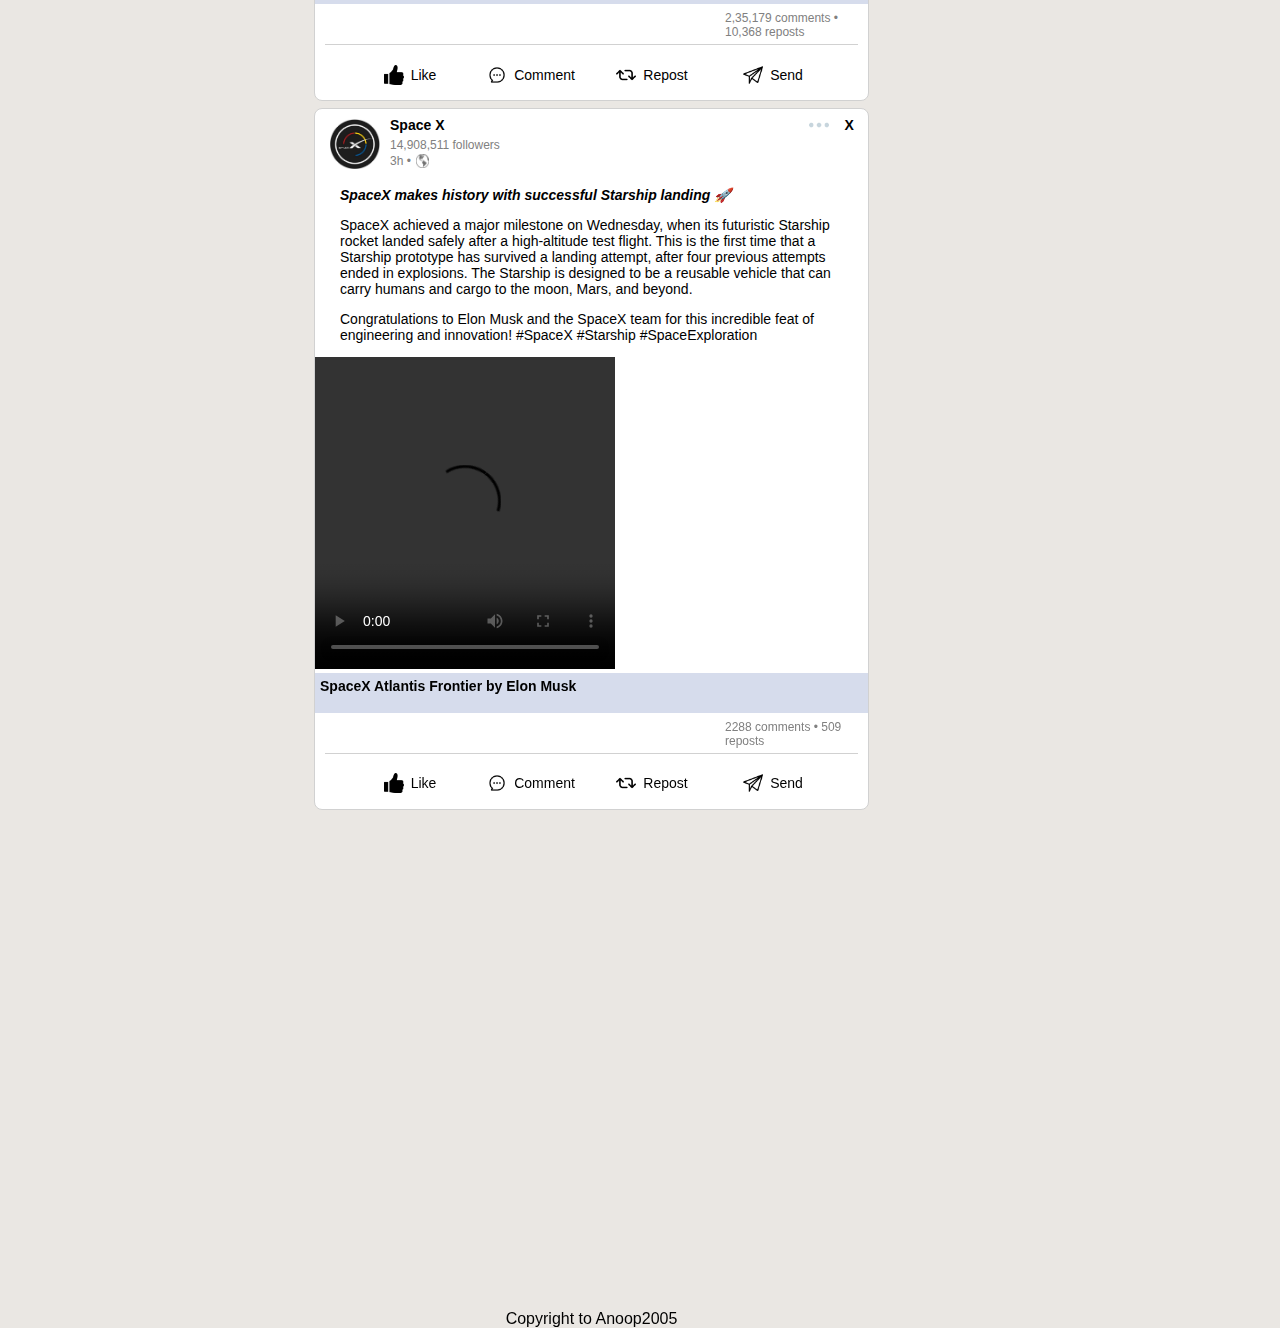
==== commit c644362d: "final3" ====
--- a/linkedinclone.html
+++ b/linkedinclone.html
@@ -248,6 +248,7 @@
                 src="Vid/rocket_launch_-_228 (Original).mp4"
                 controls
                 autoplay
+                loop
               >
                 <source
                   src="Vid/rocket_launch_-_228 (Original).mp4"
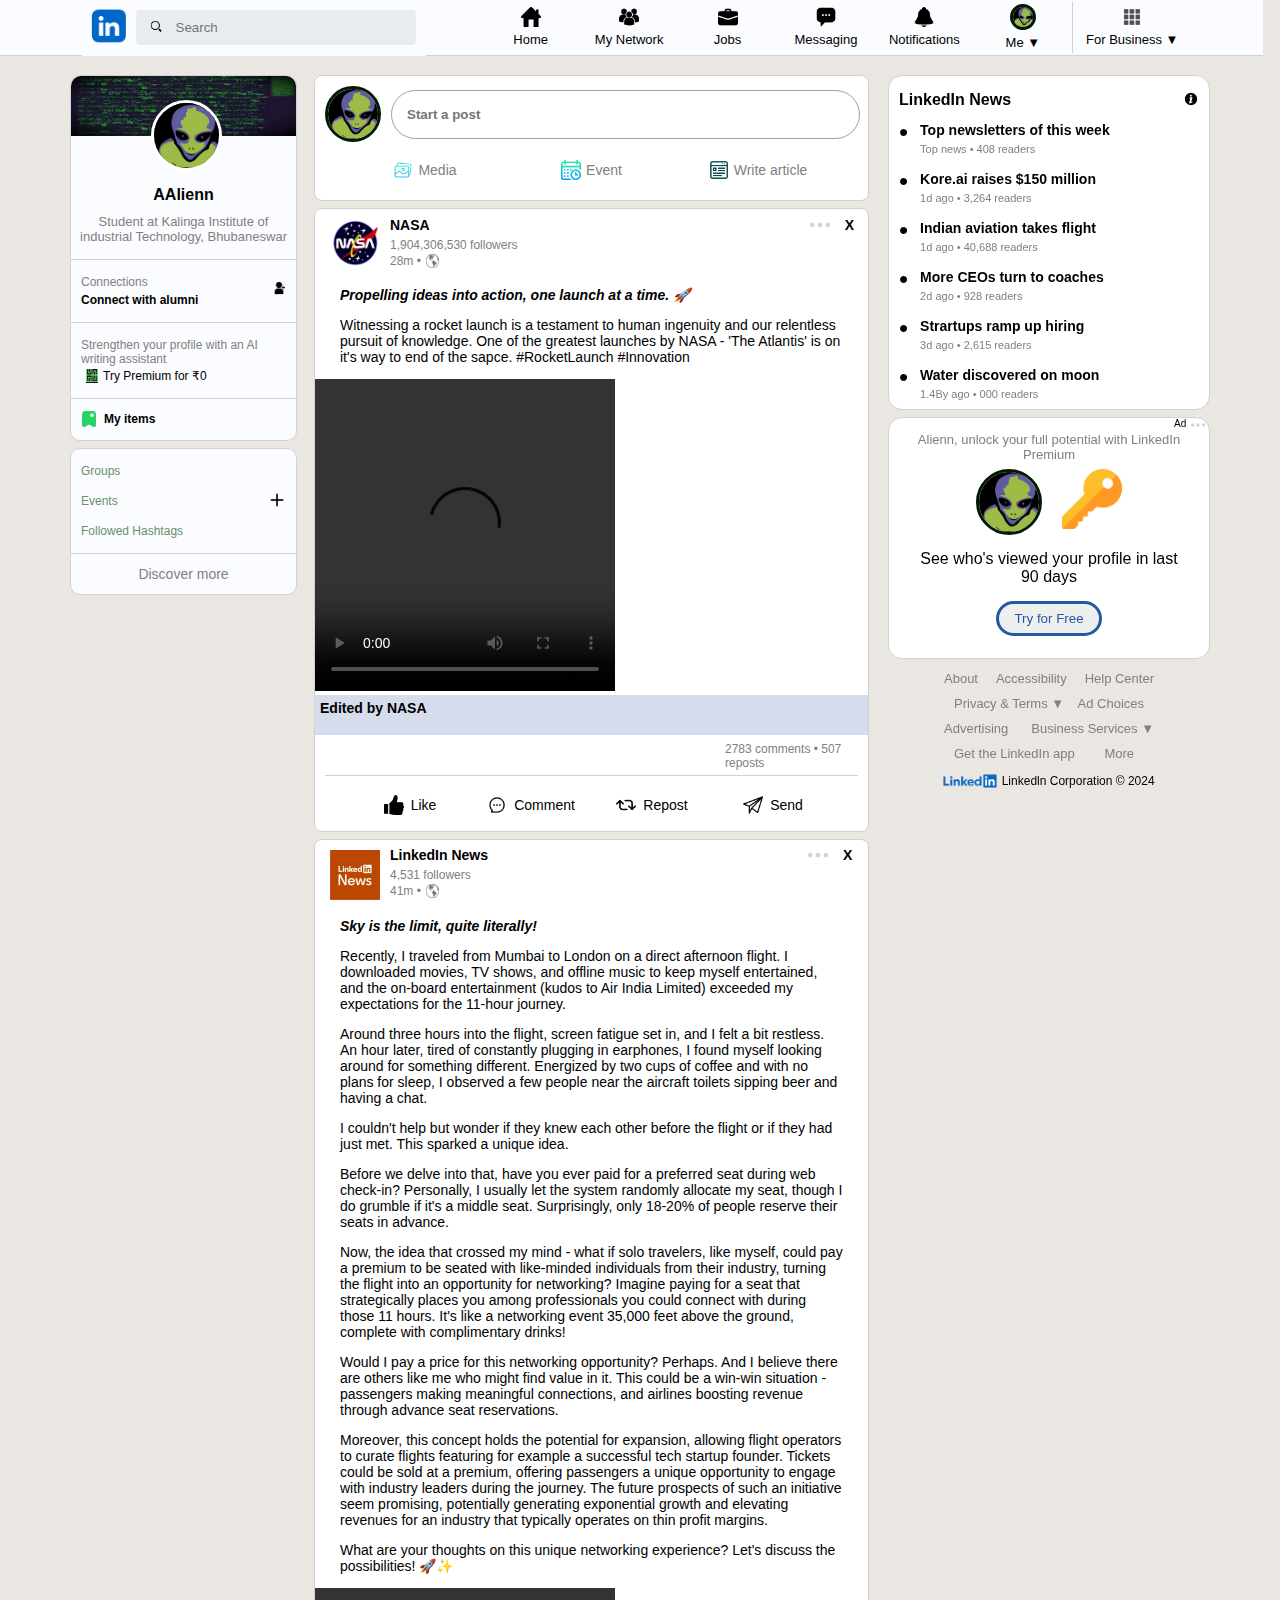
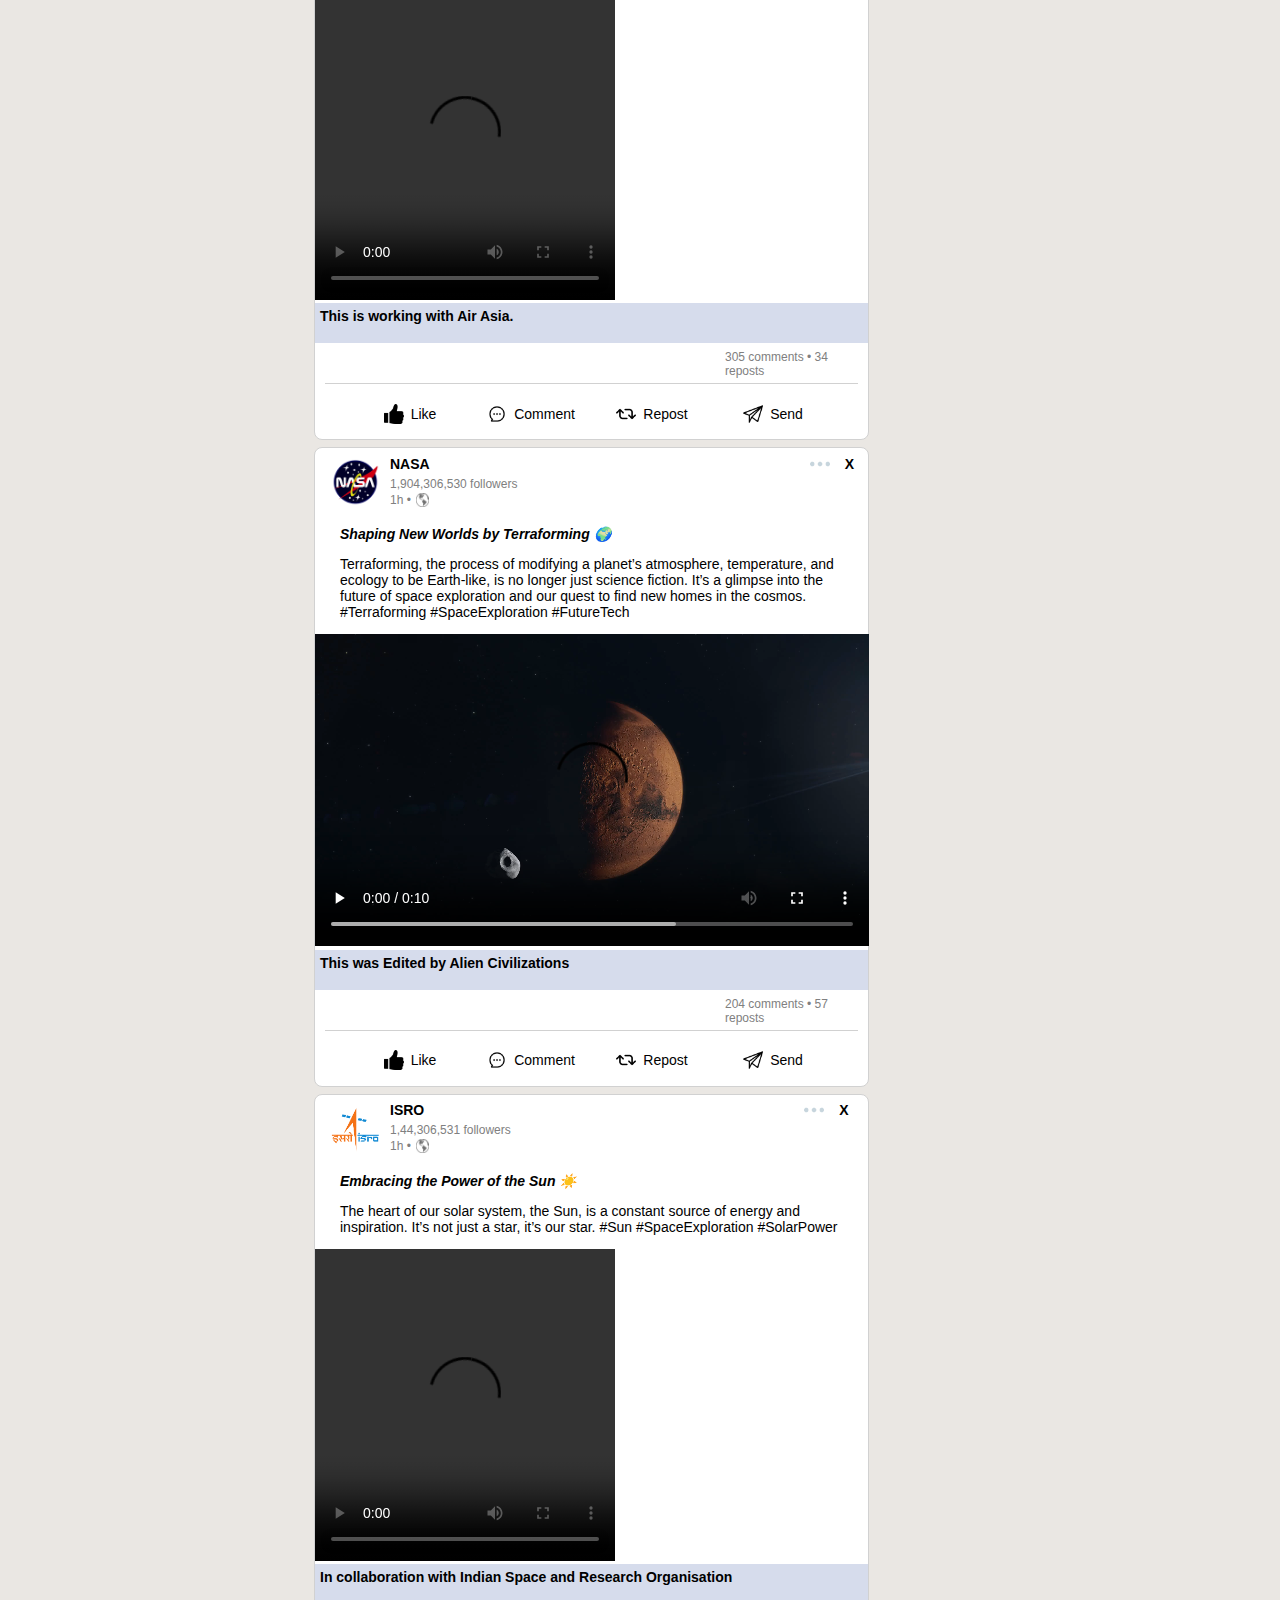
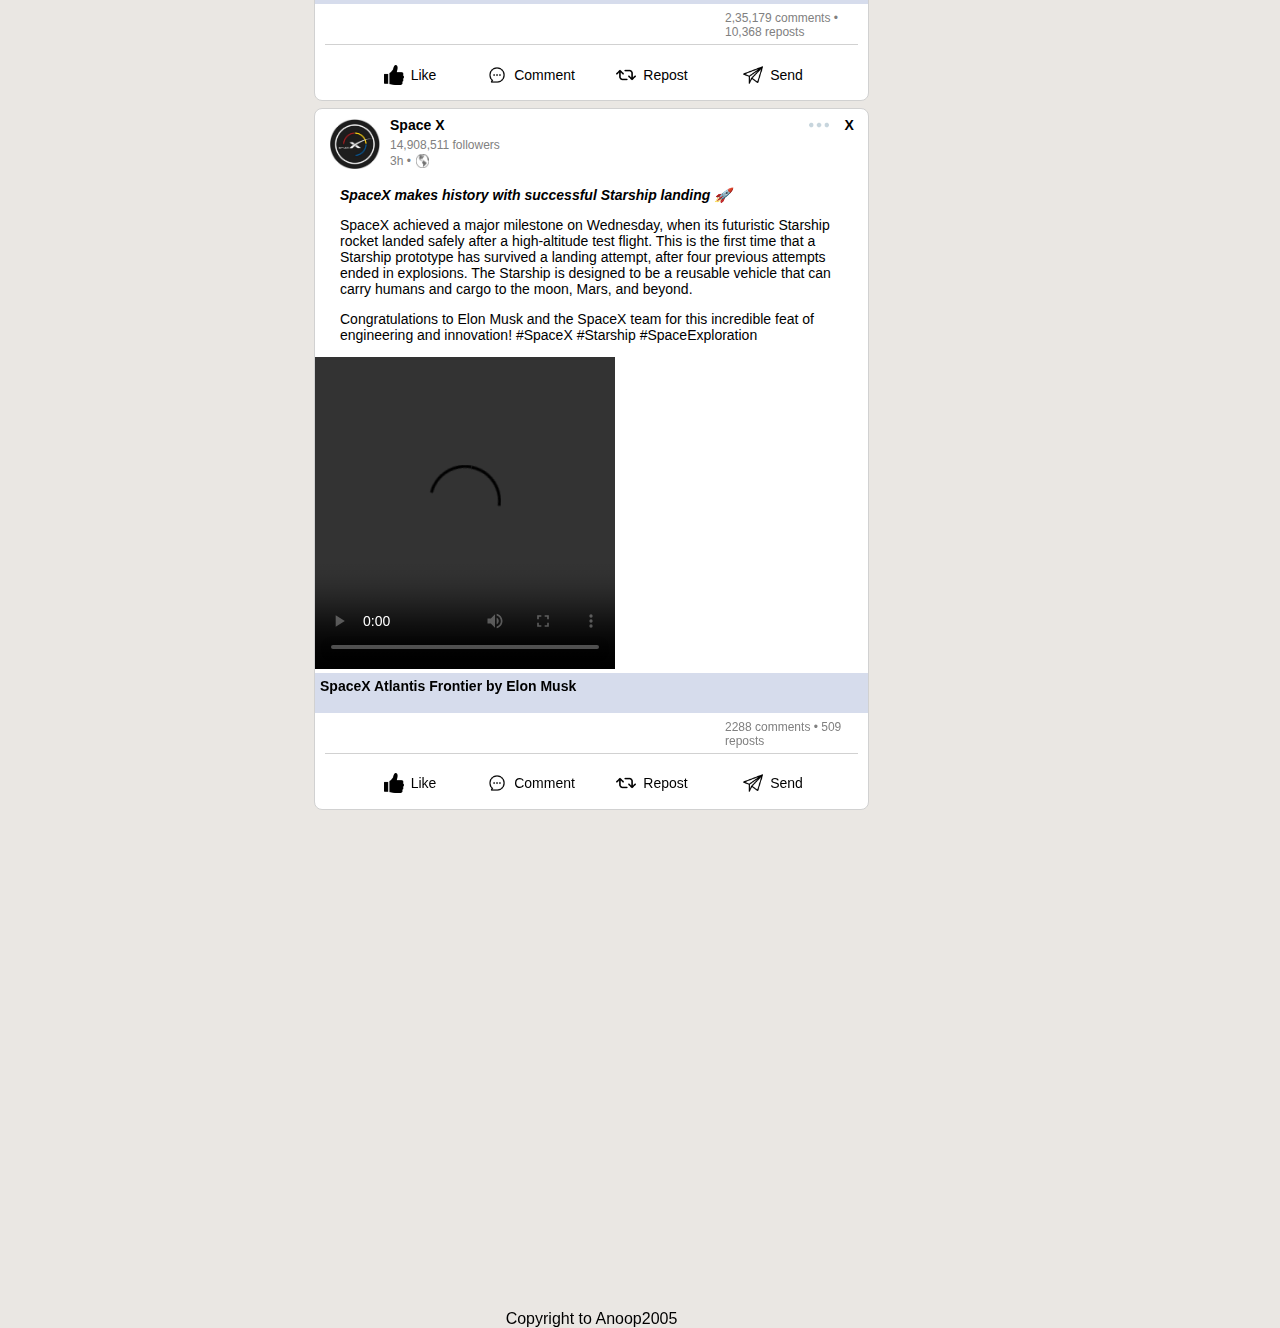
==== commit 4fa9430e: "final4" ====
--- a/linkedinclone.html
+++ b/linkedinclone.html
@@ -247,8 +247,7 @@
                 class="vid"
                 src="Vid/rocket_launch_-_228 (Original).mp4"
                 controls
-                autoplay
-                loop
+                
               >
                 <source
                   src="Vid/rocket_launch_-_228 (Original).mp4"
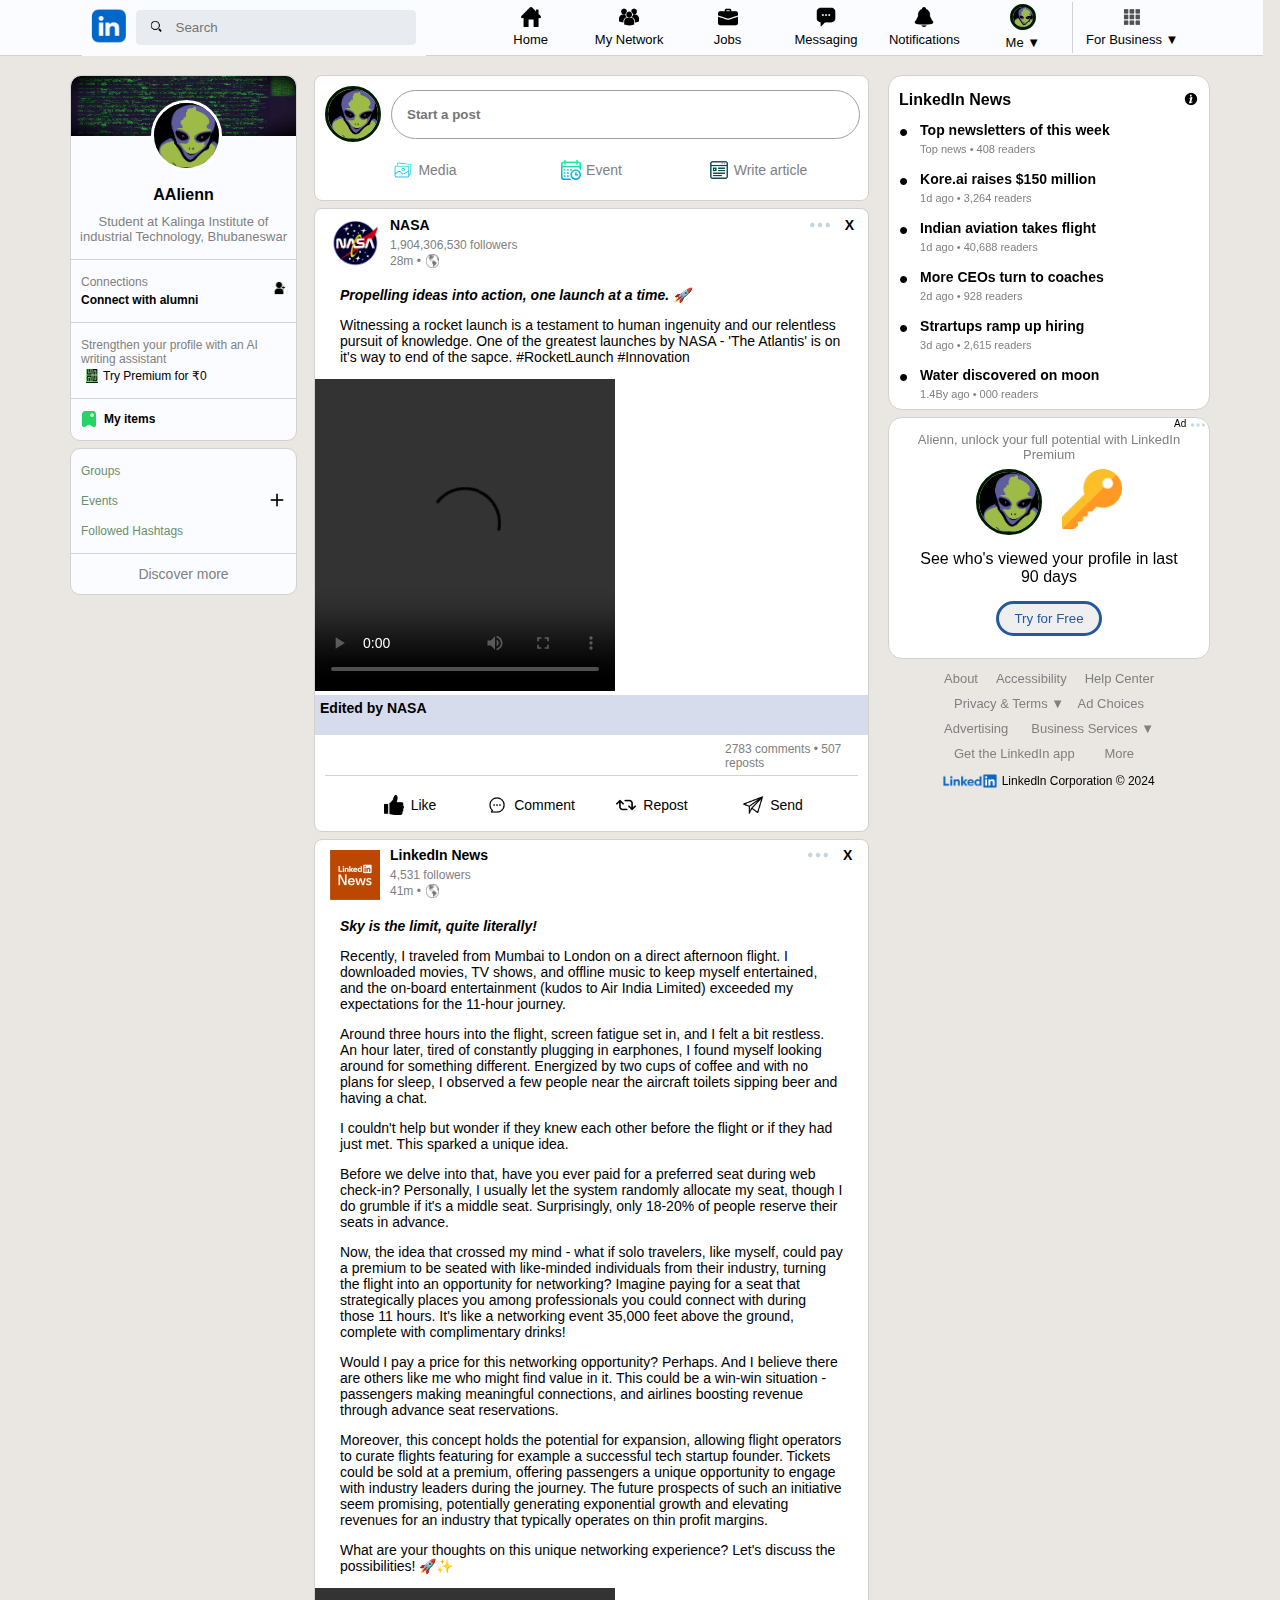
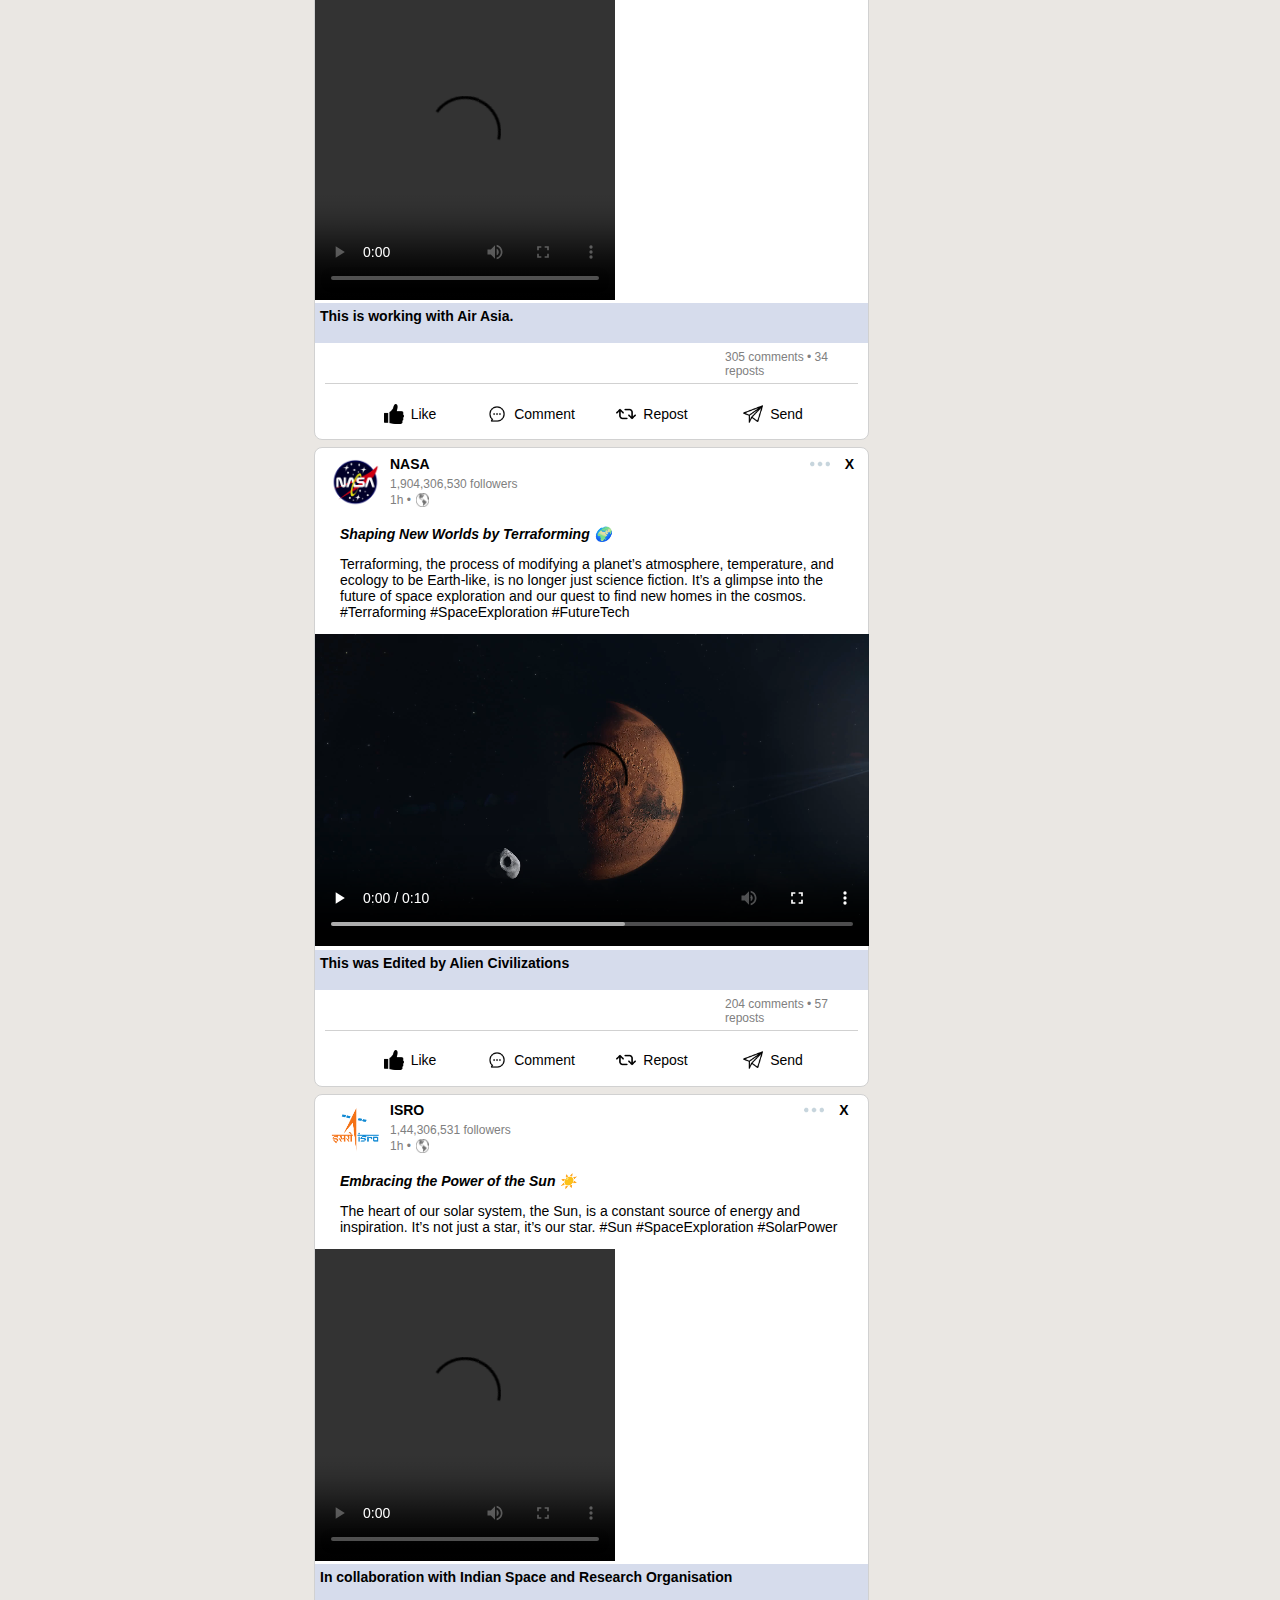
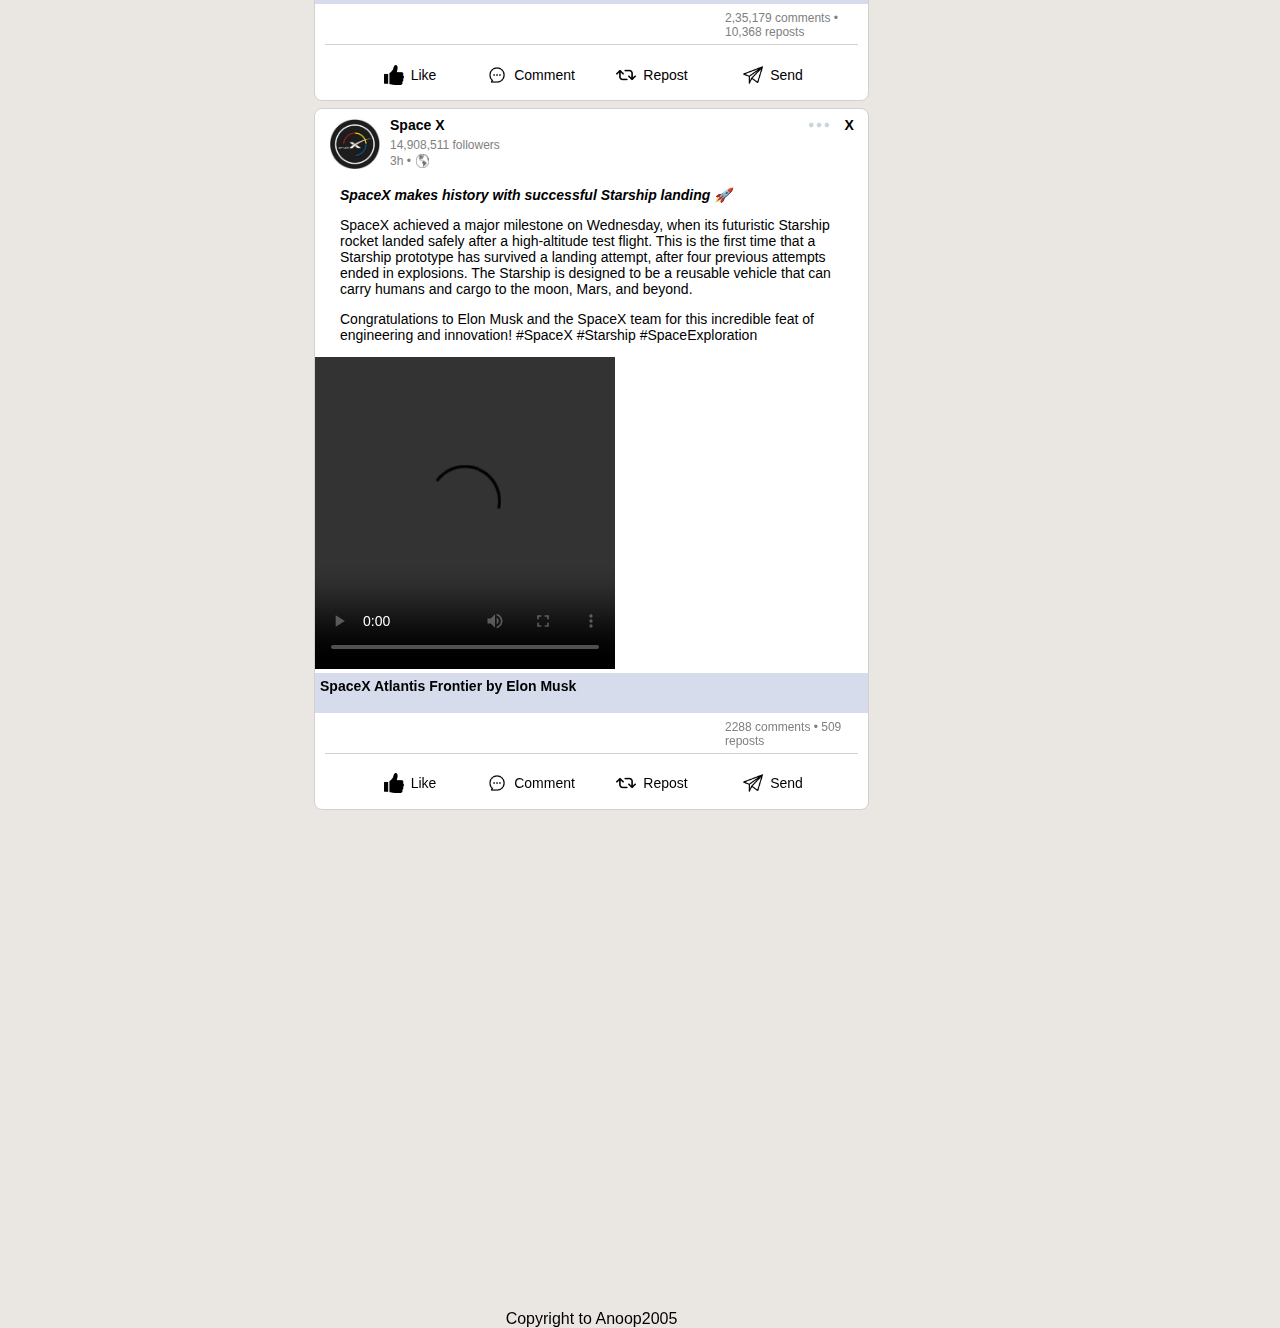
==== commit 4c1a5f10: "final5" ====
--- a/linkedinclone.html
+++ b/linkedinclone.html
@@ -190,11 +190,9 @@
           <div class="m2">
             <div class="m2header">
               <div>
-                <img
-                  class="chanel-p"
-                  src="Icons/R.png"
-                  alt=""
-                />
+                <a href="https://www.linkedin.com/company/nasa/">
+                  <img class="chanel-p" src="Icons/R.png" alt="" />
+                </a>
               </div>
               <div>
                 <div
@@ -247,7 +245,6 @@
                 class="vid"
                 src="Vid/rocket_launch_-_228 (Original).mp4"
                 controls
-                
               >
                 <source
                   src="Vid/rocket_launch_-_228 (Original).mp4"
@@ -309,11 +306,12 @@
           <div class="m2">
             <div class="m2header">
               <div>
-                <img
-                  class="chanel-p"
-                  src="Icons/1606953510145.jpeg"
-                  alt=""
-                />
+                <a
+                  href="https://www.linkedin.com/showcase/linkedin-news/
+                "
+                >  
+                  <img class="chanel-p" src="Icons/1606953510145.jpeg" alt=""
+                /></a>
               </div>
               <div>
                 <div
@@ -477,11 +475,9 @@
           <div class="m2">
             <div class="m2header">
               <div>
-                <img
-                  class="chanel-p"
-                  src="Icons/R.png"
-                  alt=""
-                />
+                <a href="https://www.linkedin.com/company/nasa/">
+                  <img class="chanel-p" src="Icons/R.png" alt="" />
+                </a>
               </div>
               <div>
                 <div
@@ -591,11 +587,13 @@
           <div class="m2">
             <div class="m2header">
               <div>
-                <img
-                  class="chanel-p"
-                  src="Icons/Indian_Space_Research_Organisation-Logo.wine.png"
-                  alt=""
-                />
+                <a href="https://www.linkedin.com/company/isro-gov/">
+                  <img
+                    class="chanel-p"
+                    src="Icons/Indian_Space_Research_Organisation-Logo.wine.png"
+                    alt=""
+                  />
+                </a>
               </div>
               <div>
                 <div
@@ -671,7 +669,7 @@
                 padding-left: 5px;
               "
             >
-            In collaboration with Indian Space and Research Organisation
+              In collaboration with Indian Space and Research Organisation
             </div>
             <div
               style="
@@ -709,11 +707,9 @@
           <div class="m2">
             <div class="m2header">
               <div>
-                <img
-                  class="chanel-p"
-                  src="Icons/unnamed.jpg"
-                  alt=""
-                />
+                <a href="https://www.linkedin.com/company/spacex/">
+                  <img class="chanel-p" src="Icons/unnamed.jpg" alt="" />
+                </a>
               </div>
               <div>
                 <div
